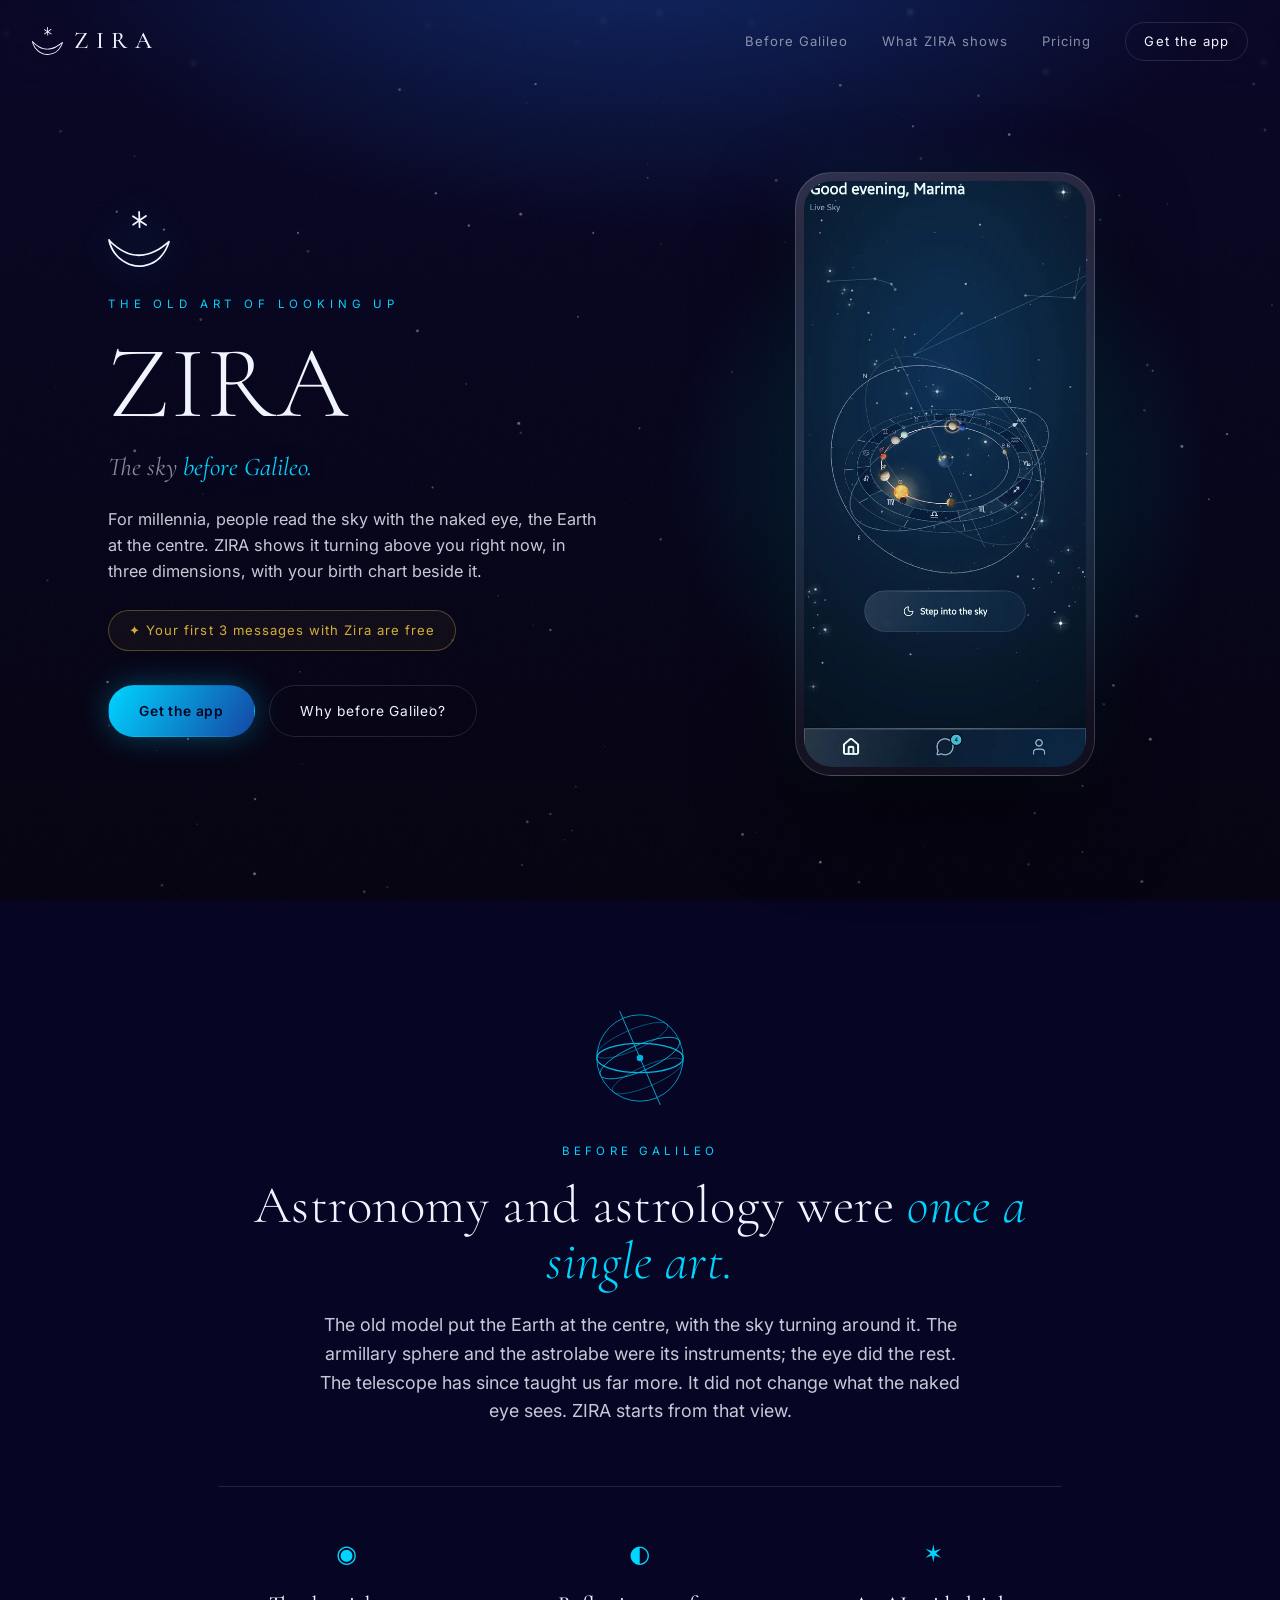
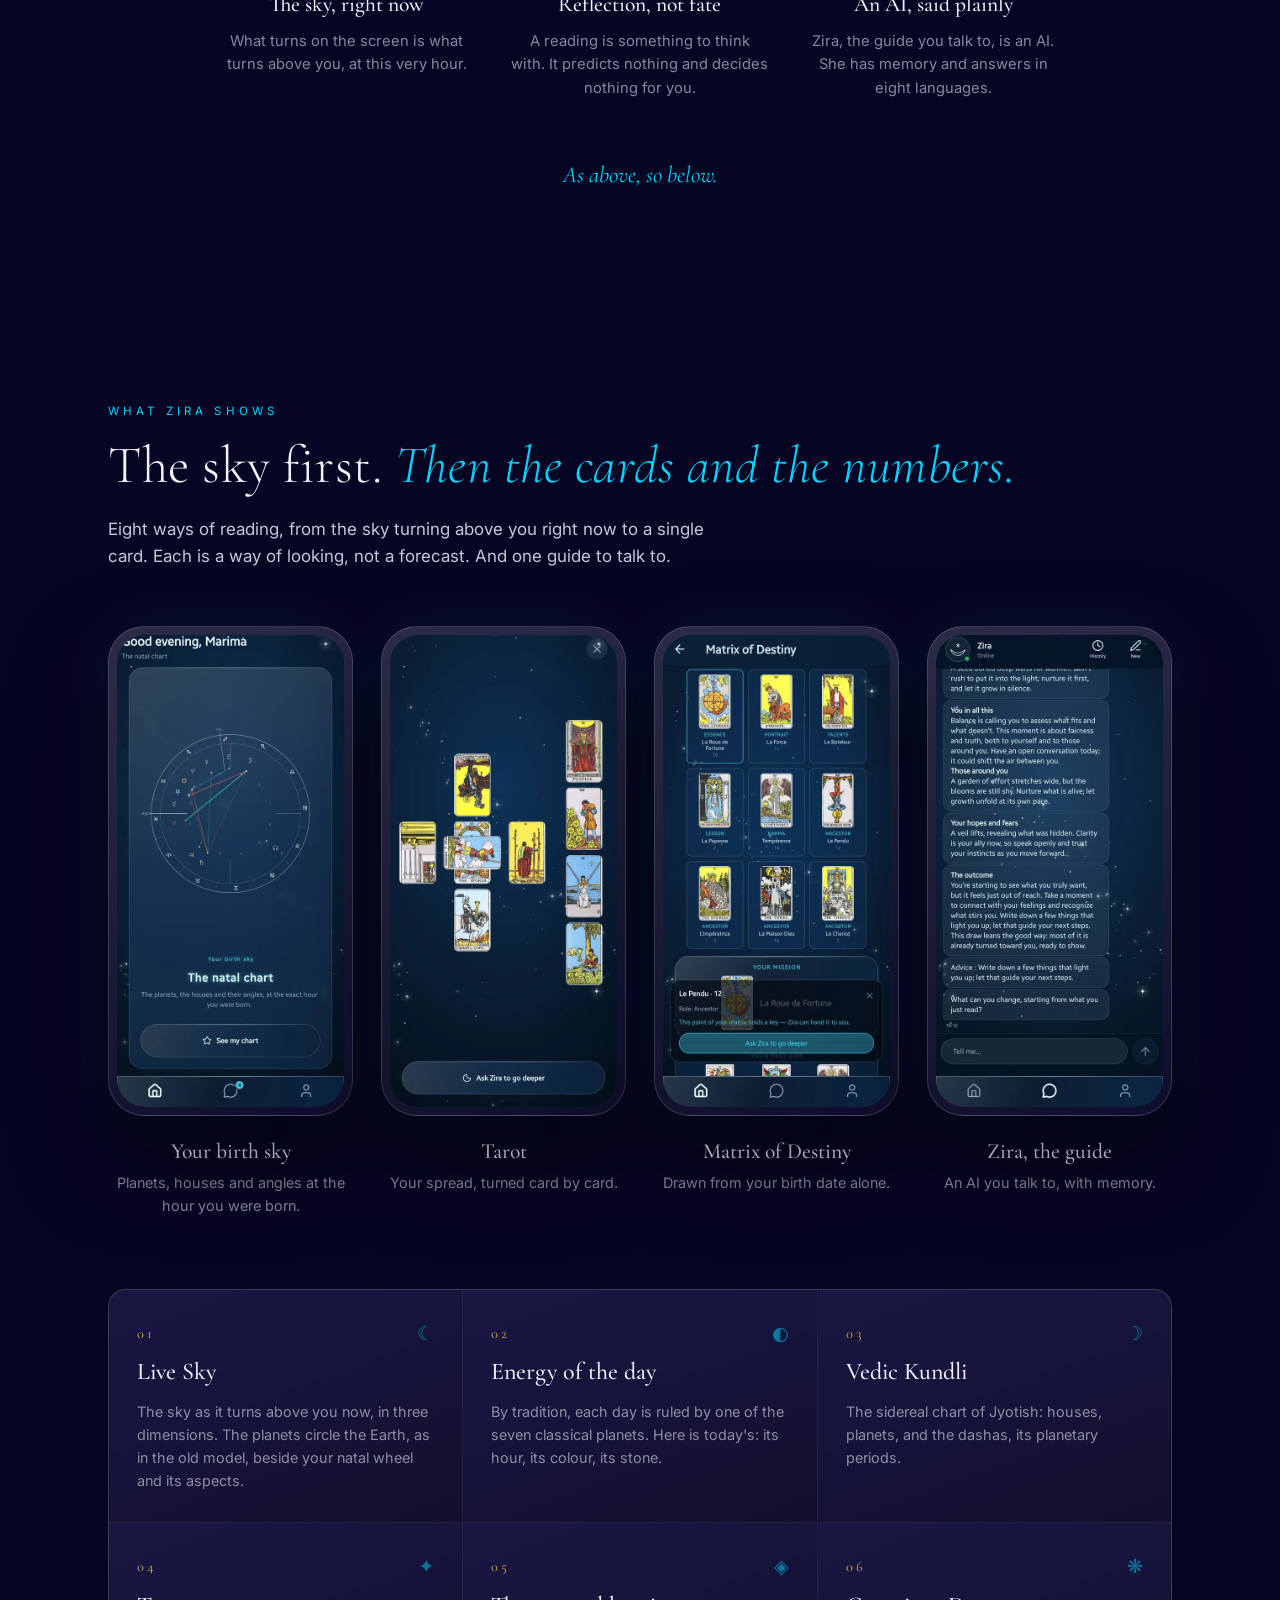
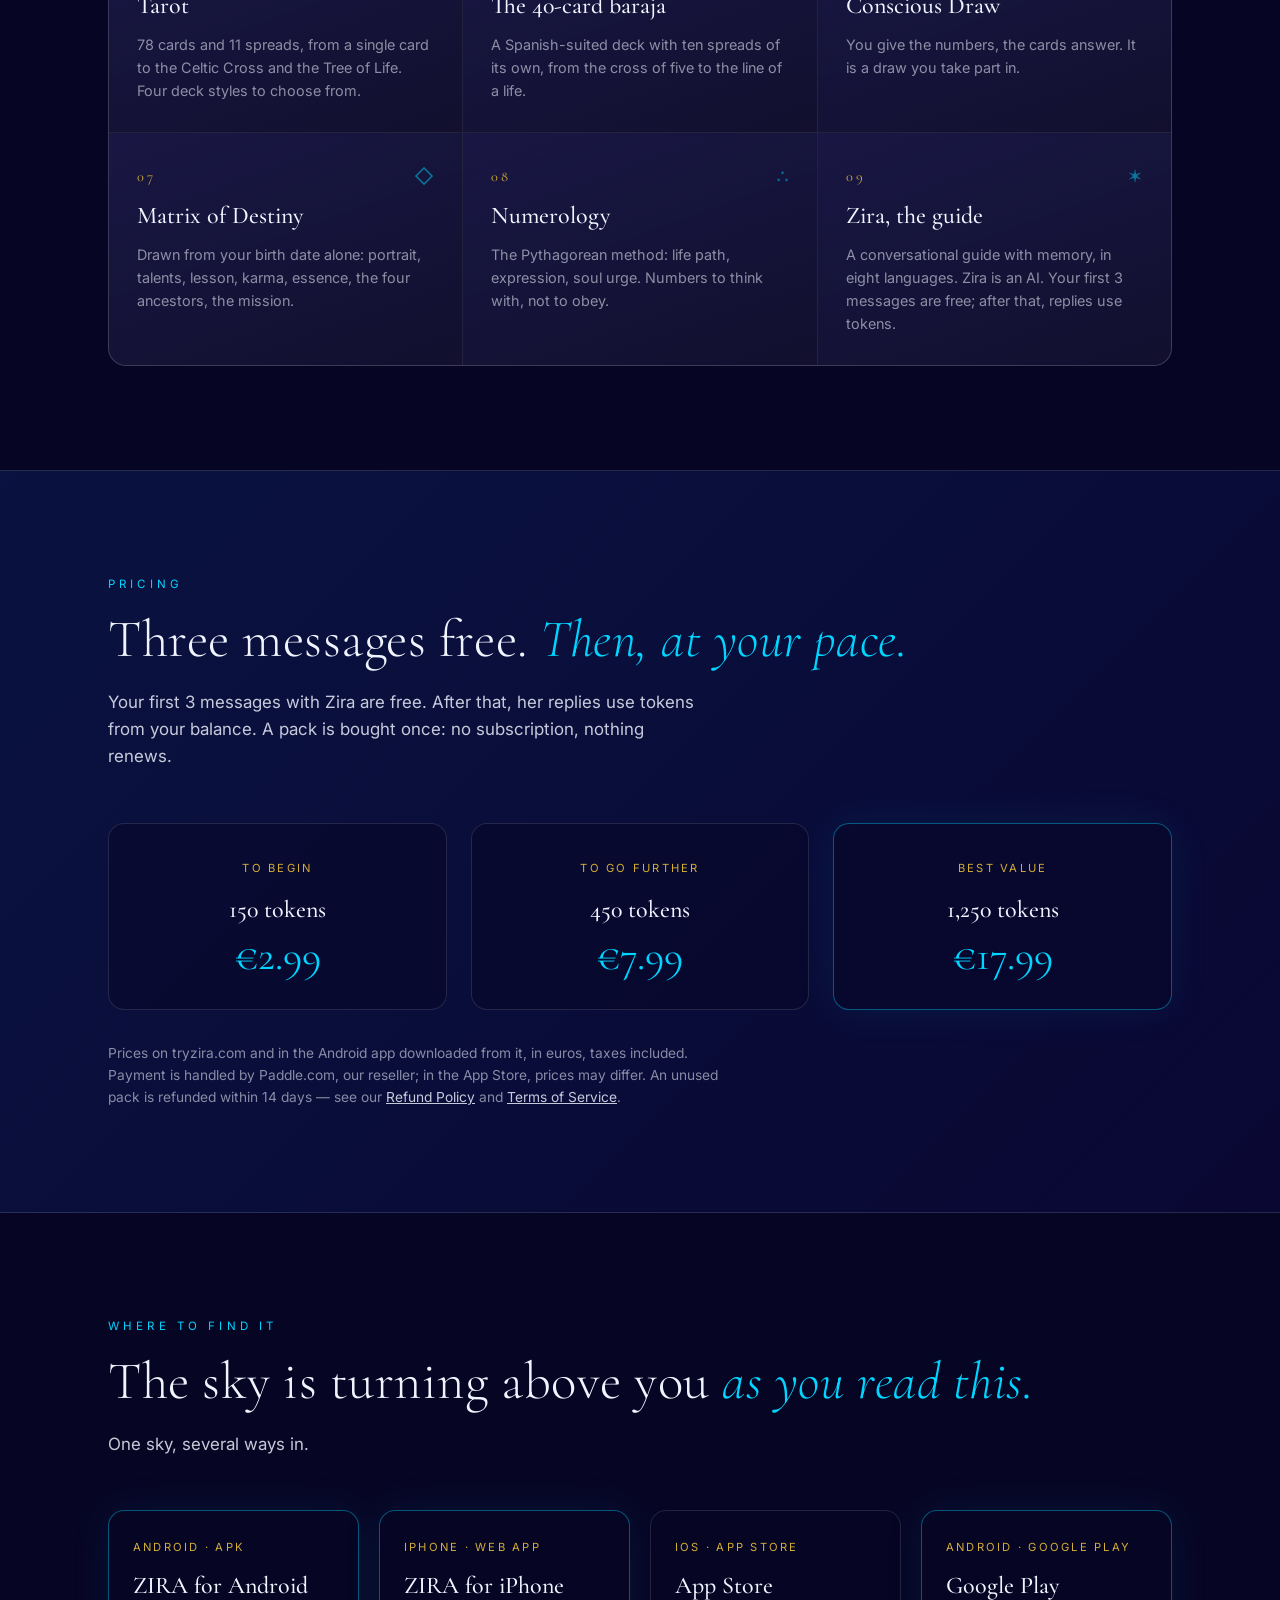
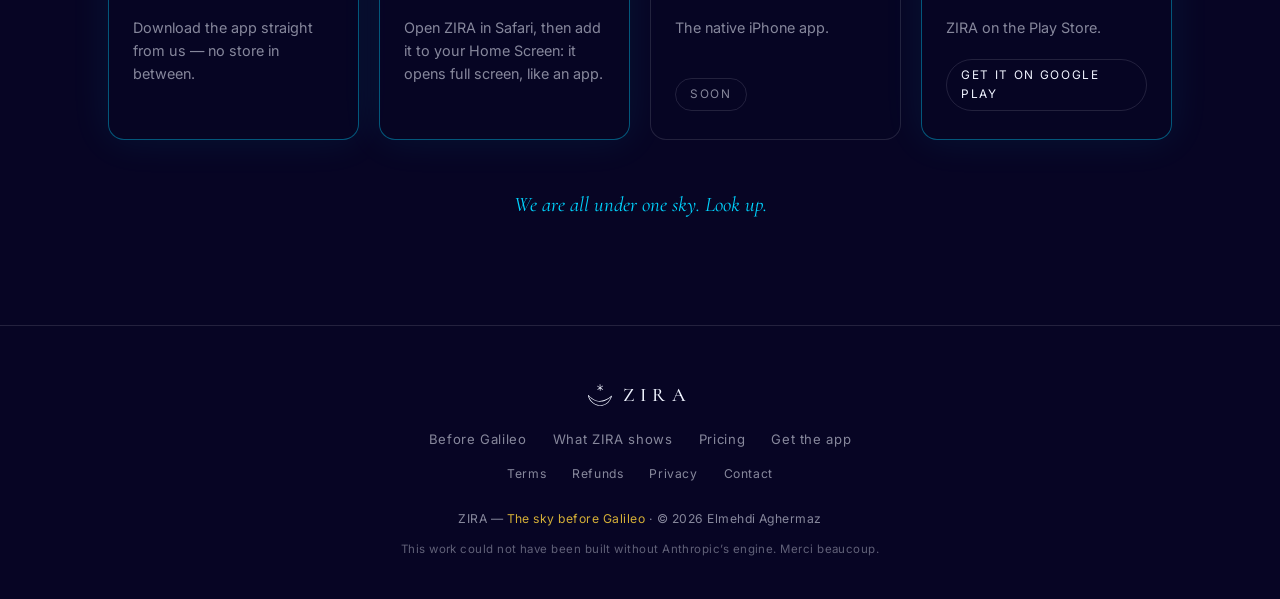
==== index.html @ b1e548d8 "site: « ZIRA — The sky before Galileo », la nouvelle identité L'owner (2026-10-11) : le ciel devient" ====
<!DOCTYPE html>
<html lang="en">
<head>
<meta charset="UTF-8">
<meta name="viewport" content="width=device-width, initial-scale=1.0">
<title>ZIRA — The sky before Galileo</title>
<meta name="description" content="ZIRA shows the sky as it turns above you right now, in three dimensions, with your birth chart beside it. Tarot, numerology and an AI guide to talk to.">
<meta property="og:title" content="ZIRA — The sky before Galileo">
<meta property="og:description" content="People read the sky with the naked eye for millennia. ZIRA shows it turning above you right now, with your birth chart beside it.">
<meta property="og:type" content="website">
<meta property="og:url" content="https://tryzira.com/">

<!-- L'image de partage doit etre une URL ABSOLUE et matricielle : aucun
     moissonneur social ne suit un data-URI ni un chemin relatif. 1200x630
     est le format que Facebook, LinkedIn et X recadrent le moins. -->
<meta property="og:image" content="https://tryzira.com/og-image.png">
<meta property="og:image:width" content="1200">
<meta property="og:image:height" content="630">
<meta property="og:image:alt" content="The ZIRA mark under a night sky — The sky before Galileo.">
<meta name="twitter:card" content="summary_large_image">

<!-- La favicone porte le CROISSANT SEUL, pas le sigle entier. C'est la regle
     mesuree dans zira-v4-app/src/components/seals/ZiraMark.js : sous ~26 dp
     l'etoile se reduit a une poussiere, la ou le croissant garde la
     silhouette. Un onglet fait 16 a 32 px. Le sigle entier reste sur l'icone
     Apple, qui fait 180. -->
<link rel="icon" href="/favicon.svg" type="image/svg+xml">
<link rel="icon" href="/favicon.png" sizes="48x48" type="image/png">
<link rel="apple-touch-icon" href="/apple-touch-icon.png">
<meta name="theme-color" content="#070524">
<link rel="preconnect" href="https://fonts.googleapis.com">
<link rel="preconnect" href="https://fonts.gstatic.com" crossorigin>
<link href="https://fonts.googleapis.com/css2?family=Cormorant+Garamond:ital,wght@0,300;0,400;0,500;0,600;1,300;1,400&family=Inter:wght@300;400;500;600&display=swap" rel="stylesheet">
<!--
  REFONTE DU 2026-09-23 — « l'actuel, en mieux » (choix de l'owner).
  On garde le noir profond, Cormorant, le sigle, le ciel anime et les textes
  de l'owner. Ce qui change :
  - le produit se VOIT enfin : de vraies captures de l'app (img/, tirees de
    zira-v4-app/scripts/captures-store/captures, barre d'etat rognee) ;
  - l'histoire et la promesse ne font plus qu'une section, et « Where to
    find her » absorbe la conclusion : sept blocs deviennent cinq ;
  - le menu tient sur une ligne a toutes les largeurs (il passait sur deux
    ou trois lignes a 768 px) ;
  - les prix et les pages legales exigees par Paddle (terms/, refunds/,
    privacy/) ;
  - « prefers-reduced-motion » est enfin respecte.
  Le site reste en anglais (choix de l'owner) ; android/ et payer/ gardent
  leurs langues, parce qu'ils suivent celle du telephone.

  NOUVELLE IDENTITE DU 2026-10-11 — « ZIRA : The sky before Galileo »
  (owner). Le ciel devient le sujet ; le guide Zira est une fonction parmi
  les autres, et il est dit que c'est une IA. Plus aucune identite de
  terroir sur cette page : ni origine du nom, ni ecriture, ni region, ni
  ville. Le fond, la typographie, le sigle et le ciel anime ne changent
  pas. Regles du texte : « avant Galilee » se lit comme un heritage, jamais
  contre la science ; aucune date, aucun « premier », aucun compte de
  planetes (l'app en montre dix) ; une lecture est une reflexion, pas une
  prediction. Les mentions LEGALES du pays (terms/, privacy/) restent.
-->
<style>
  :root{
    --midnight:#0F0B4A;
    --royal:#1447A5;
    --cyan:#00D4FF;
    --gold:#D4AF37;
    --offwhite:#F0F4FF;
    --deep:#070524;
    --ink:rgba(240,244,255,.82);
    --ink-soft:rgba(240,244,255,.55);
    --line:rgba(240,244,255,.12);
    --display:'Cormorant Garamond',Georgia,serif;
    --body:'Inter',system-ui,sans-serif;
  }
  *{margin:0;padding:0;box-sizing:border-box}
  html{scroll-behavior:smooth;scroll-padding-top:64px}
  body{font-family:var(--body);background:var(--deep);color:var(--ink);line-height:1.6;overflow-x:hidden;-webkit-font-smoothing:antialiased}

  /* fond : un seul voile bleu nuit en haut, plus de lavis cyan ni violet */
  .sky{position:fixed;inset:0;z-index:-2;
    background:
      radial-gradient(ellipse 80% 60% at 50% -10%, rgba(20,71,165,.55), transparent 60%),
      linear-gradient(180deg, var(--deep), #050318 60%, #04020f);}
  /* canvas starfield: sits between the .sky gradient and the content */
  #skyfield{position:fixed;inset:0;z-index:-1;pointer-events:none;width:100%;height:100%}
  .grain{position:fixed;inset:0;z-index:0;pointer-events:none;opacity:.04;
    background-image:url("data:image/svg+xml,%3Csvg xmlns='http://www.w3.org/2000/svg' width='120' height='120'%3E%3Cfilter id='n'%3E%3CfeTurbulence type='fractalNoise' baseFrequency='.9' numOctaves='3'/%3E%3C/filter%3E%3Crect width='100%25' height='100%25' filter='url(%23n)'/%3E%3C/svg%3E");}

  .wrap{max-width:1120px;margin:0 auto;padding:0 28px;position:relative;z-index:1}

  /* Le sigle definitif. Les traces vivent une seule fois dans le <symbol>
     en tete de page ; chaque emplacement y renvoie par <use>, et prend la
     couleur de son contexte via currentColor.

     Ils viennent de zira-v4-app/src/components/seals/ZiraMark.js, qui les
     tient de « zira logo.eps » converti contour par contour. Ce sont des
     contours REMPLIS, pas des traits : aucune epaisseur a mettre a
     l'echelle, la marque est identique a elle-meme a 22 px comme a 150.
     Les sous-pages le prennent dans sigle.svg, tire du meme <symbol>. */
  .mark{display:inline-block;vertical-align:middle;width:31px;height:28px;color:var(--offwhite)}
  footer .mark{width:24px;height:22px}

  /* ── Menu ── */
  nav{position:fixed;top:0;left:0;right:0;z-index:50;display:flex;justify-content:space-between;align-items:center;
    padding:22px 32px;backdrop-filter:blur(2px);transition:padding .4s ease, background .4s ease}
  nav.scrolled{padding:14px 32px;background:rgba(5,3,24,.7);backdrop-filter:blur(14px);border-bottom:1px solid var(--line)}
  .logo{font-family:var(--display);font-size:1.5rem;letter-spacing:.32em;font-weight:500;color:var(--offwhite);
    text-decoration:none;display:flex;align-items:center;gap:11px}
  .navlinks{display:flex;gap:34px;align-items:center}
  .navlinks a{color:var(--ink-soft);text-decoration:none;font-size:.82rem;letter-spacing:.08em;white-space:nowrap;transition:color .3s}
  .navlinks a:hover{color:var(--cyan)}
  .nav-cta{border:1px solid var(--line);padding:8px 18px;border-radius:40px;color:var(--offwhite)!important}
  .nav-cta:hover{border-color:var(--cyan);box-shadow:0 0 20px rgba(0,212,255,.2)}
  .burger{display:none;background:none;border:0;color:var(--offwhite);font-size:1.4rem;cursor:pointer}

  /* ── Ouverture : le texte a gauche, l'app a droite ── */
  /* overflow-x:clip : le halo deborde du cadre, et sur un telephone un
     debordement fait dezoomer toute la page (mesure : 422 px pour 375). */
  .hero{max-width:1120px;margin:0 auto;min-height:100vh;min-height:100svh;padding:120px 28px 72px;overflow-x:clip;
    position:relative;z-index:1;display:grid;grid-template-columns:minmax(0,1.1fr) minmax(0,.9fr);gap:56px;align-items:center}
  .hero-texte{display:flex;flex-direction:column;align-items:flex-start}
  .sigil{display:block;width:62px;height:56px;color:var(--offwhite);filter:drop-shadow(0 0 18px rgba(0,212,255,.45));margin-bottom:28px}
  .eyebrow{font-size:.72rem;letter-spacing:.42em;text-transform:uppercase;color:var(--cyan);margin-bottom:22px}
  h1{font-family:var(--display);font-weight:300;font-size:clamp(3.6rem,8vw,6.6rem);line-height:.95;letter-spacing:.02em;color:var(--offwhite)}
  .tagline{font-family:var(--display);font-style:italic;font-size:clamp(1.15rem,2.4vw,1.6rem);color:var(--ink-soft);margin:14px 0 18px}
  .tagline em{color:var(--cyan);text-shadow:0 0 40px rgba(0,212,255,.4)}
  .sub{max-width:500px;font-size:1.02rem;color:var(--ink);margin-bottom:26px}
  .gift{display:inline-flex;align-items:center;gap:10px;font-size:.82rem;letter-spacing:.08em;color:var(--gold);
    border:1px solid rgba(212,175,55,.35);border-radius:40px;padding:9px 20px;margin-bottom:34px;background:rgba(212,175,55,.05)}
  .cta-row{display:flex;gap:14px;flex-wrap:wrap}
  .btn{padding:14px 30px;border-radius:44px;font-size:.86rem;letter-spacing:.06em;text-decoration:none;
    transition:all .35s;cursor:pointer;border:1px solid transparent;display:inline-flex;align-items:center;gap:10px}
  .btn-primary{background:linear-gradient(120deg,var(--cyan),var(--royal));color:var(--deep);font-weight:600;box-shadow:0 0 30px rgba(0,212,255,.3)}
  .btn-primary:hover{transform:translateY(-2px);box-shadow:0 8px 40px rgba(0,212,255,.5)}
  .btn-ghost{border-color:var(--line);color:var(--offwhite)}
  .btn-ghost:hover{border-color:var(--cyan);background:rgba(0,212,255,.06)}
  .hero-visuel{position:relative;display:flex;justify-content:center}
  .halo{position:absolute;inset:-6% -18%;border-radius:50%;pointer-events:none;
    background:radial-gradient(circle,rgba(0,212,255,.2),transparent 62%);animation:breathe 6s ease-in-out infinite}
  @keyframes breathe{0%,100%{transform:scale(1);opacity:.6}50%{transform:scale(1.12);opacity:1}}

  /* L'entree en scene, element par element */
  .monte{opacity:0;transform:translateY(24px);animation:rise 1s forwards}
  .d1{animation-delay:.15s}.d2{animation-delay:.3s}.d3{animation-delay:.45s}.d4{animation-delay:.6s}.d5{animation-delay:.72s}.d6{animation-delay:.84s}
  @keyframes rise{to{opacity:1;transform:translateY(0)}}

  /* Un telephone : un cadre de verre autour d'une vraie capture */
  .phone{position:relative;width:min(280px,100%);padding:8px;border-radius:36px;
    background:linear-gradient(160deg,rgba(240,244,255,.16),rgba(240,244,255,.04));
    border:1px solid rgba(240,244,255,.16);box-shadow:0 40px 90px rgba(0,0,0,.6),0 0 60px rgba(0,212,255,.08)}
  .phone img{display:block;width:100%;height:auto;border-radius:28px;background:#0b1a3a}
  .hero .phone{width:min(300px,100%)}

  /* ── Sections ── */
  section{padding:104px 0;position:relative}
  .reveal{opacity:0;transform:translateY(40px);transition:all 1s cubic-bezier(.16,1,.3,1)}
  .reveal.in{opacity:1;transform:none}
  .kicker{font-size:.72rem;letter-spacing:.36em;text-transform:uppercase;color:var(--cyan);margin-bottom:18px;display:block}
  h2{font-family:var(--display);font-weight:300;font-size:clamp(2.1rem,4.6vw,3.3rem);line-height:1.05;color:var(--offwhite);margin-bottom:22px;letter-spacing:.01em}
  h2 em{font-style:italic;color:var(--cyan)}
  .lead{font-size:1.06rem;max-width:600px;color:var(--ink)}

  /* L'histoire et la promesse, desormais une seule section */
  .story .wrap{max-width:900px;text-align:center}
  .story .recit{font-size:1.12rem;max-width:640px;margin:0 auto;color:var(--ink)}
  .promise-grid{display:grid;grid-template-columns:repeat(3,minmax(0,1fr));gap:36px;margin-top:60px;
    padding-top:48px;border-top:1px solid var(--line)}
  .promise .ic{font-size:1.5rem;margin-bottom:14px;color:var(--cyan)}
  .promise h4{font-family:var(--display);font-size:1.35rem;color:var(--offwhite);margin-bottom:8px;font-weight:500}
  .promise p{font-size:.92rem;color:var(--ink-soft)}
  .signature{font-family:var(--display);font-style:italic;font-size:1.45rem;color:var(--cyan);margin-top:56px}
  /* La sphere armillaire, l'instrument du ciel d'avant la lunette : le
     seul signe dessine de la nouvelle identite. Des traits, donc une
     epaisseur fixe — elle n'existe qu'a cette taille. */
  .armille{display:block;width:108px;height:108px;margin:0 auto 30px;color:var(--cyan);opacity:.85;
    fill:none;stroke:currentColor;stroke-width:1.5;stroke-linecap:round}

  /* Ce que montre ZIRA : quatre ecrans, puis huit lectures et le guide */
  .screens{display:grid;grid-template-columns:repeat(4,minmax(0,1fr));gap:28px;margin-top:56px}
  .screen{text-align:center}
  .screen .phone{width:100%;max-width:250px;margin:0 auto}
  .screen figcaption{margin-top:18px;font-size:.9rem;color:var(--ink-soft)}
  .screen figcaption strong{display:block;font-family:var(--display);font-weight:500;font-size:1.35rem;color:var(--offwhite);margin-bottom:2px}
  .feat-grid{display:grid;grid-template-columns:repeat(3,minmax(0,1fr));gap:1px;background:var(--line);
    border:1px solid var(--line);border-radius:18px;overflow:hidden;margin-top:72px}
  .feat{background:linear-gradient(160deg,rgba(15,11,74,.5),rgba(7,5,36,.6));padding:30px 28px;transition:background .4s;position:relative}
  .feat:hover{background:linear-gradient(160deg,rgba(20,71,165,.4),rgba(15,11,74,.6))}
  .feat .num{font-family:var(--display);font-size:.9rem;color:var(--gold);letter-spacing:.2em}
  .feat h3{font-family:var(--display);font-size:1.5rem;font-weight:500;color:var(--offwhite);margin:8px 0 8px}
  .feat p{font-size:.9rem;color:var(--ink-soft)}
  .feat .glyph{position:absolute;top:28px;right:28px;font-size:1.2rem;opacity:.5;color:var(--cyan)}

  /* Les prix, exiges par la revue de domaine de Paddle avec terms/, refunds/
     et privacy/. Les chiffres viennent de zira-ai/models.py (TOKEN_PACKS). */
  .band{background:linear-gradient(135deg,rgba(20,71,165,.22),rgba(15,11,74,.4));border-top:1px solid var(--line);border-bottom:1px solid var(--line)}
  .packs{display:grid;grid-template-columns:repeat(3,minmax(0,1fr));gap:24px;margin-top:52px}
  .pack{border:1px solid var(--line);border-radius:16px;padding:30px 26px;background:rgba(7,5,36,.45);text-align:center}
  .pack.highlight{border-color:rgba(0,212,255,.4);box-shadow:0 0 40px rgba(0,212,255,.08)}
  .pack .tag{font-size:.7rem;letter-spacing:.2em;text-transform:uppercase;color:var(--gold)}
  .pack h4{font-family:var(--display);font-size:1.5rem;color:var(--offwhite);margin:12px 0 4px;font-weight:500}
  .pack .price{font-family:var(--display);font-size:2.6rem;line-height:1.1;color:var(--cyan)}
  .fine{font-size:.86rem;color:var(--ink-soft);max-width:640px;margin-top:32px}
  .fine a{color:var(--ink)}

  /* Ou la trouver — et la conclusion, qui avait sa propre section */
  .channels{display:grid;grid-template-columns:repeat(2,minmax(0,1fr));gap:20px;margin-top:52px}
  @media(min-width:1100px){.channels{grid-template-columns:repeat(4,minmax(0,1fr))}}
  .channel{border:1px solid var(--line);border-radius:16px;padding:28px 24px;background:rgba(7,5,36,.4);transition:transform .4s,border-color .4s;
    display:flex;flex-direction:column;align-items:flex-start}
  .channel:hover{transform:translateY(-6px);border-color:var(--cyan)}
  .channel.highlight{border-color:rgba(0,212,255,.4);box-shadow:0 0 40px rgba(0,212,255,.08)}
  .channel .tag{font-size:.7rem;letter-spacing:.2em;text-transform:uppercase;color:var(--gold)}
  .channel h4{font-family:var(--display);font-size:1.5rem;color:var(--offwhite);margin:10px 0;font-weight:500}
  .channel p{font-size:.9rem;color:var(--ink-soft);margin-bottom:20px;flex:1}
  .channel .soon,.channel .dl{font-size:.74rem;letter-spacing:.14em;text-transform:uppercase;color:var(--ink-soft);
    border:1px solid var(--line);padding:6px 14px;border-radius:30px;display:inline-block}
  .channel .dl{color:var(--offwhite);text-decoration:none;transition:border-color .3s,color .3s}
  .channel .dl:hover{border-color:var(--cyan);color:var(--cyan)}
  .sky-line{font-family:var(--display);font-style:italic;font-size:1.3rem;color:var(--cyan);margin-top:48px;text-align:center}

  footer{border-top:1px solid var(--line);padding:54px 0 40px;text-align:center}
  footer .logo{font-size:1.2rem;display:inline-flex;margin:0 auto 18px;justify-content:center}
  .foot-links{display:flex;gap:10px 26px;justify-content:center;flex-wrap:wrap;margin-bottom:14px}
  .foot-links a{color:var(--ink-soft);text-decoration:none;font-size:.82rem;letter-spacing:.05em;transition:color .3s}
  .foot-links a:hover{color:var(--cyan)}
  .foot-links.legal{margin-bottom:26px}
  .foot-links.legal a{font-size:.76rem}
  .copy{font-size:.76rem;color:var(--ink-soft);letter-spacing:.04em}
  .copy .devise{color:var(--gold)}
  /* Ligne de remerciement, demandee par l'auteur le 2026-08-28. Un cran
     plus discrete que la ligne de copyright : elle credite, elle ne
     reclame pas le regard. */
  .thanks{font-size:.72rem;color:var(--ink-soft);opacity:.7;letter-spacing:.04em;margin-top:12px}

  @media(max-width:1000px){
    .screens{grid-template-columns:repeat(2,minmax(0,1fr));gap:40px 28px}
  }
  @media(max-width:900px){
    .hero{grid-template-columns:1fr;min-height:0;padding:112px 24px 56px;gap:48px;text-align:center}
    .hero-texte{align-items:center}
    .sub{margin-left:auto;margin-right:auto}
    .cta-row{justify-content:center}
    .hero .phone{width:min(250px,72%)}
    .halo{inset:-8% 0}
    .feat-grid{grid-template-columns:repeat(2,minmax(0,1fr))}
  }
  @media(max-width:720px){
    .navlinks{position:fixed;top:0;right:0;left:auto;height:100vh;height:100dvh;width:74%;max-width:320px;z-index:55;
      background:rgba(5,3,24,.97);backdrop-filter:blur(20px);
      flex-direction:column;justify-content:center;gap:30px;transform:translateX(100%);transition:transform .4s;border-left:1px solid var(--line)}
    .navlinks.open{transform:none}
    .burger{display:block;z-index:60}
    section{padding:80px 0}
    .gift{letter-spacing:.02em;padding:9px 16px}
    .promise-grid,.packs,.feat-grid{grid-template-columns:1fr}
    .promise-grid{gap:28px}
    /* Sur un telephone, les ecrans defilent de cote au lieu de s'empiler */
    .screens{display:flex;gap:18px;overflow-x:auto;scroll-snap-type:x mandatory;margin:44px -28px 0;padding:0 28px 12px;scrollbar-width:none}
    .screens::-webkit-scrollbar{display:none}
    .screen{flex:0 0 66%;scroll-snap-align:center}
  }
  @media(max-width:520px){
    .channels{grid-template-columns:1fr}
  }
  @media (prefers-reduced-motion: reduce){
    html{scroll-behavior:auto}
    *,*::before,*::after{animation:none!important;transition:none!important}
    .monte,.reveal{opacity:1;transform:none}
  }
</style>
</head>
<body>
<!-- Le sigle, declare UNE fois ; les <use> de la page y renvoient.
     En tete de <body> et non en pied : la reference vers l'avant finit par
     se resoudre, mais jusque-la le sigle de la barre et celui du hero sont
     des boites vides — visible sur une connexion lente. -->
<svg width="0" height="0" style="position:absolute" aria-hidden="true" focusable="false">
  <symbol id="zira-mark" viewBox="-0.26 0.00 348.85 315.68">
    <path fill="currentColor" fill-rule="nonzero" d="M14.38 180.31C19.22 195.96 28.88 219.53 47.37 242.21C78.00 279.80 126.51 304.70 170.94 305.64C212.95 306.52 256.84 289.75 285.46 261.83C311.76 236.18 326.38 205.10 333.29 186.90C316.93 199.93 296.61 216.00 268.94 230.14C224.45 252.89 186.33 254.71 172.00 254.43C153.78 254.09 106.66 249.95 62.75 219.07C51.27 211.00 29.41 194.38 14.38 180.31ZM174.12 315.68C172.99 315.68 171.86 315.67 170.73 315.64C123.49 314.63 72.02 288.29 39.62 248.53C6.31 207.67 0.29 165.23 0.04 163.44C-0.26 161.14 1.05 158.93 3.22 158.10C5.39 157.28 7.84 158.05 9.14 159.97C17.22 171.92 49.34 197.42 68.50 210.89C110.16 240.18 154.89 244.11 172.19 244.44C185.76 244.69 221.91 242.95 264.39 221.24C291.58 207.34 311.66 191.35 327.79 178.50C332.18 175.01 336.33 171.70 340.21 168.78C341.90 167.50 344.22 167.43 345.98 168.60C347.75 169.77 348.59 171.92 348.07 173.98C347.52 176.18 334.13 228.32 292.45 268.99C262.75 297.96 217.69 315.68 174.12 315.68Z"/>
    <path fill="currentColor" fill-rule="nonzero" d="M217.17 74.13L184.86 53.27L215.91 32.02C218.19 30.46 218.77 27.35 217.21 25.07C215.66 22.79 212.54 22.21 210.26 23.77L180.59 44.07L179.53 4.86C179.45 2.15 177.23 0.00 174.53 0.00C174.49 0.00 174.44 0.00 174.39 0.00C171.63 0.08 169.46 2.38 169.53 5.14L170.59 44.05L142.17 25.70C139.85 24.20 136.76 24.87 135.26 27.19C133.76 29.51 134.43 32.60 136.75 34.10L166.80 53.51L137.93 73.26C135.65 74.82 135.07 77.93 136.63 80.21C137.60 81.63 139.16 82.39 140.76 82.39C141.73 82.39 142.71 82.11 143.58 81.52L171.10 62.69L171.90 92.02C171.97 94.73 174.19 96.88 176.89 96.88C176.94 96.88 176.98 96.88 177.03 96.88C179.79 96.80 181.97 94.50 181.89 91.74L181.10 62.74L211.75 82.53C212.59 83.07 213.53 83.33 214.46 83.33C216.10 83.33 217.70 82.52 218.66 81.04C220.16 78.72 219.49 75.63 217.17 74.13Z"/>
  </symbol>
</svg>

<div class="sky"></div>
<canvas id="skyfield" aria-hidden="true"></canvas>
<div class="grain"></div>

<nav id="nav">
  <a href="#top" class="logo">
    <svg class="mark" role="img" aria-label="ZIRA"><use href="#zira-mark"/></svg>
    ZIRA
  </a>
  <div class="navlinks" id="menu">
    <a href="#story">Before Galileo</a>
    <a href="#features">What ZIRA shows</a>
    <a href="#pricing">Pricing</a>
    <a href="#where" class="nav-cta">Get the app</a>
  </div>
  <button class="burger" id="burger" aria-label="Menu">☰</button>
</nav>

<header class="hero" id="top">
  <div class="hero-texte">
    <svg class="sigil monte" viewBox="-0.26 0.00 348.85 315.68" role="img" aria-label="ZIRA"><use href="#zira-mark"/></svg>
    <span class="eyebrow monte d1">The old art of looking up</span>
    <h1 class="monte d2">ZIRA</h1>
    <p class="tagline monte d3">The sky <em>before Galileo.</em></p>
    <p class="sub monte d4">For millennia, people read the sky with the naked eye, the Earth at the centre. ZIRA shows it turning above you right now, in three dimensions, with your birth chart beside it.</p>
    <span class="gift monte d5">✦ Your first 3 messages with Zira are free</span>
    <div class="cta-row monte d6">
      <a href="#where" class="btn btn-primary">Get the app</a>
      <a href="#story" class="btn btn-ghost">Why before Galileo?</a>
    </div>
  </div>
  <div class="hero-visuel monte d4">
    <div class="halo" aria-hidden="true"></div>
    <div class="phone"><img src="/img/ciel-live.webp" width="540" height="1124" fetchpriority="high" alt="The Live Sky in ZIRA: the planets turning around the Earth, in three dimensions."></div>
  </div>
</header>

<section class="story" id="story">
  <div class="wrap reveal">
    <svg class="armille" viewBox="0 0 200 200" aria-hidden="true" focusable="false">
      <circle cx="100" cy="100" r="80"/>
      <g transform="rotate(-23.4 100 100)">
        <line x1="100" y1="6" x2="100" y2="194"/>
        <ellipse cx="100" cy="100" rx="80" ry="24"/>
        <ellipse cx="100" cy="64" rx="71.4" ry="19" opacity=".5"/>
        <ellipse cx="100" cy="136" rx="71.4" ry="19" opacity=".5"/>
      </g>
      <ellipse cx="100" cy="100" rx="80" ry="27" stroke-width="2.4"/>
      <circle cx="100" cy="100" r="6" fill="currentColor" stroke="none"/>
    </svg>
    <span class="kicker">Before Galileo</span>
    <h2>Astronomy and astrology were <em>once a single art.</em></h2>
    <p class="recit">The old model put the Earth at the centre, with the sky turning around it. The armillary sphere and the astrolabe were its instruments; the eye did the rest. The telescope has since taught us far more. It did not change what the naked eye sees. ZIRA starts from that view.</p>
    <div class="promise-grid" id="promise">
      <div class="promise"><div class="ic">◉</div><h4>The sky, right now</h4><p>What turns on the screen is what turns above you, at this very hour.</p></div>
      <div class="promise"><div class="ic">◐</div><h4>Reflection, not fate</h4><p>A reading is something to think with. It predicts nothing and decides nothing for you.</p></div>
      <div class="promise"><div class="ic">✶</div><h4>An AI, said plainly</h4><p>Zira, the guide you talk to, is an AI. She has memory and answers in eight languages.</p></div>
    </div>
    <p class="signature">As above, so below.</p>
  </div>
</section>

<section id="features">
  <div class="wrap reveal">
    <span class="kicker">What ZIRA shows</span>
    <h2>The sky first. <em>Then the cards and the numbers.</em></h2>
    <p class="lead">Eight ways of reading, from the sky turning above you right now to a single card. Each is a way of looking, not a forecast. And one guide to talk to.</p>
    <div class="screens">
      <figure class="screen"><div class="phone"><img src="/img/theme-natal.webp" width="540" height="1124" loading="lazy" alt="A natal chart in ZIRA."></div><figcaption><strong>Your birth sky</strong>Planets, houses and angles at the hour you were born.</figcaption></figure>
      <figure class="screen"><div class="phone"><img src="/img/tirage.webp" width="540" height="1124" loading="lazy" alt="A tarot spread revealed in ZIRA."></div><figcaption><strong>Tarot</strong>Your spread, turned card by card.</figcaption></figure>
      <figure class="screen"><div class="phone"><img src="/img/matrice.webp" width="540" height="1124" loading="lazy" alt="The Matrix of Destiny: tarot cards drawn from a birth date."></div><figcaption><strong>Matrix of Destiny</strong>Drawn from your birth date alone.</figcaption></figure>
      <figure class="screen"><div class="phone"><img src="/img/conversation.webp" width="540" height="1124" loading="lazy" alt="A reading from Zira, the AI guide, in the chat."></div><figcaption><strong>Zira, the guide</strong>An AI you talk to, with memory.</figcaption></figure>
    </div>
    <div class="feat-grid">
      <div class="feat"><span class="glyph">☾</span><span class="num">01</span><h3>Live Sky</h3><p>The sky as it turns above you now, in three dimensions. The planets circle the Earth, as in the old model, beside your natal wheel and its aspects.</p></div>
      <div class="feat"><span class="glyph">◐</span><span class="num">02</span><h3>Energy of the day</h3><p>By tradition, each day is ruled by one of the seven classical planets. Here is today's: its hour, its colour, its stone.</p></div>
      <div class="feat"><span class="glyph">☽</span><span class="num">03</span><h3>Vedic Kundli</h3><p>The sidereal chart of Jyotish: houses, planets, and the dashas, its planetary periods.</p></div>
      <div class="feat"><span class="glyph">✦</span><span class="num">04</span><h3>Tarot</h3><p>78 cards and 11 spreads, from a single card to the Celtic Cross and the Tree of Life. Four deck styles to choose from.</p></div>
      <div class="feat"><span class="glyph">◈</span><span class="num">05</span><h3>The 40-card baraja</h3><p>A Spanish-suited deck with ten spreads of its own, from the cross of five to the line of a life.</p></div>
      <div class="feat"><span class="glyph">❋</span><span class="num">06</span><h3>Conscious Draw</h3><p>You give the numbers, the cards answer. It is a draw you take part in.</p></div>
      <div class="feat"><span class="glyph">◇</span><span class="num">07</span><h3>Matrix of Destiny</h3><p>Drawn from your birth date alone: portrait, talents, lesson, karma, essence, the four ancestors, the mission.</p></div>
      <div class="feat"><span class="glyph">∴</span><span class="num">08</span><h3>Numerology</h3><p>The Pythagorean method: life path, expression, soul urge. Numbers to think with, not to obey.</p></div>
      <div class="feat"><span class="glyph">✶</span><span class="num">09</span><h3>Zira, the guide</h3><p>A conversational guide with memory, in eight languages. Zira is an AI. Your first 3 messages are free; after that, replies use tokens.</p></div>
    </div>
  </div>
</section>

<section class="band" id="pricing">
  <div class="wrap reveal">
    <span class="kicker">Pricing</span>
    <h2>Three messages free. <em>Then, at your pace.</em></h2>
    <p class="lead">Your first 3 messages with Zira are free. After that, her replies use tokens from your balance. A pack is bought once: no subscription, nothing renews.</p>
    <div class="packs">
      <div class="pack"><span class="tag">To begin</span><h4>150 tokens</h4><p class="price">€2.99</p></div>
      <div class="pack"><span class="tag">To go further</span><h4>450 tokens</h4><p class="price">€7.99</p></div>
      <div class="pack highlight"><span class="tag">Best value</span><h4>1,250 tokens</h4><p class="price">€17.99</p></div>
    </div>
    <p class="fine">Prices on tryzira.com and in the Android app downloaded from it, in euros, taxes included. Payment is handled by Paddle.com, our reseller; in the App Store, prices may differ. An unused pack is refunded within 14 days — see our <a href="/refunds/">Refund Policy</a> and <a href="/terms/">Terms of Service</a>.</p>
  </div>
</section>

<section id="where">
  <div class="wrap reveal">
    <span class="kicker">Where to find it</span>
    <h2>The sky is turning above you <em>as you read this.</em></h2>
    <p class="lead">One sky, several ways in.</p>
    <div class="channels">
<!-- LES QUATRE PORTES (owner, 2026-09-23), les deux ouvertes d'abord.
           1. L'APK Android, telecharge ICI, sans Google Play : voir android/.
              La carte Play d'avant menait a com.alhassan.ziraapp, dont la
              fiche repond 404 — le bouton ne menait plus nulle part.
           2. ZIRA dans Safari pour l'iPhone, posee sur l'ecran d'accueil :
              voir app/ (exportee depuis zira-v4-app, npm run export:web).
           3. L'App Store, si Apple approuve la 1.1.0 en revue.
           4. Google Play : EN LIGNE (1.1.0 depuis le 2026-09-28), bouton
              rebranche sur com.alhassan.ziraapp le 2026-10-02.
         2026-09-24 : l'owner retire les boutons des portes 1 et 2 (« Download
         the APK », « Open ZIRA »), et seulement eux. Paddle a refusé ZIRA :
         plus d'encaissement hors store. android/ et app/ restent en ligne. -->
      <div class="channel highlight"><span class="tag">Android · APK</span><h4>ZIRA for Android</h4><p>Download the app straight from us — no store in between.</p></div>
      <div class="channel highlight"><span class="tag">iPhone · Web app</span><h4>ZIRA for iPhone</h4><p>Open ZIRA in Safari, then add it to your Home Screen: it opens full screen, like an app.</p></div>
      <div class="channel"><span class="tag">iOS · App Store</span><h4>App Store</h4><p>The native iPhone app.</p><span class="soon">Soon</span></div>
      <div class="channel highlight"><span class="tag">Android · Google Play</span><h4>Google Play</h4><p>ZIRA on the Play Store.</p><a class="dl" href="https://play.google.com/store/apps/details?id=com.alhassan.ziraapp" target="_blank" rel="noopener">Get it on Google Play</a></div>
    </div>
    <p class="sky-line">We are all under one sky. Look up.</p>
  </div>
</section>

<footer>
  <div class="wrap">
    <a href="#top" class="logo">
      <svg class="mark" role="img" aria-label="ZIRA"><use href="#zira-mark"/></svg>
      ZIRA
    </a>
    <div class="foot-links">
      <a href="#story">Before Galileo</a>
      <a href="#features">What ZIRA shows</a>
      <a href="#pricing">Pricing</a>
      <a href="#where">Get the app</a>
    </div>
    <div class="foot-links legal">
      <a href="/terms/">Terms</a>
      <a href="/refunds/">Refunds</a>
      <a href="/privacy/">Privacy</a>
      <a href="mailto:zira.app.contact@gmail.com">Contact</a>
    </div>
    <p class="copy">ZIRA — <span class="devise">The sky before Galileo</span> · © 2026 Elmehdi Aghermaz</p>
    <p class="thanks">This work could not have been built without Anthropic’s engine. Merci beaucoup.</p>
  </div>
</footer>

<script>
  /* === Skyfield: realistic stars + rare meteors (replaces old DOM dots) === */
  (function(){
    const calme=matchMedia('(prefers-reduced-motion: reduce)').matches; // ciel fixe, sans etoile filante
    const canvas=document.getElementById('skyfield');
    const ctx=canvas.getContext('2d');
    let W=0,H=0,dpr=1,stars=[],meteors=[],rafId=null,lastT=0,nextMeteorAt=0;

    function resize(){
      dpr=Math.min(window.devicePixelRatio||1,2);
      W=window.innerWidth;H=window.innerHeight;
      canvas.width=Math.round(W*dpr);canvas.height=Math.round(H*dpr);
      canvas.style.width=W+'px';canvas.style.height=H+'px';
      ctx.setTransform(dpr,0,0,dpr,0,0);
      buildStars();
    }

    /* magnitude distribution: few bright stars, many faint ones */
    function buildStars(){
      const n=Math.round(Math.min(260,Math.max(140,(W*H)/9000)));
      stars=[];
      for(let i=0;i<n;i++){
        const mag=Math.pow(Math.random(),2.4);       // skewed toward faint
        const r=0.35+(1-mag)*1.05;                   // bright stars slightly larger
        const maxA=0.13+(1-mag)*0.29;                // discreet: max ~0.42, faint ~0.13
        const temp=Math.random();
        const color=temp<0.72?'255,255,255':temp<0.87?'255,231,190':'183,226,255'; // white / warm / pale cyan
        stars.push({
          x:Math.random()*W,y:Math.random()*H,r,maxA,
          baseA:maxA*0.35,
          color,
          phase:Math.random()*Math.PI*2,
          speed:0.3+Math.random()*1.1                // twinkle rad/s, gentle
        });
      }
    }

    function spawnMeteor(t){
      if(meteors.length>=2)return;                   // at most 1-2 concurrent
      const angle=(28+Math.random()*16)*Math.PI/180; // diagonal, slightly varied
      const speed=520+Math.random()*280;             // px/s -> ~0.5-1 s flight
      const dir=Math.random()<0.5?1:-1;              // fall left-down or right-down
      const len=110+Math.random()*120;               // trail length variance
      meteors.push({
        x:W*0.15+Math.random()*W*0.7,                // start in top region
        y:-20+Math.random()*H*0.22,
        vx:Math.cos(angle)*speed*dir,
        vy:Math.sin(angle)*speed,
        len,
        brightness:0.55+Math.random()*0.4,
        born:t,life:0.5+Math.random()*0.5            // seconds
      });
      nextMeteorAt=t+7000+Math.random()*8000;        // every ~7-15 s
    }

    function frame(t){
      if(document.hidden){rafId=null;return;}        // pause when tab hidden
      if(!lastT){lastT=t;nextMeteorAt=t+2500+Math.random()*4000;} // first meteor after a few s
      const dt=Math.min((t-lastT)/1000,0.05);lastT=t;
      ctx.clearRect(0,0,W,H);

      /* stars: sinusoidal twinkle per star */
      for(const s of stars){
        const a=s.baseA+(s.maxA-s.baseA)*(0.5+0.5*Math.sin(s.phase+t/1000*s.speed));
        ctx.beginPath();
        ctx.arc(s.x,s.y,s.r,0,Math.PI*2);
        ctx.fillStyle='rgba('+s.color+','+a.toFixed(3)+')';
        ctx.fill();
        /* whisper of a halo, only on the brightest ~quarter */
        if(s.maxA>0.41){
          ctx.beginPath();
          ctx.arc(s.x,s.y,s.r*2,0,Math.PI*2);
          ctx.fillStyle='rgba('+s.color+','+(a*0.05).toFixed(3)+')';
          ctx.fill();
        }
      }

      /* meteors: bright head + fading gradient trail, ease-out */
      if(!calme&&t>=nextMeteorAt)spawnMeteor(t);
      meteors=meteors.filter(m=>{
        m.x+=m.vx*dt;m.y+=m.vy*dt;
        const p=(t-m.born)/1000/m.life;
        if(p>=1||m.y>H+80||m.x<-160||m.x>W+160)return false;
        const ease=1-Math.pow(p,1.6);                // ease-out fade
        const a=ease*m.brightness;
        const tx=m.x-m.vx*(m.len/Math.hypot(m.vx,m.vy));
        const ty=m.y-m.vy*(m.len/Math.hypot(m.vx,m.vy));
        const g=ctx.createLinearGradient(m.x,m.y,tx,ty);
        g.addColorStop(0,'rgba(255,255,255,'+a.toFixed(3)+')');
        g.addColorStop(0.35,'rgba(200,230,255,'+(a*0.5).toFixed(3)+')');
        g.addColorStop(1,'rgba(200,230,255,0)');
        ctx.strokeStyle=g;ctx.lineWidth=1.6;ctx.lineCap='round';
        ctx.beginPath();ctx.moveTo(m.x,m.y);ctx.lineTo(tx,ty);ctx.stroke();
        ctx.beginPath();ctx.arc(m.x,m.y,1.6,0,Math.PI*2);
        ctx.fillStyle='rgba(255,255,255,'+Math.min(1,a*1.3).toFixed(3)+')';
        ctx.fill();
        return true;
      });

      rafId=calme?null:requestAnimationFrame(frame); // calme : une seule image
    }

    function start(){if(rafId===null){lastT=0;rafId=requestAnimationFrame(frame);}}
    addEventListener('resize',()=>{resize();start();},{passive:true}); // redessine aussi le ciel fixe
    document.addEventListener('visibilitychange',()=>{if(!document.hidden)start();});
    resize();start();
  })();
  /* === /Skyfield === */
  const nav=document.getElementById('nav');
  addEventListener('scroll',()=>nav.classList.toggle('scrolled',scrollY>40));
  const burger=document.getElementById('burger'),menu=document.getElementById('menu');
  burger.addEventListener('click',()=>menu.classList.toggle('open'));
  menu.querySelectorAll('a').forEach(a=>a.addEventListener('click',()=>menu.classList.remove('open')));
  const io=new IntersectionObserver(es=>es.forEach(e=>{if(e.isIntersecting)e.target.classList.add('in')}),{threshold:.18});
  document.querySelectorAll('.reveal').forEach(el=>io.observe(el));
</script>
</body>
</html>
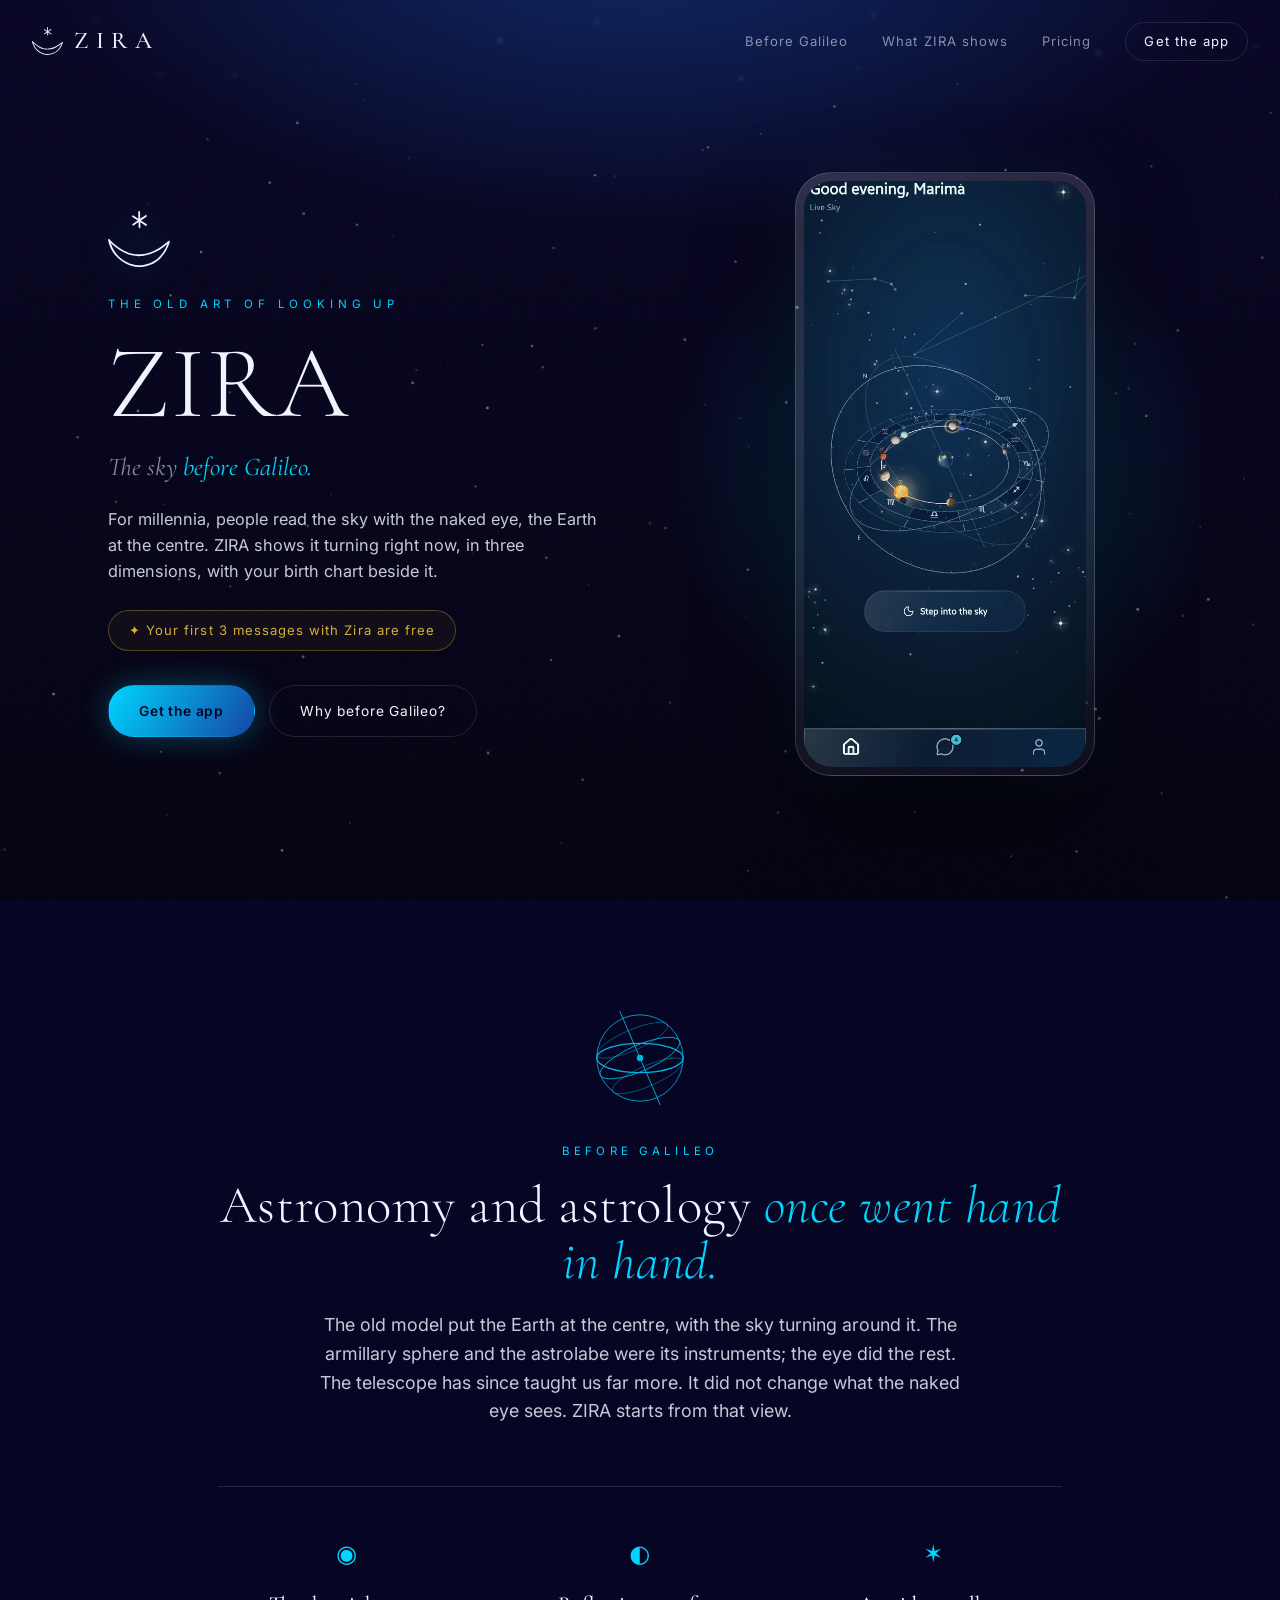
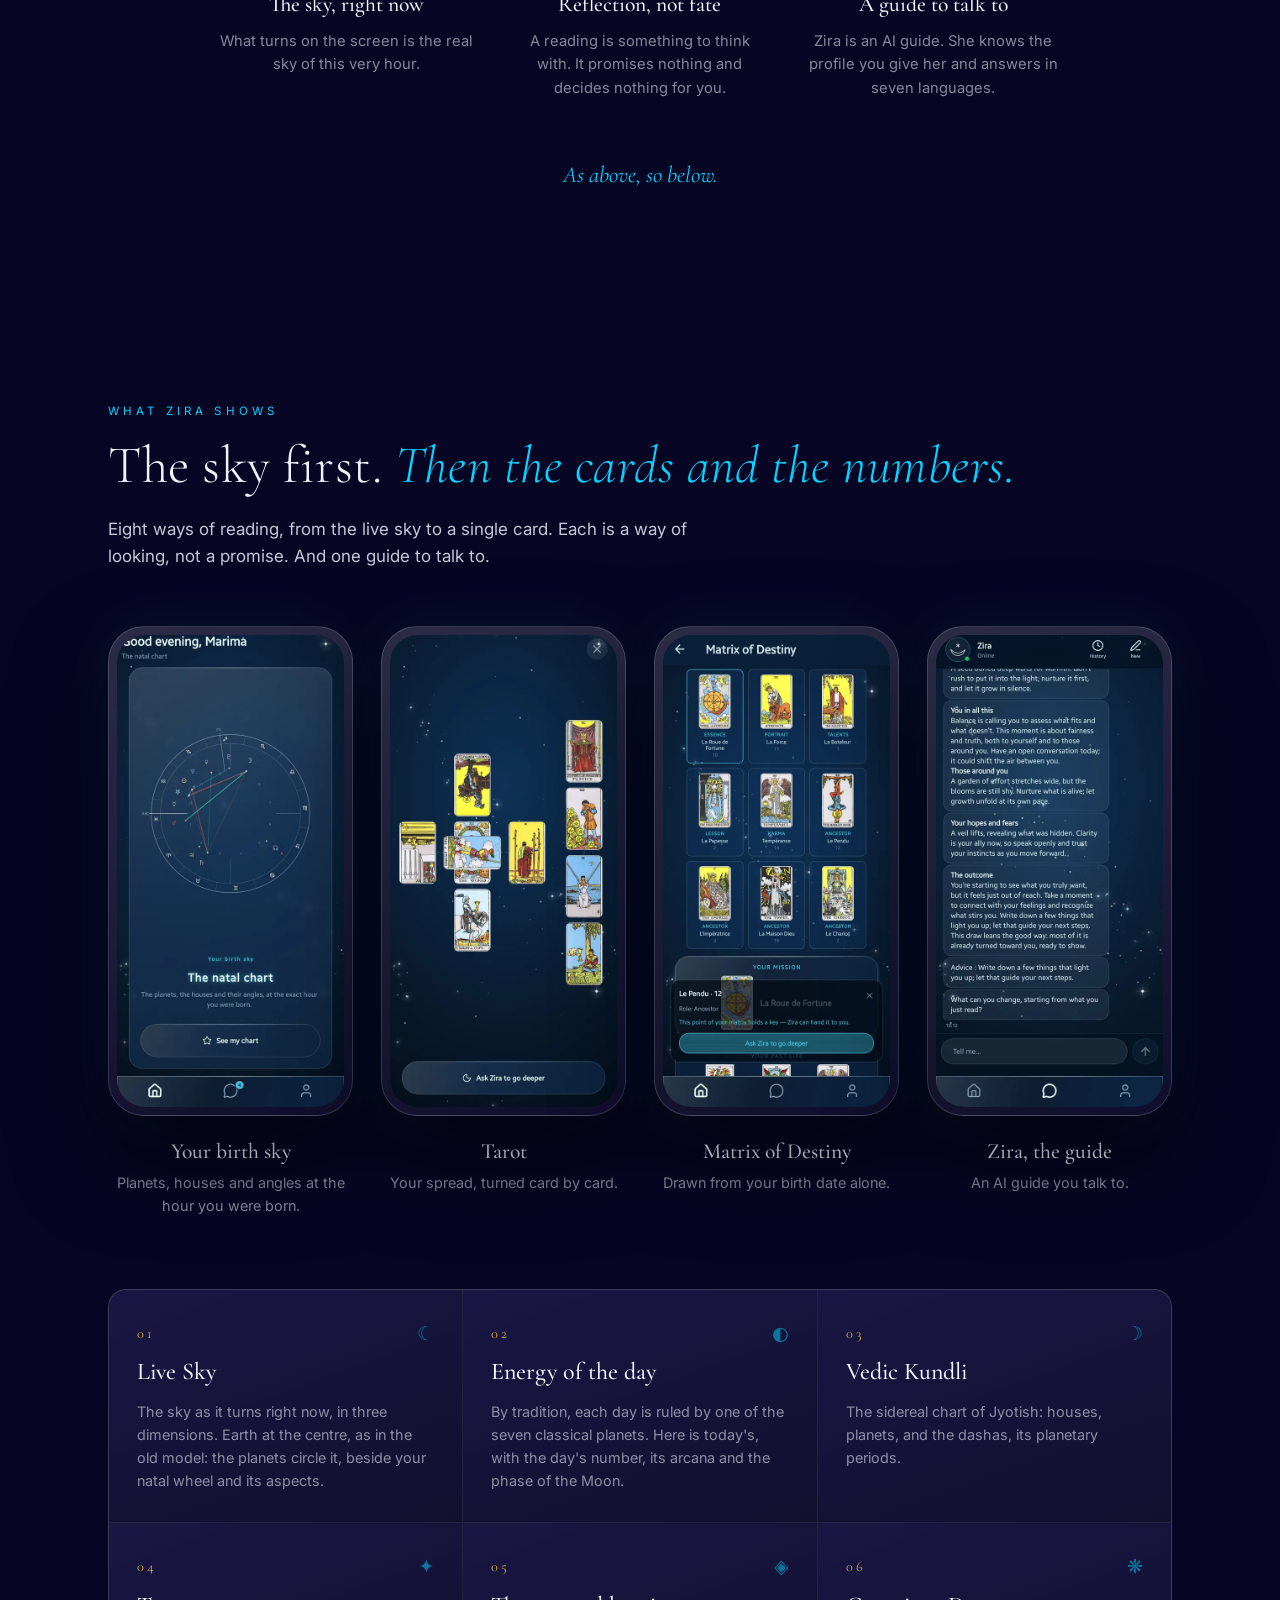
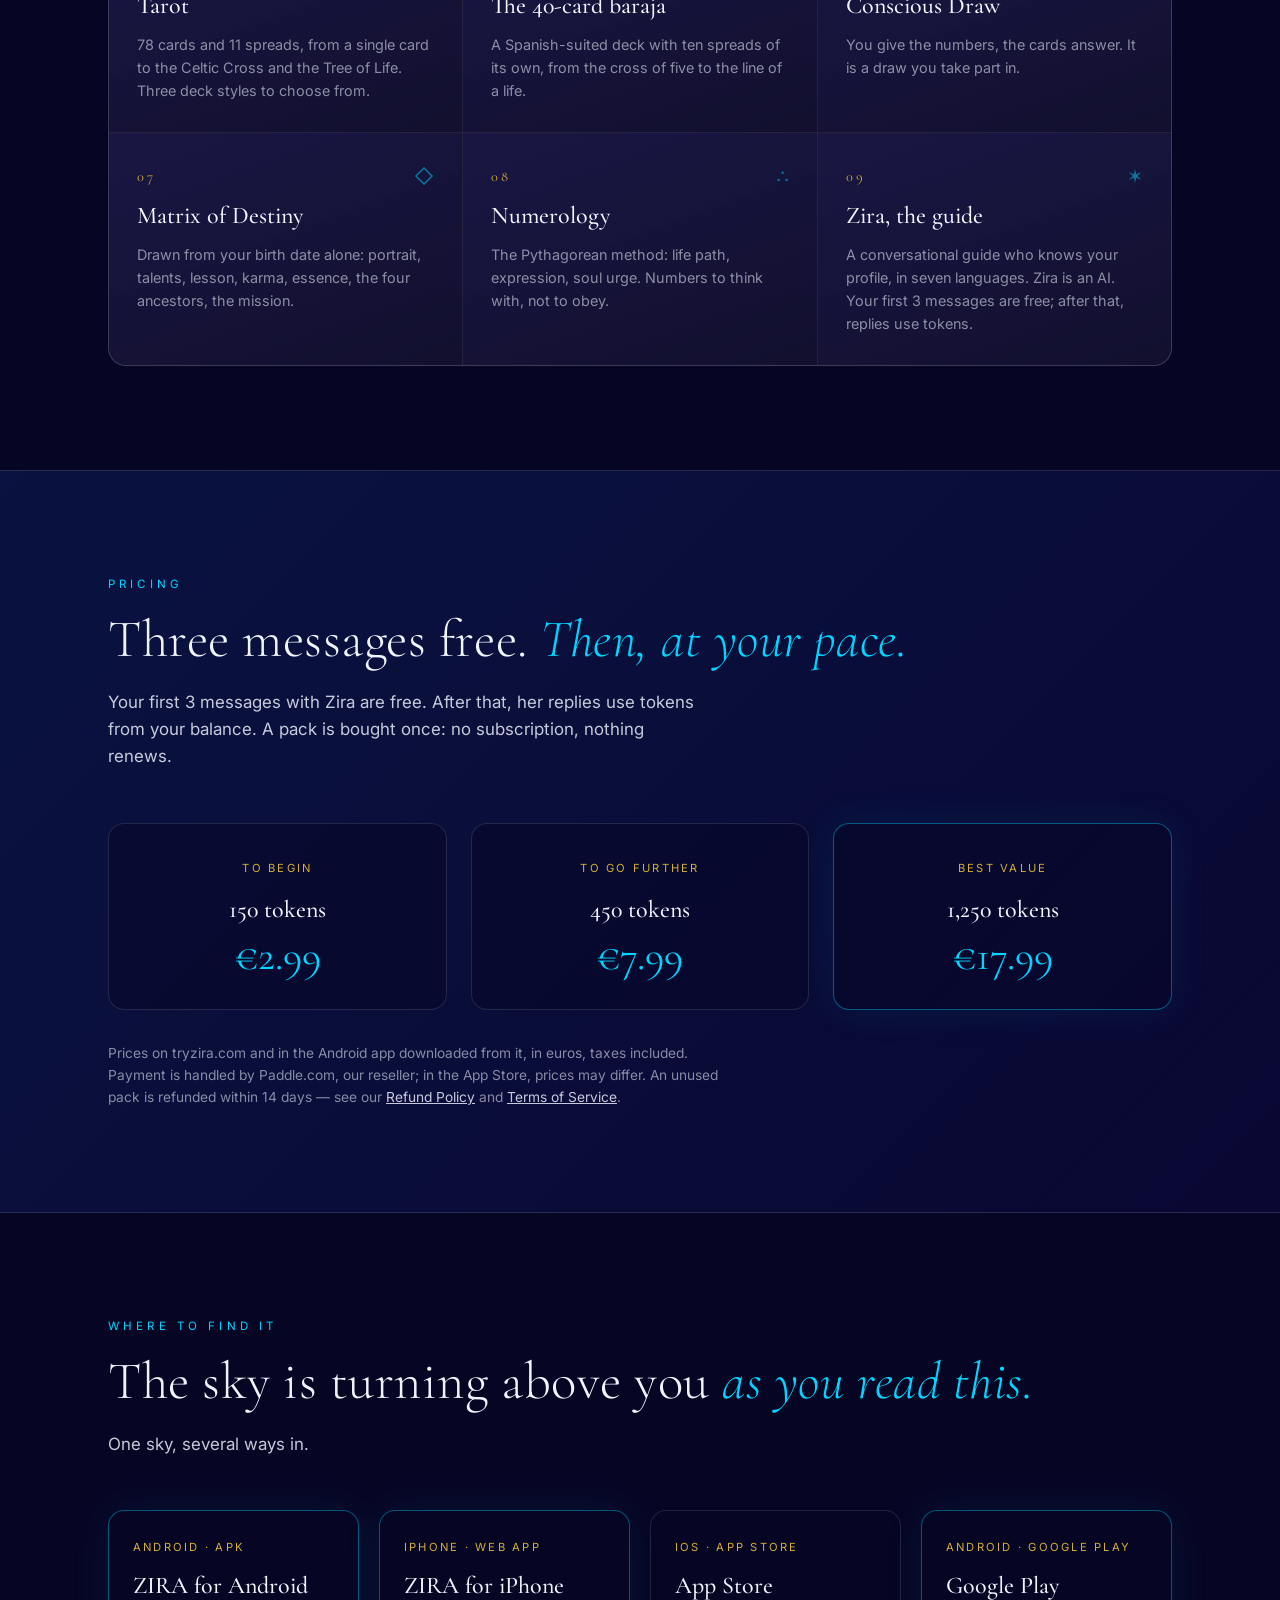
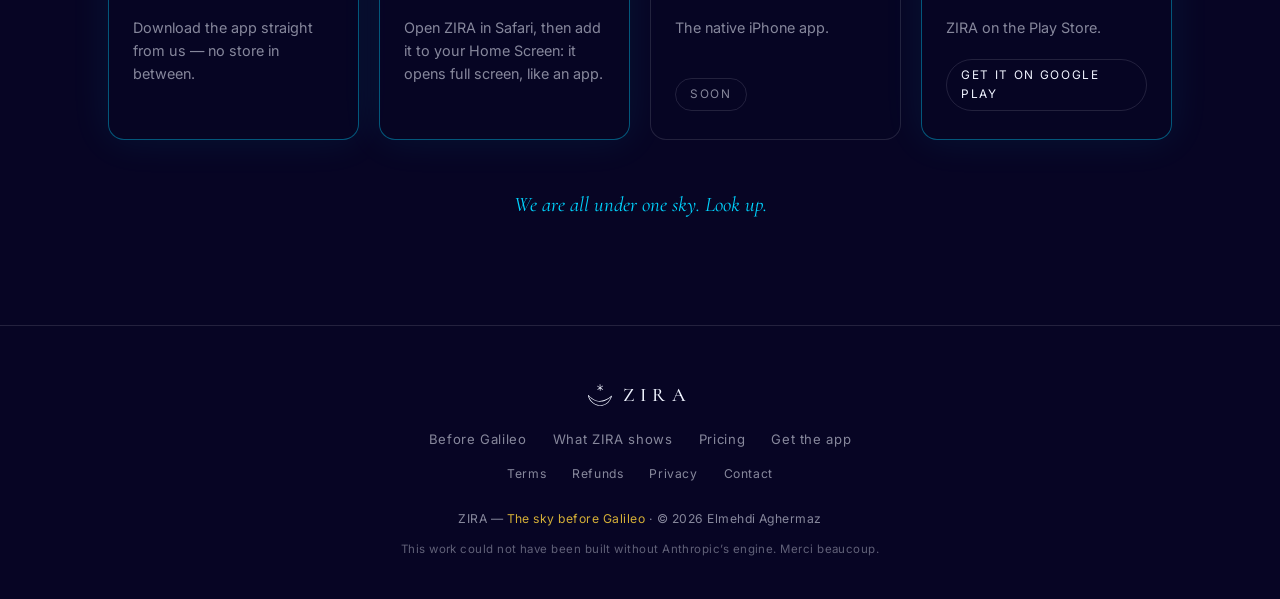
==== commit aec49f43: "site: la nouvelle accueil ne dit que ce que l'app fait aujourd'hui Relecture adverse (trois relecteu" ====
--- a/index.html
+++ b/index.html
@@ -4,16 +4,16 @@
 <meta charset="UTF-8">
 <meta name="viewport" content="width=device-width, initial-scale=1.0">
 <title>ZIRA — The sky before Galileo</title>
-<meta name="description" content="ZIRA shows the sky as it turns above you right now, in three dimensions, with your birth chart beside it. Tarot, numerology and an AI guide to talk to.">
+<meta name="description" content="ZIRA shows the sky as it turns right now, in three dimensions, with your birth chart beside it. Tarot, numerology and an AI guide to talk to.">
 <meta property="og:title" content="ZIRA — The sky before Galileo">
-<meta property="og:description" content="People read the sky with the naked eye for millennia. ZIRA shows it turning above you right now, with your birth chart beside it.">
+<meta property="og:description" content="People read the sky with the naked eye for millennia. ZIRA shows it turning right now, with your birth chart beside it.">
 <meta property="og:type" content="website">
 <meta property="og:url" content="https://tryzira.com/">
 
 <!-- L'image de partage doit etre une URL ABSOLUE et matricielle : aucun
      moissonneur social ne suit un data-URI ni un chemin relatif. 1200x630
      est le format que Facebook, LinkedIn et X recadrent le moins. -->
-<meta property="og:image" content="https://tryzira.com/og-image.png">
+<meta property="og:image" content="https://tryzira.com/og-image.png?v=2">
 <meta property="og:image:width" content="1200">
 <meta property="og:image:height" content="630">
 <meta property="og:image:alt" content="The ZIRA mark under a night sky — The sky before Galileo.">
@@ -33,12 +33,12 @@
 <link href="https://fonts.googleapis.com/css2?family=Cormorant+Garamond:ital,wght@0,300;0,400;0,500;0,600;1,300;1,400&family=Inter:wght@300;400;500;600&display=swap" rel="stylesheet">
 <!--
   REFONTE DU 2026-09-23 — « l'actuel, en mieux » (choix de l'owner).
-  On garde le noir profond, Cormorant, le sigle, le ciel anime et les textes
-  de l'owner. Ce qui change :
+  On garde le noir profond, Cormorant, le sigle et le ciel anime. Ce qui
+  change :
   - le produit se VOIT enfin : de vraies captures de l'app (img/, tirees de
     zira-v4-app/scripts/captures-store/captures, barre d'etat rognee) ;
   - l'histoire et la promesse ne font plus qu'une section, et « Where to
-    find her » absorbe la conclusion : sept blocs deviennent cinq ;
+    find it » absorbe la conclusion : sept blocs deviennent cinq ;
   - le menu tient sur une ligne a toutes les largeurs (il passait sur deux
     ou trois lignes a 768 px) ;
   - les prix et les pages legales exigees par Paddle (terms/, refunds/,
@@ -56,6 +56,10 @@
   contre la science ; aucune date, aucun « premier », aucun compte de
   planetes (l'app en montre dix) ; une lecture est une reflexion, pas une
   prediction. Les mentions LEGALES du pays (terms/, privacy/) restent.
+  Relecture adverse du meme jour : la page ne promet que ce que l'app fait
+  AUJOURD'HUI — le ciel de l'heure (pas « au-dessus de vous » : la scene se
+  calcule pour la ville du profil), trois habillages de tarot, sept
+  langues, un guide qui connait le profil (pas de « memoire »).
 -->
 <style>
   :root{
@@ -165,7 +169,7 @@
   .promise-grid{display:grid;grid-template-columns:repeat(3,minmax(0,1fr));gap:36px;margin-top:60px;
     padding-top:48px;border-top:1px solid var(--line)}
   .promise .ic{font-size:1.5rem;margin-bottom:14px;color:var(--cyan)}
-  .promise h4{font-family:var(--display);font-size:1.35rem;color:var(--offwhite);margin-bottom:8px;font-weight:500}
+  .promise h3{font-family:var(--display);font-size:1.35rem;color:var(--offwhite);margin-bottom:8px;font-weight:500}
   .promise p{font-size:.92rem;color:var(--ink-soft)}
   .signature{font-family:var(--display);font-style:italic;font-size:1.45rem;color:var(--cyan);margin-top:56px}
   /* La sphere armillaire, l'instrument du ciel d'avant la lunette : le
@@ -196,12 +200,12 @@
   .pack{border:1px solid var(--line);border-radius:16px;padding:30px 26px;background:rgba(7,5,36,.45);text-align:center}
   .pack.highlight{border-color:rgba(0,212,255,.4);box-shadow:0 0 40px rgba(0,212,255,.08)}
   .pack .tag{font-size:.7rem;letter-spacing:.2em;text-transform:uppercase;color:var(--gold)}
-  .pack h4{font-family:var(--display);font-size:1.5rem;color:var(--offwhite);margin:12px 0 4px;font-weight:500}
+  .pack h3{font-family:var(--display);font-size:1.5rem;color:var(--offwhite);margin:12px 0 4px;font-weight:500}
   .pack .price{font-family:var(--display);font-size:2.6rem;line-height:1.1;color:var(--cyan)}
   .fine{font-size:.86rem;color:var(--ink-soft);max-width:640px;margin-top:32px}
   .fine a{color:var(--ink)}
 
-  /* Ou la trouver — et la conclusion, qui avait sa propre section */
+  /* Ou le trouver — et la conclusion, qui avait sa propre section */
   .channels{display:grid;grid-template-columns:repeat(2,minmax(0,1fr));gap:20px;margin-top:52px}
   @media(min-width:1100px){.channels{grid-template-columns:repeat(4,minmax(0,1fr))}}
   .channel{border:1px solid var(--line);border-radius:16px;padding:28px 24px;background:rgba(7,5,36,.4);transition:transform .4s,border-color .4s;
@@ -209,7 +213,7 @@
   .channel:hover{transform:translateY(-6px);border-color:var(--cyan)}
   .channel.highlight{border-color:rgba(0,212,255,.4);box-shadow:0 0 40px rgba(0,212,255,.08)}
   .channel .tag{font-size:.7rem;letter-spacing:.2em;text-transform:uppercase;color:var(--gold)}
-  .channel h4{font-family:var(--display);font-size:1.5rem;color:var(--offwhite);margin:10px 0;font-weight:500}
+  .channel h3{font-family:var(--display);font-size:1.5rem;color:var(--offwhite);margin:10px 0;font-weight:500}
   .channel p{font-size:.9rem;color:var(--ink-soft);margin-bottom:20px;flex:1}
   .channel .soon,.channel .dl{font-size:.74rem;letter-spacing:.14em;text-transform:uppercase;color:var(--ink-soft);
     border:1px solid var(--line);padding:6px 14px;border-radius:30px;display:inline-block}
@@ -242,6 +246,7 @@
     .hero .phone{width:min(250px,72%)}
     .halo{inset:-8% 0}
     .feat-grid{grid-template-columns:repeat(2,minmax(0,1fr))}
+    .feat:last-child{grid-column:1/-1}
   }
   @media(max-width:720px){
     .navlinks{position:fixed;top:0;right:0;left:auto;height:100vh;height:100dvh;width:74%;max-width:320px;z-index:55;
@@ -304,7 +309,7 @@
     <span class="eyebrow monte d1">The old art of looking up</span>
     <h1 class="monte d2">ZIRA</h1>
     <p class="tagline monte d3">The sky <em>before Galileo.</em></p>
-    <p class="sub monte d4">For millennia, people read the sky with the naked eye, the Earth at the centre. ZIRA shows it turning above you right now, in three dimensions, with your birth chart beside it.</p>
+    <p class="sub monte d4">For millennia, people read the sky with the naked eye, the Earth at the centre. ZIRA shows it turning right now, in three dimensions, with your birth chart beside it.</p>
     <span class="gift monte d5">✦ Your first 3 messages with Zira are free</span>
     <div class="cta-row monte d6">
       <a href="#where" class="btn btn-primary">Get the app</a>
@@ -331,12 +336,12 @@
       <circle cx="100" cy="100" r="6" fill="currentColor" stroke="none"/>
     </svg>
     <span class="kicker">Before Galileo</span>
-    <h2>Astronomy and astrology were <em>once a single art.</em></h2>
+    <h2>Astronomy and astrology <em>once went hand in hand.</em></h2>
     <p class="recit">The old model put the Earth at the centre, with the sky turning around it. The armillary sphere and the astrolabe were its instruments; the eye did the rest. The telescope has since taught us far more. It did not change what the naked eye sees. ZIRA starts from that view.</p>
     <div class="promise-grid" id="promise">
-      <div class="promise"><div class="ic">◉</div><h4>The sky, right now</h4><p>What turns on the screen is what turns above you, at this very hour.</p></div>
-      <div class="promise"><div class="ic">◐</div><h4>Reflection, not fate</h4><p>A reading is something to think with. It predicts nothing and decides nothing for you.</p></div>
-      <div class="promise"><div class="ic">✶</div><h4>An AI, said plainly</h4><p>Zira, the guide you talk to, is an AI. She has memory and answers in eight languages.</p></div>
+      <div class="promise"><div class="ic" aria-hidden="true">◉</div><h3>The sky, right now</h3><p>What turns on the screen is the real sky of this very hour.</p></div>
+      <div class="promise"><div class="ic" aria-hidden="true">◐</div><h3>Reflection, not fate</h3><p>A reading is something to think with. It promises nothing and decides nothing for you.</p></div>
+      <div class="promise"><div class="ic" aria-hidden="true">✶</div><h3>A guide to talk to</h3><p>Zira is an AI guide. She knows the profile you give her and answers in seven languages.</p></div>
     </div>
     <p class="signature">As above, so below.</p>
   </div>
@@ -346,23 +351,23 @@
   <div class="wrap reveal">
     <span class="kicker">What ZIRA shows</span>
     <h2>The sky first. <em>Then the cards and the numbers.</em></h2>
-    <p class="lead">Eight ways of reading, from the sky turning above you right now to a single card. Each is a way of looking, not a forecast. And one guide to talk to.</p>
+    <p class="lead">Eight ways of reading, from the live sky to a single card. Each is a way of looking, not a promise. And one guide to talk to.</p>
     <div class="screens">
       <figure class="screen"><div class="phone"><img src="/img/theme-natal.webp" width="540" height="1124" loading="lazy" alt="A natal chart in ZIRA."></div><figcaption><strong>Your birth sky</strong>Planets, houses and angles at the hour you were born.</figcaption></figure>
       <figure class="screen"><div class="phone"><img src="/img/tirage.webp" width="540" height="1124" loading="lazy" alt="A tarot spread revealed in ZIRA."></div><figcaption><strong>Tarot</strong>Your spread, turned card by card.</figcaption></figure>
       <figure class="screen"><div class="phone"><img src="/img/matrice.webp" width="540" height="1124" loading="lazy" alt="The Matrix of Destiny: tarot cards drawn from a birth date."></div><figcaption><strong>Matrix of Destiny</strong>Drawn from your birth date alone.</figcaption></figure>
-      <figure class="screen"><div class="phone"><img src="/img/conversation.webp" width="540" height="1124" loading="lazy" alt="A reading from Zira, the AI guide, in the chat."></div><figcaption><strong>Zira, the guide</strong>An AI you talk to, with memory.</figcaption></figure>
+      <figure class="screen"><div class="phone"><img src="/img/conversation.webp" width="540" height="1124" loading="lazy" alt="A reading from Zira, the AI guide, in the chat."></div><figcaption><strong>Zira, the guide</strong>An AI guide you talk to.</figcaption></figure>
     </div>
     <div class="feat-grid">
-      <div class="feat"><span class="glyph">☾</span><span class="num">01</span><h3>Live Sky</h3><p>The sky as it turns above you now, in three dimensions. The planets circle the Earth, as in the old model, beside your natal wheel and its aspects.</p></div>
-      <div class="feat"><span class="glyph">◐</span><span class="num">02</span><h3>Energy of the day</h3><p>By tradition, each day is ruled by one of the seven classical planets. Here is today's: its hour, its colour, its stone.</p></div>
-      <div class="feat"><span class="glyph">☽</span><span class="num">03</span><h3>Vedic Kundli</h3><p>The sidereal chart of Jyotish: houses, planets, and the dashas, its planetary periods.</p></div>
-      <div class="feat"><span class="glyph">✦</span><span class="num">04</span><h3>Tarot</h3><p>78 cards and 11 spreads, from a single card to the Celtic Cross and the Tree of Life. Four deck styles to choose from.</p></div>
-      <div class="feat"><span class="glyph">◈</span><span class="num">05</span><h3>The 40-card baraja</h3><p>A Spanish-suited deck with ten spreads of its own, from the cross of five to the line of a life.</p></div>
-      <div class="feat"><span class="glyph">❋</span><span class="num">06</span><h3>Conscious Draw</h3><p>You give the numbers, the cards answer. It is a draw you take part in.</p></div>
-      <div class="feat"><span class="glyph">◇</span><span class="num">07</span><h3>Matrix of Destiny</h3><p>Drawn from your birth date alone: portrait, talents, lesson, karma, essence, the four ancestors, the mission.</p></div>
-      <div class="feat"><span class="glyph">∴</span><span class="num">08</span><h3>Numerology</h3><p>The Pythagorean method: life path, expression, soul urge. Numbers to think with, not to obey.</p></div>
-      <div class="feat"><span class="glyph">✶</span><span class="num">09</span><h3>Zira, the guide</h3><p>A conversational guide with memory, in eight languages. Zira is an AI. Your first 3 messages are free; after that, replies use tokens.</p></div>
+      <div class="feat"><span class="glyph" aria-hidden="true">☾</span><span class="num">01</span><h3>Live Sky</h3><p>The sky as it turns right now, in three dimensions. Earth at the centre, as in the old model: the planets circle it, beside your natal wheel and its aspects.</p></div>
+      <div class="feat"><span class="glyph" aria-hidden="true">◐</span><span class="num">02</span><h3>Energy of the day</h3><p>By tradition, each day is ruled by one of the seven classical planets. Here is today's, with the day's number, its arcana and the phase of the Moon.</p></div>
+      <div class="feat"><span class="glyph" aria-hidden="true">☽</span><span class="num">03</span><h3>Vedic Kundli</h3><p>The sidereal chart of Jyotish: houses, planets, and the dashas, its planetary periods.</p></div>
+      <div class="feat"><span class="glyph" aria-hidden="true">✦</span><span class="num">04</span><h3>Tarot</h3><p>78 cards and 11 spreads, from a single card to the Celtic Cross and the Tree of Life. Three deck styles to choose from.</p></div>
+      <div class="feat"><span class="glyph" aria-hidden="true">◈</span><span class="num">05</span><h3>The 40-card baraja</h3><p>A Spanish-suited deck with ten spreads of its own, from the cross of five to the line of a life.</p></div>
+      <div class="feat"><span class="glyph" aria-hidden="true">❋</span><span class="num">06</span><h3>Conscious Draw</h3><p>You give the numbers, the cards answer. It is a draw you take part in.</p></div>
+      <div class="feat"><span class="glyph" aria-hidden="true">◇</span><span class="num">07</span><h3>Matrix of Destiny</h3><p>Drawn from your birth date alone: portrait, talents, lesson, karma, essence, the four ancestors, the mission.</p></div>
+      <div class="feat"><span class="glyph" aria-hidden="true">∴</span><span class="num">08</span><h3>Numerology</h3><p>The Pythagorean method: life path, expression, soul urge. Numbers to think with, not to obey.</p></div>
+      <div class="feat"><span class="glyph" aria-hidden="true">✶</span><span class="num">09</span><h3>Zira, the guide</h3><p>A conversational guide who knows your profile, in seven languages. Zira is an AI. Your first 3 messages are free; after that, replies use tokens.</p></div>
     </div>
   </div>
 </section>
@@ -373,9 +378,9 @@
     <h2>Three messages free. <em>Then, at your pace.</em></h2>
     <p class="lead">Your first 3 messages with Zira are free. After that, her replies use tokens from your balance. A pack is bought once: no subscription, nothing renews.</p>
     <div class="packs">
-      <div class="pack"><span class="tag">To begin</span><h4>150 tokens</h4><p class="price">€2.99</p></div>
-      <div class="pack"><span class="tag">To go further</span><h4>450 tokens</h4><p class="price">€7.99</p></div>
-      <div class="pack highlight"><span class="tag">Best value</span><h4>1,250 tokens</h4><p class="price">€17.99</p></div>
+      <div class="pack"><span class="tag">To begin</span><h3>150 tokens</h3><p class="price">€2.99</p></div>
+      <div class="pack"><span class="tag">To go further</span><h3>450 tokens</h3><p class="price">€7.99</p></div>
+      <div class="pack highlight"><span class="tag">Best value</span><h3>1,250 tokens</h3><p class="price">€17.99</p></div>
     </div>
     <p class="fine">Prices on tryzira.com and in the Android app downloaded from it, in euros, taxes included. Payment is handled by Paddle.com, our reseller; in the App Store, prices may differ. An unused pack is refunded within 14 days — see our <a href="/refunds/">Refund Policy</a> and <a href="/terms/">Terms of Service</a>.</p>
   </div>
@@ -399,10 +404,10 @@
          2026-09-24 : l'owner retire les boutons des portes 1 et 2 (« Download
          the APK », « Open ZIRA »), et seulement eux. Paddle a refusé ZIRA :
          plus d'encaissement hors store. android/ et app/ restent en ligne. -->
-      <div class="channel highlight"><span class="tag">Android · APK</span><h4>ZIRA for Android</h4><p>Download the app straight from us — no store in between.</p></div>
-      <div class="channel highlight"><span class="tag">iPhone · Web app</span><h4>ZIRA for iPhone</h4><p>Open ZIRA in Safari, then add it to your Home Screen: it opens full screen, like an app.</p></div>
-      <div class="channel"><span class="tag">iOS · App Store</span><h4>App Store</h4><p>The native iPhone app.</p><span class="soon">Soon</span></div>
-      <div class="channel highlight"><span class="tag">Android · Google Play</span><h4>Google Play</h4><p>ZIRA on the Play Store.</p><a class="dl" href="https://play.google.com/store/apps/details?id=com.alhassan.ziraapp" target="_blank" rel="noopener">Get it on Google Play</a></div>
+      <div class="channel highlight"><span class="tag">Android · APK</span><h3>ZIRA for Android</h3><p>Download the app straight from us — no store in between.</p></div>
+      <div class="channel highlight"><span class="tag">iPhone · Web app</span><h3>ZIRA for iPhone</h3><p>Open ZIRA in Safari, then add it to your Home Screen: it opens full screen, like an app.</p></div>
+      <div class="channel"><span class="tag">iOS · App Store</span><h3>App Store</h3><p>The native iPhone app.</p><span class="soon">Soon</span></div>
+      <div class="channel highlight"><span class="tag">Android · Google Play</span><h3>Google Play</h3><p>ZIRA on the Play Store.</p><a class="dl" href="https://play.google.com/store/apps/details?id=com.alhassan.ziraapp" target="_blank" rel="noopener">Get it on Google Play</a></div>
     </div>
     <p class="sky-line">We are all under one sky. Look up.</p>
   </div>
@@ -544,7 +549,9 @@
   const burger=document.getElementById('burger'),menu=document.getElementById('menu');
   burger.addEventListener('click',()=>menu.classList.toggle('open'));
   menu.querySelectorAll('a').forEach(a=>a.addEventListener('click',()=>menu.classList.remove('open')));
-  const io=new IntersectionObserver(es=>es.forEach(e=>{if(e.isIntersecting)e.target.classList.add('in')}),{threshold:.18});
+  /* Seuil 0 et marge basse : un seuil en pourcentage ne s'atteint jamais pour
+     un bloc plus haut que l'ecran (la section des fonctions sur un telephone). */
+  const io=new IntersectionObserver(es=>es.forEach(e=>{if(e.isIntersecting)e.target.classList.add('in')}),{threshold:0,rootMargin:'0px 0px -12% 0px'});
   document.querySelectorAll('.reveal').forEach(el=>io.observe(el));
 </script>
 </body>
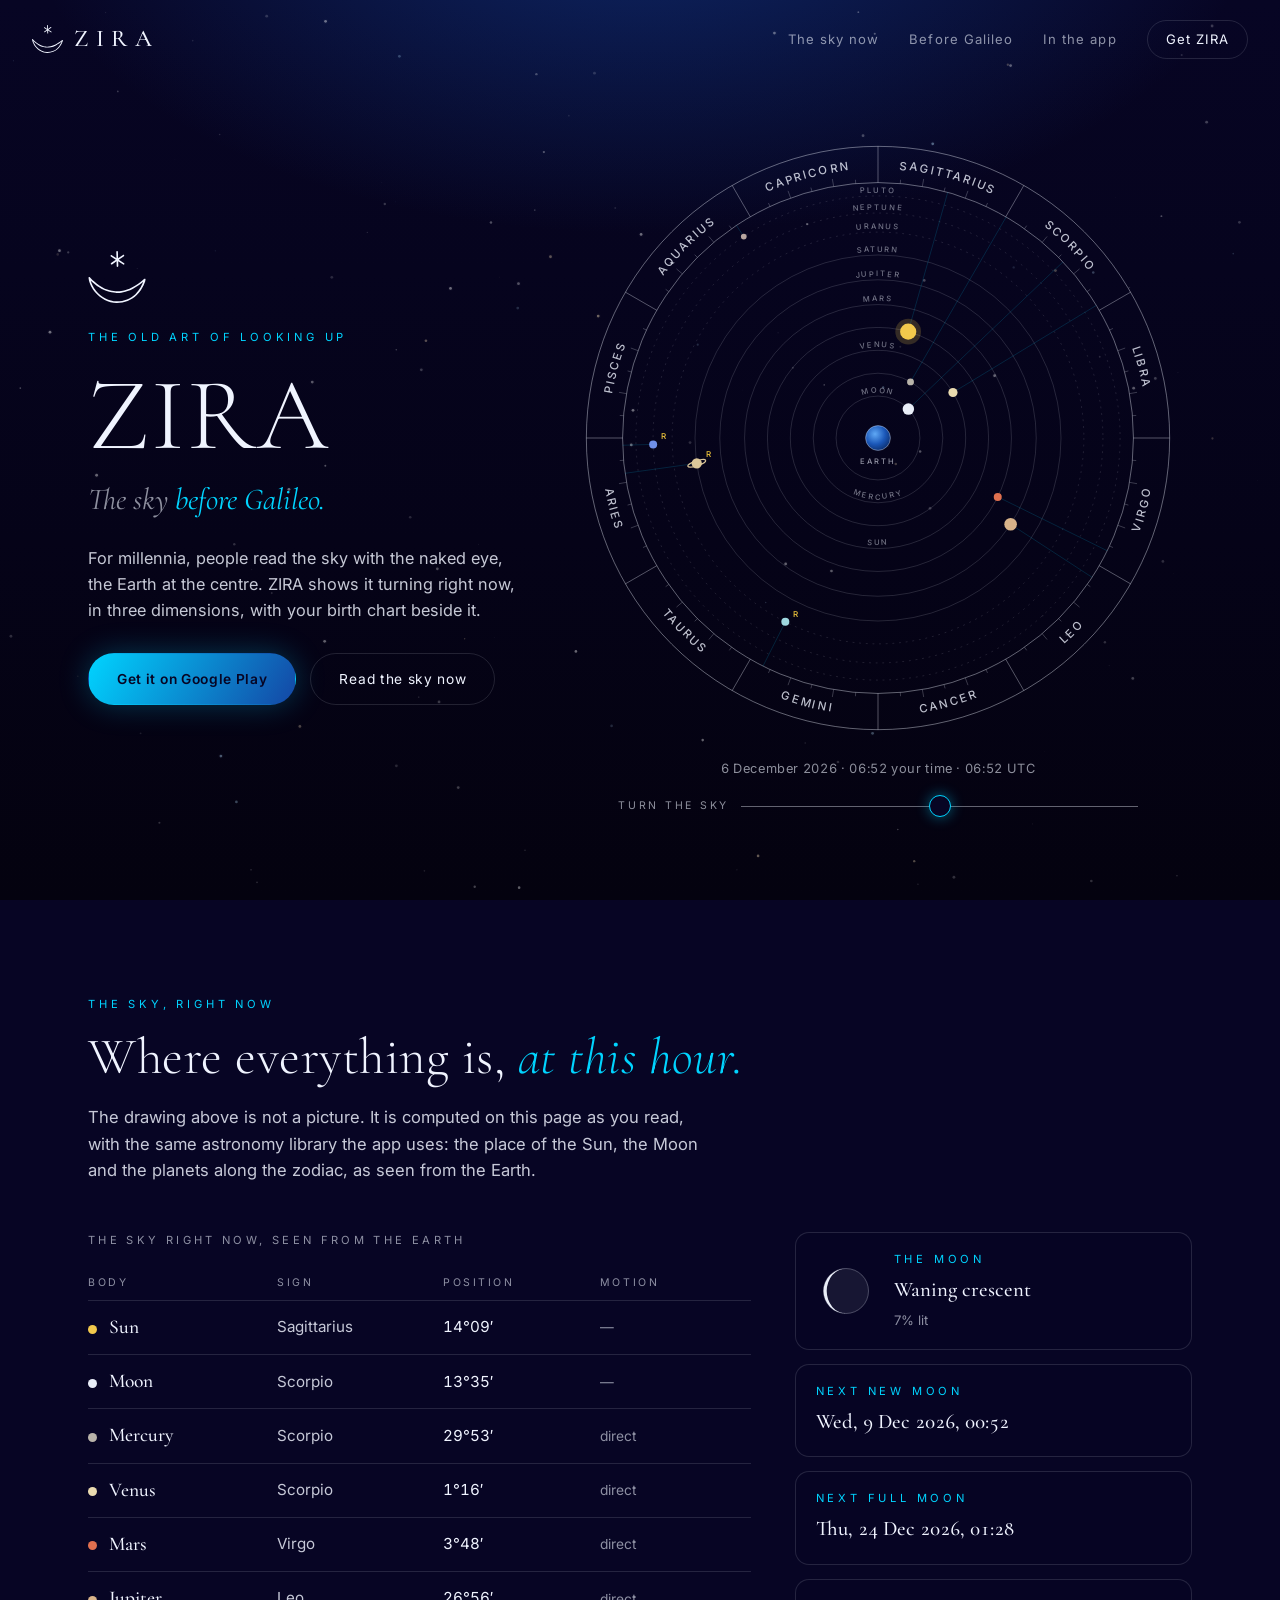
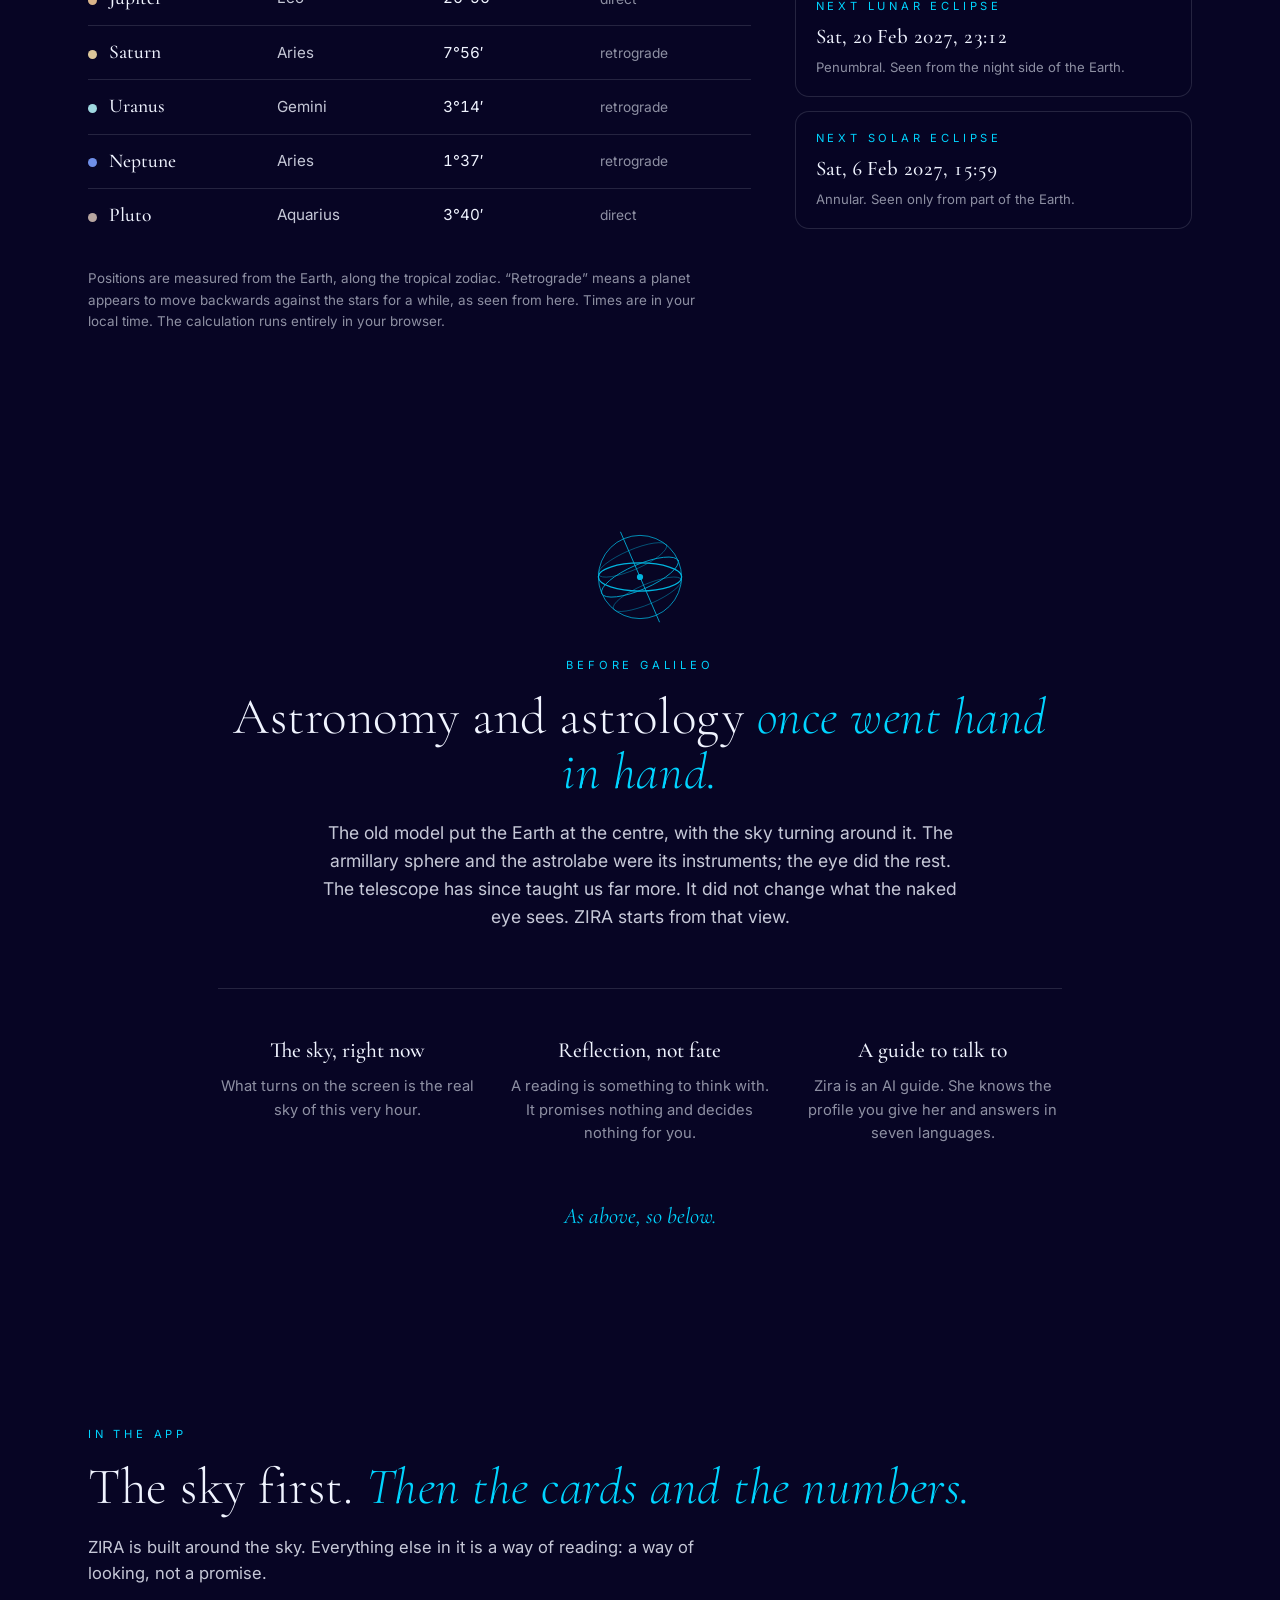
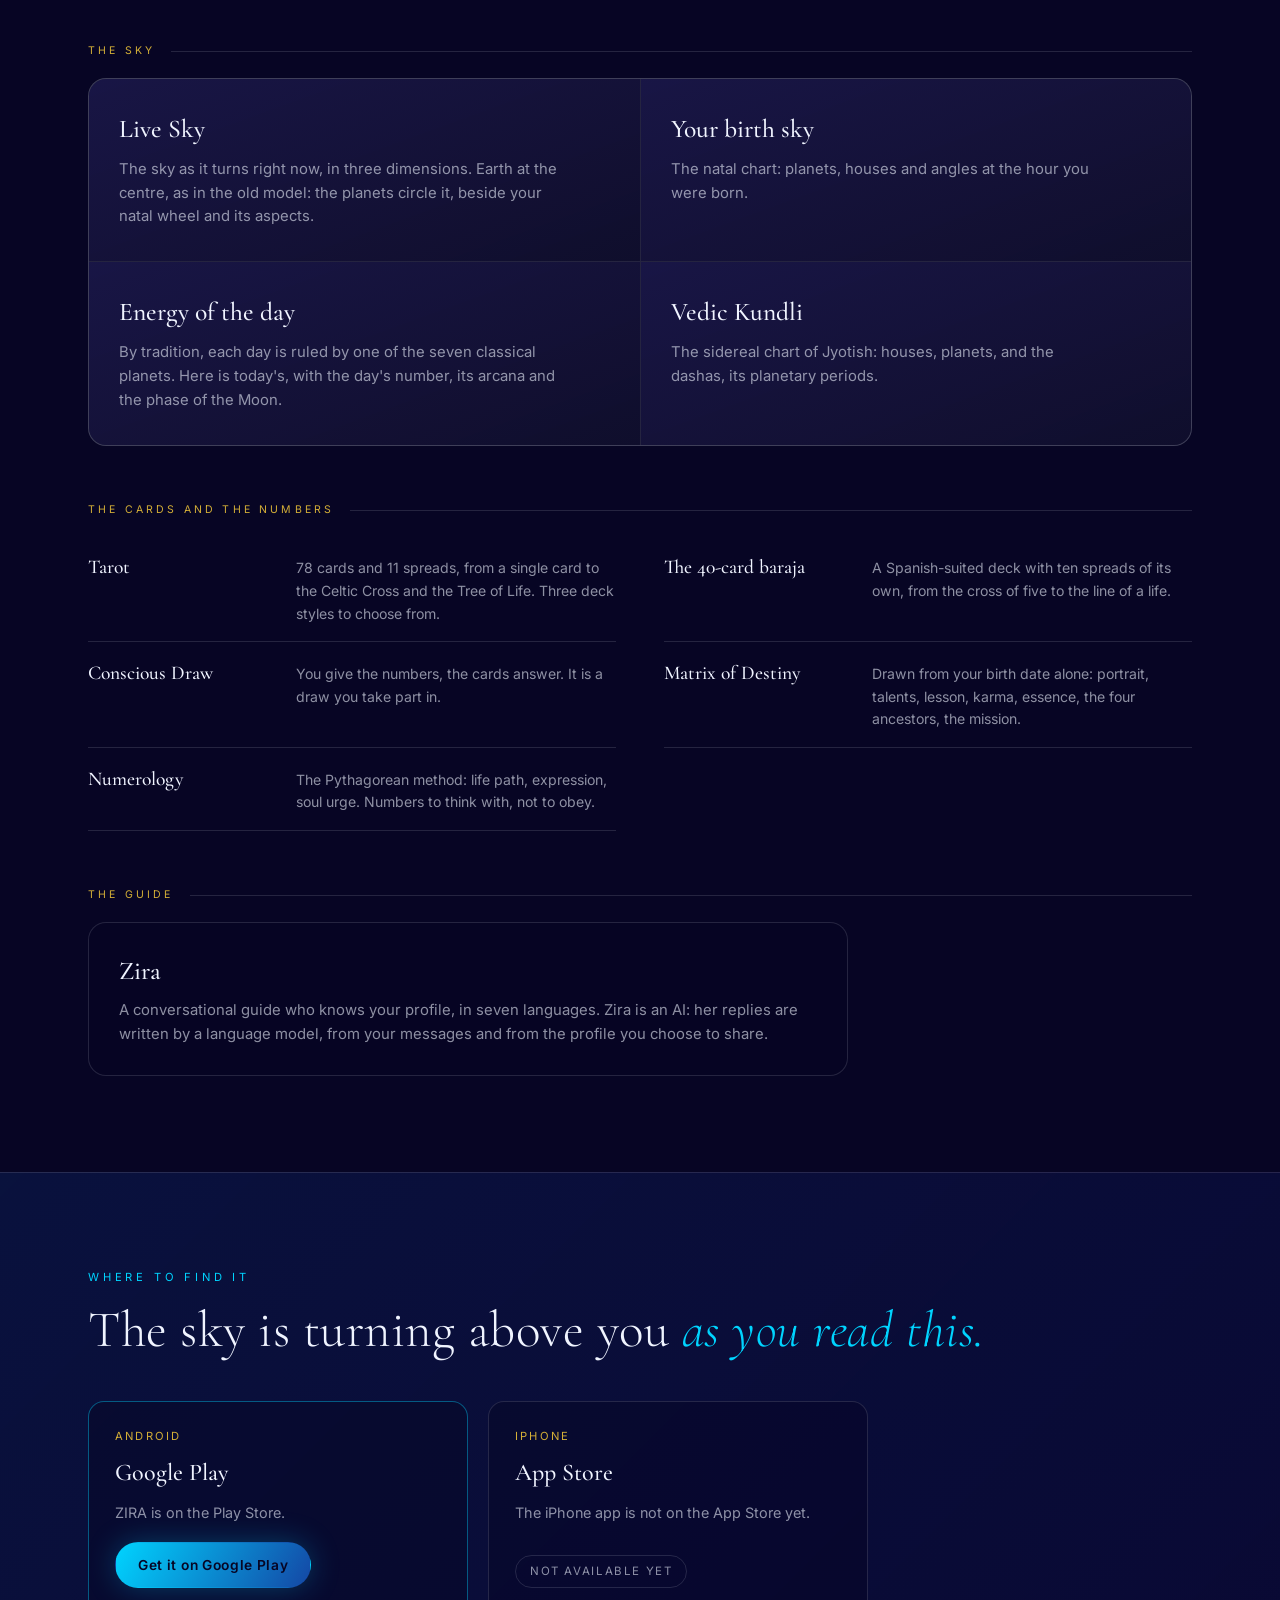
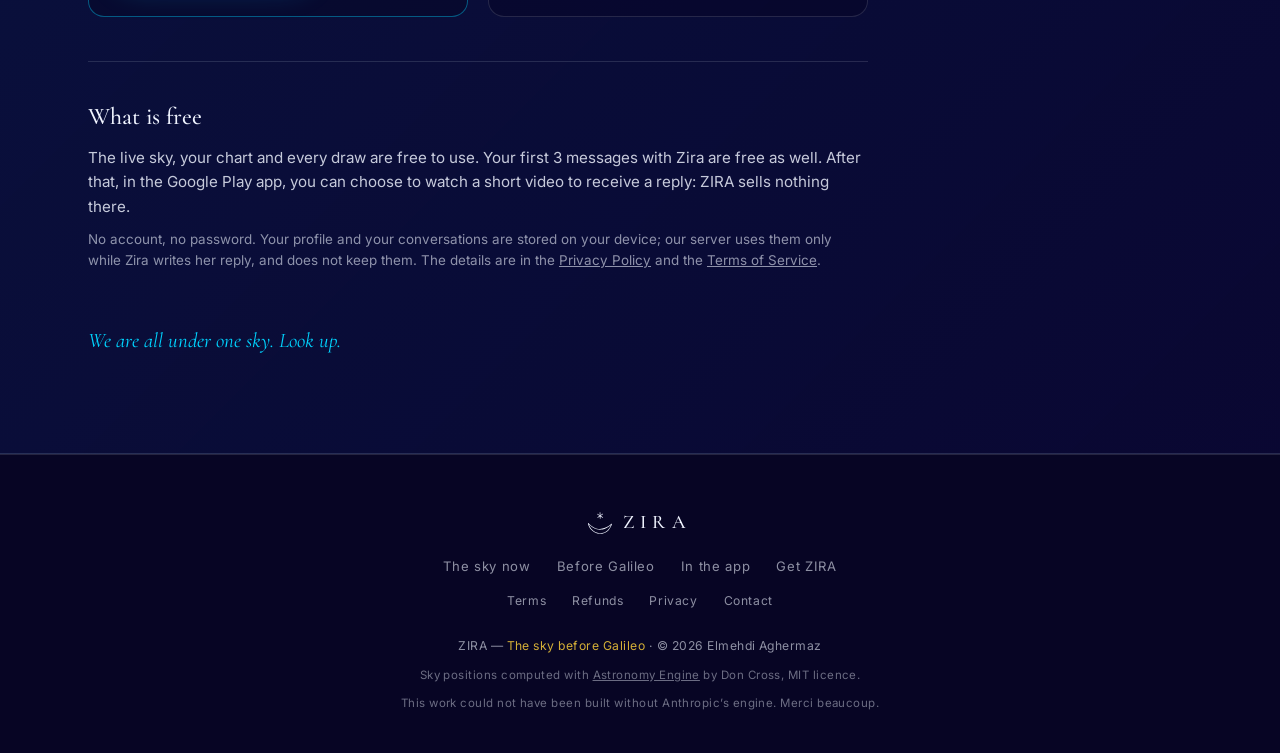
==== commit 49429ddd: "site: reconstruit sans capture — le ciel de l'heure, calculé dans la page Première pierre de la nouv" ====
--- a/index.html
+++ b/index.html
@@ -4,25 +4,24 @@
 <meta charset="UTF-8">
 <meta name="viewport" content="width=device-width, initial-scale=1.0">
 <title>ZIRA — The sky before Galileo</title>
-<meta name="description" content="ZIRA shows the sky as it turns right now, in three dimensions, with your birth chart beside it. Tarot, numerology and an AI guide to talk to.">
+<meta name="description" content="ZIRA shows the sky as it turns right now: the Sun, the Moon and the planets around the Earth, in three dimensions, with your birth chart beside it.">
 <meta property="og:title" content="ZIRA — The sky before Galileo">
 <meta property="og:description" content="People read the sky with the naked eye for millennia. ZIRA shows it turning right now, with your birth chart beside it.">
 <meta property="og:type" content="website">
 <meta property="og:url" content="https://tryzira.com/">
 
 <!-- L'image de partage doit etre une URL ABSOLUE et matricielle : aucun
-     moissonneur social ne suit un data-URI ni un chemin relatif. 1200x630
-     est le format que Facebook, LinkedIn et X recadrent le moins. -->
+     moissonneur social ne suit un data-URI ni un chemin relatif. Le ?v=2
+     date du changement de devise : les reseaux gardent l'image en cache par
+     adresse. -->
 <meta property="og:image" content="https://tryzira.com/og-image.png?v=2">
 <meta property="og:image:width" content="1200">
 <meta property="og:image:height" content="630">
 <meta property="og:image:alt" content="The ZIRA mark under a night sky — The sky before Galileo.">
 <meta name="twitter:card" content="summary_large_image">
 
-<!-- La favicone porte le CROISSANT SEUL, pas le sigle entier. C'est la regle
-     mesuree dans zira-v4-app/src/components/seals/ZiraMark.js : sous ~26 dp
-     l'etoile se reduit a une poussiere, la ou le croissant garde la
-     silhouette. Un onglet fait 16 a 32 px. Le sigle entier reste sur l'icone
+<!-- La favicone porte le CROISSANT SEUL, pas le sigle entier : sous ~26 px
+     l'etoile se reduit a une poussiere. Le sigle entier reste sur l'icone
      Apple, qui fait 180. -->
 <link rel="icon" href="/favicon.svg" type="image/svg+xml">
 <link rel="icon" href="/favicon.png" sizes="48x48" type="image/png">
@@ -32,34 +31,34 @@
 <link rel="preconnect" href="https://fonts.gstatic.com" crossorigin>
 <link href="https://fonts.googleapis.com/css2?family=Cormorant+Garamond:ital,wght@0,300;0,400;0,500;0,600;1,300;1,400&family=Inter:wght@300;400;500;600&display=swap" rel="stylesheet">
 <!--
-  REFONTE DU 2026-09-23 — « l'actuel, en mieux » (choix de l'owner).
-  On garde le noir profond, Cormorant, le sigle et le ciel anime. Ce qui
-  change :
-  - le produit se VOIT enfin : de vraies captures de l'app (img/, tirees de
-    zira-v4-app/scripts/captures-store/captures, barre d'etat rognee) ;
-  - l'histoire et la promesse ne font plus qu'une section, et « Where to
-    find it » absorbe la conclusion : sept blocs deviennent cinq ;
-  - le menu tient sur une ligne a toutes les largeurs (il passait sur deux
-    ou trois lignes a 768 px) ;
-  - les prix et les pages legales exigees par Paddle (terms/, refunds/,
-    privacy/) ;
-  - « prefers-reduced-motion » est enfin respecte.
-  Le site reste en anglais (choix de l'owner) ; android/ et payer/ gardent
-  leurs langues, parce qu'ils suivent celle du telephone.
-
-  NOUVELLE IDENTITE DU 2026-10-11 — « ZIRA : The sky before Galileo »
-  (owner). Le ciel devient le sujet ; le guide Zira est une fonction parmi
-  les autres, et il est dit que c'est une IA. Plus aucune identite de
-  terroir sur cette page : ni origine du nom, ni ecriture, ni region, ni
-  ville. Le fond, la typographie, le sigle et le ciel anime ne changent
-  pas. Regles du texte : « avant Galilee » se lit comme un heritage, jamais
-  contre la science ; aucune date, aucun « premier », aucun compte de
-  planetes (l'app en montre dix) ; une lecture est une reflexion, pas une
-  prediction. Les mentions LEGALES du pays (terms/, privacy/) restent.
-  Relecture adverse du meme jour : la page ne promet que ce que l'app fait
-  AUJOURD'HUI — le ciel de l'heure (pas « au-dessus de vous » : la scene se
-  calcule pour la ville du profil), trois habillages de tarot, sept
-  langues, un guide qui connait le profil (pas de « memoire »).
+  RECONSTRUITE LE 2026-10-11 — « ZIRA : The sky before Galileo » (owner).
+  Premiere pierre de la nouvelle identite, celle qu'on presente a Apple.
+
+  CE QUE LA PAGE EST. Elle ne MONTRE plus l'app par des captures : elle
+  montre le CIEL. L'ouverture est un instrument vivant — la Terre au centre,
+  le Soleil, la Lune et les planetes la ou ils sont a cette minute le long du
+  zodiaque — calcule dans le navigateur par astronomy-engine, la bibliotheque
+  de l'app (vendor/, licence MIT), et dessine par ciel.js. Dessous : le
+  releve chiffre, la Lune, les prochaines lunaisons et eclipses.
+
+  LES REGLES, a relire avant toute retouche :
+  1. Le ciel est le sujet. Les tirages et les nombres viennent apres, dits
+     tels qu'ils sont ; le guide Zira vient en dernier et il est dit IA.
+     Rien n'est cache : les regles d'Apple (2.3.1) interdisent autant de
+     taire une fonction que d'en promettre une.
+  2. La page ne dit que ce que l'app fait AUJOURD'HUI, et aucun prix : plus
+     rien ne se vend hors des stores (l'ancien bloc de prix en euros
+     annoncait un achat qui n'existait nulle part).
+  3. « Avant Galilee » est un heritage, jamais un refus de la science :
+     aucune date, aucun « premier », aucun compte de planetes.
+  4. Plus aucune identite de terroir : ni origine du nom, ni ecriture, ni
+     region. Les mentions LEGALES du pays restent dans terms/ et privacy/.
+  5. Ce que la page ne peut pas savoir, elle ne le dit pas : lever, coucher,
+     « au-dessus de vous » dependent du lieu du visiteur.
+  6. Aucune image : tout est dessine dans la page. Les signes et les astres
+     sont ecrits en lettres — leurs glyphes deviennent des emojis de couleur
+     sur les telephones.
+  Le fond, Cormorant, le sigle et le ciel etoile sont la marque : ils restent.
 -->
 <style>
   :root{
@@ -70,159 +69,167 @@
     --offwhite:#F0F4FF;
     --deep:#070524;
     --ink:rgba(240,244,255,.82);
-    --ink-soft:rgba(240,244,255,.55);
-    --line:rgba(240,244,255,.12);
+    --ink-soft:rgba(240,244,255,.58);
+    --line:rgba(240,244,255,.13);
     --display:'Cormorant Garamond',Georgia,serif;
     --body:'Inter',system-ui,sans-serif;
   }
   *{margin:0;padding:0;box-sizing:border-box}
-  html{scroll-behavior:smooth;scroll-padding-top:64px}
+  html{scroll-behavior:smooth;scroll-padding-top:72px}
   body{font-family:var(--body);background:var(--deep);color:var(--ink);line-height:1.6;overflow-x:hidden;-webkit-font-smoothing:antialiased}
-
-  /* fond : un seul voile bleu nuit en haut, plus de lavis cyan ni violet */
+  a{color:inherit}
+  :focus-visible{outline:2px solid var(--cyan);outline-offset:3px;border-radius:4px}
+
   .sky{position:fixed;inset:0;z-index:-2;
     background:
-      radial-gradient(ellipse 80% 60% at 50% -10%, rgba(20,71,165,.55), transparent 60%),
+      radial-gradient(ellipse 80% 60% at 50% -10%, rgba(20,71,165,.5), transparent 60%),
       linear-gradient(180deg, var(--deep), #050318 60%, #04020f);}
-  /* canvas starfield: sits between the .sky gradient and the content */
   #skyfield{position:fixed;inset:0;z-index:-1;pointer-events:none;width:100%;height:100%}
-  .grain{position:fixed;inset:0;z-index:0;pointer-events:none;opacity:.04;
-    background-image:url("data:image/svg+xml,%3Csvg xmlns='http://www.w3.org/2000/svg' width='120' height='120'%3E%3Cfilter id='n'%3E%3CfeTurbulence type='fractalNoise' baseFrequency='.9' numOctaves='3'/%3E%3C/filter%3E%3Crect width='100%25' height='100%25' filter='url(%23n)'/%3E%3C/svg%3E");}
-
-  .wrap{max-width:1120px;margin:0 auto;padding:0 28px;position:relative;z-index:1}
-
-  /* Le sigle definitif. Les traces vivent une seule fois dans le <symbol>
-     en tete de page ; chaque emplacement y renvoie par <use>, et prend la
-     couleur de son contexte via currentColor.
-
-     Ils viennent de zira-v4-app/src/components/seals/ZiraMark.js, qui les
-     tient de « zira logo.eps » converti contour par contour. Ce sont des
-     contours REMPLIS, pas des traits : aucune epaisseur a mettre a
-     l'echelle, la marque est identique a elle-meme a 22 px comme a 150.
-     Les sous-pages le prennent dans sigle.svg, tire du meme <symbol>. */
+
+  .wrap{max-width:1160px;margin:0 auto;padding:0 28px;position:relative}
   .mark{display:inline-block;vertical-align:middle;width:31px;height:28px;color:var(--offwhite)}
-  footer .mark{width:24px;height:22px}
 
   /* ── Menu ── */
   nav{position:fixed;top:0;left:0;right:0;z-index:50;display:flex;justify-content:space-between;align-items:center;
-    padding:22px 32px;backdrop-filter:blur(2px);transition:padding .4s ease, background .4s ease}
-  nav.scrolled{padding:14px 32px;background:rgba(5,3,24,.7);backdrop-filter:blur(14px);border-bottom:1px solid var(--line)}
+    padding:20px 32px;transition:padding .4s ease, background .4s ease}
+  nav.scrolled{padding:12px 32px;background:rgba(5,3,24,.78);backdrop-filter:blur(14px);border-bottom:1px solid var(--line)}
   .logo{font-family:var(--display);font-size:1.5rem;letter-spacing:.32em;font-weight:500;color:var(--offwhite);
     text-decoration:none;display:flex;align-items:center;gap:11px}
-  .navlinks{display:flex;gap:34px;align-items:center}
+  .navlinks{display:flex;gap:30px;align-items:center}
   .navlinks a{color:var(--ink-soft);text-decoration:none;font-size:.82rem;letter-spacing:.08em;white-space:nowrap;transition:color .3s}
   .navlinks a:hover{color:var(--cyan)}
   .nav-cta{border:1px solid var(--line);padding:8px 18px;border-radius:40px;color:var(--offwhite)!important}
-  .nav-cta:hover{border-color:var(--cyan);box-shadow:0 0 20px rgba(0,212,255,.2)}
-  .burger{display:none;background:none;border:0;color:var(--offwhite);font-size:1.4rem;cursor:pointer}
-
-  /* ── Ouverture : le texte a gauche, l'app a droite ── */
-  /* overflow-x:clip : le halo deborde du cadre, et sur un telephone un
-     debordement fait dezoomer toute la page (mesure : 422 px pour 375). */
-  .hero{max-width:1120px;margin:0 auto;min-height:100vh;min-height:100svh;padding:120px 28px 72px;overflow-x:clip;
-    position:relative;z-index:1;display:grid;grid-template-columns:minmax(0,1.1fr) minmax(0,.9fr);gap:56px;align-items:center}
+  .nav-cta:hover{border-color:var(--cyan)}
+  .burger{display:none;background:none;border:0;color:var(--offwhite);font-size:1.4rem;cursor:pointer;padding:4px 8px}
+
+  /* ── Ouverture : la devise a gauche, l'instrument a droite ── */
+  .hero{max-width:1160px;margin:0 auto;min-height:100vh;min-height:100svh;padding:104px 28px 48px;
+    display:grid;grid-template-columns:minmax(0,.82fr) minmax(0,1.18fr);gap:40px;align-items:center}
   .hero-texte{display:flex;flex-direction:column;align-items:flex-start}
-  .sigil{display:block;width:62px;height:56px;color:var(--offwhite);filter:drop-shadow(0 0 18px rgba(0,212,255,.45));margin-bottom:28px}
-  .eyebrow{font-size:.72rem;letter-spacing:.42em;text-transform:uppercase;color:var(--cyan);margin-bottom:22px}
-  h1{font-family:var(--display);font-weight:300;font-size:clamp(3.6rem,8vw,6.6rem);line-height:.95;letter-spacing:.02em;color:var(--offwhite)}
-  .tagline{font-family:var(--display);font-style:italic;font-size:clamp(1.15rem,2.4vw,1.6rem);color:var(--ink-soft);margin:14px 0 18px}
-  .tagline em{color:var(--cyan);text-shadow:0 0 40px rgba(0,212,255,.4)}
-  .sub{max-width:500px;font-size:1.02rem;color:var(--ink);margin-bottom:26px}
-  .gift{display:inline-flex;align-items:center;gap:10px;font-size:.82rem;letter-spacing:.08em;color:var(--gold);
-    border:1px solid rgba(212,175,55,.35);border-radius:40px;padding:9px 20px;margin-bottom:34px;background:rgba(212,175,55,.05)}
+  .sigil{display:block;width:58px;height:52px;color:var(--offwhite);margin-bottom:26px}
+  .eyebrow,.kicker,.etiquette{font-size:.7rem;letter-spacing:.34em;text-transform:uppercase;color:var(--cyan)}
+  .eyebrow{margin-bottom:20px}
+  h1{font-family:var(--display);font-weight:300;font-size:clamp(3.6rem,8vw,6.4rem);line-height:.95;letter-spacing:.02em;color:var(--offwhite)}
+  .tagline{font-family:var(--display);font-style:italic;font-size:clamp(1.3rem,2.6vw,1.9rem);color:var(--ink-soft);margin:12px 0 20px}
+  .tagline em{color:var(--cyan)}
+  .sub{max-width:460px;font-size:1.02rem;margin-bottom:30px}
   .cta-row{display:flex;gap:14px;flex-wrap:wrap}
-  .btn{padding:14px 30px;border-radius:44px;font-size:.86rem;letter-spacing:.06em;text-decoration:none;
-    transition:all .35s;cursor:pointer;border:1px solid transparent;display:inline-flex;align-items:center;gap:10px}
-  .btn-primary{background:linear-gradient(120deg,var(--cyan),var(--royal));color:var(--deep);font-weight:600;box-shadow:0 0 30px rgba(0,212,255,.3)}
-  .btn-primary:hover{transform:translateY(-2px);box-shadow:0 8px 40px rgba(0,212,255,.5)}
+  .btn{padding:14px 28px;border-radius:44px;font-size:.86rem;letter-spacing:.05em;text-decoration:none;
+    transition:transform .3s, box-shadow .3s, border-color .3s, background .3s;border:1px solid transparent;display:inline-flex;align-items:center;gap:10px}
+  .btn-primary{background:linear-gradient(120deg,var(--cyan),var(--royal));color:var(--deep);font-weight:600;box-shadow:0 0 30px rgba(0,212,255,.26)}
+  .btn-primary:hover{transform:translateY(-2px);box-shadow:0 8px 40px rgba(0,212,255,.45)}
   .btn-ghost{border-color:var(--line);color:var(--offwhite)}
   .btn-ghost:hover{border-color:var(--cyan);background:rgba(0,212,255,.06)}
-  .hero-visuel{position:relative;display:flex;justify-content:center}
-  .halo{position:absolute;inset:-6% -18%;border-radius:50%;pointer-events:none;
-    background:radial-gradient(circle,rgba(0,212,255,.2),transparent 62%);animation:breathe 6s ease-in-out infinite}
-  @keyframes breathe{0%,100%{transform:scale(1);opacity:.6}50%{transform:scale(1.12);opacity:1}}
-
-  /* L'entree en scene, element par element */
-  .monte{opacity:0;transform:translateY(24px);animation:rise 1s forwards}
-  .d1{animation-delay:.15s}.d2{animation-delay:.3s}.d3{animation-delay:.45s}.d4{animation-delay:.6s}.d5{animation-delay:.72s}.d6{animation-delay:.84s}
-  @keyframes rise{to{opacity:1;transform:translateY(0)}}
-
-  /* Un telephone : un cadre de verre autour d'une vraie capture */
-  .phone{position:relative;width:min(280px,100%);padding:8px;border-radius:36px;
-    background:linear-gradient(160deg,rgba(240,244,255,.16),rgba(240,244,255,.04));
-    border:1px solid rgba(240,244,255,.16);box-shadow:0 40px 90px rgba(0,0,0,.6),0 0 60px rgba(0,212,255,.08)}
-  .phone img{display:block;width:100%;height:auto;border-radius:28px;background:#0b1a3a}
-  .hero .phone{width:min(300px,100%)}
+
+  /* ── L'instrument ── */
+  .instrument{margin:0;min-width:0}
+  .instrument svg{display:block;width:100%;height:auto;max-width:610px;margin:0 auto;overflow:visible}
+  .i-orbe{fill:none;stroke:rgba(240,244,255,.15);stroke-width:1}
+  .i-orbe.tard{stroke:rgba(240,244,255,.13);stroke-dasharray:2 5}
+  .i-bande{fill:none;stroke:rgba(240,244,255,.42);stroke-width:1}
+  .i-div{stroke:rgba(240,244,255,.36);stroke-width:1}
+  .i-tic{stroke:rgba(240,244,255,.24);stroke-width:1}
+  .i-signe{font:500 12px var(--body);letter-spacing:.2em;fill:rgba(240,244,255,.78)}
+  .i-nom{font:500 8px var(--body);letter-spacing:.24em;fill:rgba(240,244,255,.46)}
+  .i-centre{fill:rgba(240,244,255,.6)}
+  .i-terre-bord{fill:none;stroke:rgba(240,244,255,.5);stroke-width:.8}
+  .i-rayon{stroke:rgba(0,212,255,.17);stroke-width:1}
+  .i-halo{fill:none;stroke:var(--cyan);stroke-width:1.2;opacity:0;transition:opacity .25s}
+  .i-retro{font:600 8.5px var(--body);fill:var(--gold)}
+  .astre.actif .i-halo{opacity:.95}
+  .astre.actif .i-rayon{stroke:rgba(0,212,255,.75)}
+  svg.etroit .i-signe{font-size:19px;letter-spacing:.1em}
+  svg.etroit .i-noms{display:none}
+  svg.etroit .i-retro{font-size:14px}
+  svg.etroit .i-centre{font-size:12px}
+  .quand{font-size:.8rem;letter-spacing:.05em;color:var(--ink-soft);text-align:center;margin-top:16px;min-height:1.4em;font-variant-numeric:tabular-nums}
+  .temps{display:none;align-items:center;gap:12px;max-width:520px;margin:10px auto 0}
+  .ciel-vivant .temps{display:flex}
+  .temps label{font-size:.66rem;letter-spacing:.26em;text-transform:uppercase;color:var(--ink-soft);white-space:nowrap}
+  .temps input{flex:1;min-width:0;-webkit-appearance:none;appearance:none;height:34px;background:transparent;cursor:ew-resize}
+  .temps input::-webkit-slider-runnable-track{height:1px;background:rgba(240,244,255,.4)}
+  .temps input::-moz-range-track{height:1px;background:rgba(240,244,255,.4)}
+  .temps input::-webkit-slider-thumb{-webkit-appearance:none;width:22px;height:22px;border-radius:50%;background:var(--deep);
+    border:1.5px solid var(--cyan);margin-top:-11px;box-shadow:0 0 14px rgba(0,212,255,.45)}
+  .temps input::-moz-range-thumb{width:20px;height:20px;border-radius:50%;background:var(--deep);border:1.5px solid var(--cyan)}
+  .temps button{font:500 .7rem var(--body);letter-spacing:.14em;text-transform:uppercase;color:var(--offwhite);background:none;
+    border:1px solid var(--line);border-radius:30px;padding:7px 14px;cursor:pointer}
+  .temps button:hover{border-color:var(--cyan)}
 
   /* ── Sections ── */
-  section{padding:104px 0;position:relative}
-  .reveal{opacity:0;transform:translateY(40px);transition:all 1s cubic-bezier(.16,1,.3,1)}
-  .reveal.in{opacity:1;transform:none}
-  .kicker{font-size:.72rem;letter-spacing:.36em;text-transform:uppercase;color:var(--cyan);margin-bottom:18px;display:block}
-  h2{font-family:var(--display);font-weight:300;font-size:clamp(2.1rem,4.6vw,3.3rem);line-height:1.05;color:var(--offwhite);margin-bottom:22px;letter-spacing:.01em}
+  section{padding:96px 0;position:relative}
+  .kicker{display:block;margin-bottom:16px}
+  h2{font-family:var(--display);font-weight:300;font-size:clamp(2rem,4.4vw,3.2rem);line-height:1.06;color:var(--offwhite);margin-bottom:20px;letter-spacing:.01em}
   h2 em{font-style:italic;color:var(--cyan)}
-  .lead{font-size:1.06rem;max-width:600px;color:var(--ink)}
-
-  /* L'histoire et la promesse, desormais une seule section */
+  .lead{font-size:1.04rem;max-width:620px}
+  .fine{font-size:.84rem;color:var(--ink-soft);max-width:640px;margin-top:26px}
+
+  /* Le releve et l'almanach */
+  .lecture{display:grid;grid-template-columns:minmax(0,1.25fr) minmax(0,.75fr);gap:44px;margin-top:48px;align-items:start}
+  .releve{width:100%;border-collapse:collapse;font-size:.95rem}
+  .releve caption{text-align:left;font-size:.7rem;letter-spacing:.3em;text-transform:uppercase;color:var(--ink-soft);padding-bottom:14px}
+  .releve th,.releve td{text-align:left;padding:11px 10px 11px 0;border-top:1px solid var(--line);font-weight:400}
+  .releve thead th{font-size:.66rem;letter-spacing:.24em;text-transform:uppercase;color:var(--ink-soft);border-top:0;padding-bottom:8px}
+  .releve tbody th{font-family:var(--display);font-size:1.22rem;font-weight:500;color:var(--offwhite);white-space:nowrap}
+  .releve tbody tr{transition:background .2s}
+  .releve tbody tr.actif{background:rgba(0,212,255,.07)}
+  .releve .chiffres{font-variant-numeric:tabular-nums;color:var(--offwhite)}
+  .releve .retro{color:var(--gold)}
+  .releve td:last-child{color:var(--ink-soft);font-size:.86rem}
+  .pastille{display:inline-block;width:9px;height:9px;border-radius:50%;margin-right:12px;vertical-align:middle}
+  .almanach{display:grid;gap:14px}
+  .carte{border:1px solid var(--line);border-radius:14px;padding:18px 20px;background:rgba(7,5,36,.45);display:flex;flex-direction:column;gap:4px}
+  .carte strong{font-family:var(--display);font-size:1.3rem;font-weight:500;color:var(--offwhite);font-variant-numeric:tabular-nums}
+  .carte .petit{font-size:.82rem;color:var(--ink-soft)}
+  .carte.lune{flex-direction:row;align-items:center;gap:18px}
+  .carte.lune > div{display:flex;flex-direction:column;gap:4px}
+  .lune-ombre{fill:rgba(240,244,255,.07);stroke:rgba(240,244,255,.3);stroke-width:.6}
+  .lune-claire{fill:#E9EEF8}
+
+  /* L'histoire */
   .story .wrap{max-width:900px;text-align:center}
-  .story .recit{font-size:1.12rem;max-width:640px;margin:0 auto;color:var(--ink)}
-  .promise-grid{display:grid;grid-template-columns:repeat(3,minmax(0,1fr));gap:36px;margin-top:60px;
-    padding-top:48px;border-top:1px solid var(--line)}
-  .promise .ic{font-size:1.5rem;margin-bottom:14px;color:var(--cyan)}
-  .promise h3{font-family:var(--display);font-size:1.35rem;color:var(--offwhite);margin-bottom:8px;font-weight:500}
-  .promise p{font-size:.92rem;color:var(--ink-soft)}
-  .signature{font-family:var(--display);font-style:italic;font-size:1.45rem;color:var(--cyan);margin-top:56px}
-  /* La sphere armillaire, l'instrument du ciel d'avant la lunette : le
-     seul signe dessine de la nouvelle identite. Des traits, donc une
-     epaisseur fixe — elle n'existe qu'a cette taille. */
-  .armille{display:block;width:108px;height:108px;margin:0 auto 30px;color:var(--cyan);opacity:.85;
+  .armille{display:block;width:104px;height:104px;margin:0 auto 28px;color:var(--cyan);opacity:.85;
     fill:none;stroke:currentColor;stroke-width:1.5;stroke-linecap:round}
-
-  /* Ce que montre ZIRA : quatre ecrans, puis huit lectures et le guide */
-  .screens{display:grid;grid-template-columns:repeat(4,minmax(0,1fr));gap:28px;margin-top:56px}
-  .screen{text-align:center}
-  .screen .phone{width:100%;max-width:250px;margin:0 auto}
-  .screen figcaption{margin-top:18px;font-size:.9rem;color:var(--ink-soft)}
-  .screen figcaption strong{display:block;font-family:var(--display);font-weight:500;font-size:1.35rem;color:var(--offwhite);margin-bottom:2px}
-  .feat-grid{display:grid;grid-template-columns:repeat(3,minmax(0,1fr));gap:1px;background:var(--line);
-    border:1px solid var(--line);border-radius:18px;overflow:hidden;margin-top:72px}
-  .feat{background:linear-gradient(160deg,rgba(15,11,74,.5),rgba(7,5,36,.6));padding:30px 28px;transition:background .4s;position:relative}
-  .feat:hover{background:linear-gradient(160deg,rgba(20,71,165,.4),rgba(15,11,74,.6))}
-  .feat .num{font-family:var(--display);font-size:.9rem;color:var(--gold);letter-spacing:.2em}
-  .feat h3{font-family:var(--display);font-size:1.5rem;font-weight:500;color:var(--offwhite);margin:8px 0 8px}
-  .feat p{font-size:.9rem;color:var(--ink-soft)}
-  .feat .glyph{position:absolute;top:28px;right:28px;font-size:1.2rem;opacity:.5;color:var(--cyan)}
-
-  /* Les prix, exiges par la revue de domaine de Paddle avec terms/, refunds/
-     et privacy/. Les chiffres viennent de zira-ai/models.py (TOKEN_PACKS). */
-  .band{background:linear-gradient(135deg,rgba(20,71,165,.22),rgba(15,11,74,.4));border-top:1px solid var(--line);border-bottom:1px solid var(--line)}
-  .packs{display:grid;grid-template-columns:repeat(3,minmax(0,1fr));gap:24px;margin-top:52px}
-  .pack{border:1px solid var(--line);border-radius:16px;padding:30px 26px;background:rgba(7,5,36,.45);text-align:center}
-  .pack.highlight{border-color:rgba(0,212,255,.4);box-shadow:0 0 40px rgba(0,212,255,.08)}
-  .pack .tag{font-size:.7rem;letter-spacing:.2em;text-transform:uppercase;color:var(--gold)}
-  .pack h3{font-family:var(--display);font-size:1.5rem;color:var(--offwhite);margin:12px 0 4px;font-weight:500}
-  .pack .price{font-family:var(--display);font-size:2.6rem;line-height:1.1;color:var(--cyan)}
-  .fine{font-size:.86rem;color:var(--ink-soft);max-width:640px;margin-top:32px}
-  .fine a{color:var(--ink)}
-
-  /* Ou le trouver — et la conclusion, qui avait sa propre section */
-  .channels{display:grid;grid-template-columns:repeat(2,minmax(0,1fr));gap:20px;margin-top:52px}
-  @media(min-width:1100px){.channels{grid-template-columns:repeat(4,minmax(0,1fr))}}
-  .channel{border:1px solid var(--line);border-radius:16px;padding:28px 24px;background:rgba(7,5,36,.4);transition:transform .4s,border-color .4s;
-    display:flex;flex-direction:column;align-items:flex-start}
-  .channel:hover{transform:translateY(-6px);border-color:var(--cyan)}
-  .channel.highlight{border-color:rgba(0,212,255,.4);box-shadow:0 0 40px rgba(0,212,255,.08)}
-  .channel .tag{font-size:.7rem;letter-spacing:.2em;text-transform:uppercase;color:var(--gold)}
-  .channel h3{font-family:var(--display);font-size:1.5rem;color:var(--offwhite);margin:10px 0;font-weight:500}
-  .channel p{font-size:.9rem;color:var(--ink-soft);margin-bottom:20px;flex:1}
-  .channel .soon,.channel .dl{font-size:.74rem;letter-spacing:.14em;text-transform:uppercase;color:var(--ink-soft);
-    border:1px solid var(--line);padding:6px 14px;border-radius:30px;display:inline-block}
-  .channel .dl{color:var(--offwhite);text-decoration:none;transition:border-color .3s,color .3s}
-  .channel .dl:hover{border-color:var(--cyan);color:var(--cyan)}
-  .sky-line{font-family:var(--display);font-style:italic;font-size:1.3rem;color:var(--cyan);margin-top:48px;text-align:center}
-
-  footer{border-top:1px solid var(--line);padding:54px 0 40px;text-align:center}
+  .story .recit{font-size:1.1rem;max-width:640px;margin:0 auto}
+  .principes{display:grid;grid-template-columns:repeat(3,minmax(0,1fr));gap:34px;margin-top:56px;padding-top:44px;border-top:1px solid var(--line)}
+  .principes h3{font-family:var(--display);font-size:1.35rem;color:var(--offwhite);margin-bottom:8px;font-weight:500}
+  .principes p{font-size:.92rem;color:var(--ink-soft)}
+  .signature{font-family:var(--display);font-style:italic;font-size:1.4rem;color:var(--cyan);margin-top:52px}
+
+  /* Dans l'app : le ciel d'abord, en grand ; le reste ensuite, en liste */
+  .rang{font-size:.66rem;letter-spacing:.3em;text-transform:uppercase;color:var(--gold);margin:56px 0 18px;display:flex;align-items:center;gap:16px}
+  .rang::after{content:"";flex:1;height:1px;background:var(--line)}
+  .du-ciel{display:grid;grid-template-columns:repeat(2,minmax(0,1fr));gap:1px;background:var(--line);border:1px solid var(--line);border-radius:18px;overflow:hidden}
+  .du-ciel > div{background:linear-gradient(160deg,rgba(15,11,74,.55),rgba(7,5,36,.7));padding:30px 30px 32px}
+  .du-ciel h3{font-family:var(--display);font-size:1.6rem;font-weight:500;color:var(--offwhite);margin-bottom:8px}
+  .du-ciel p{font-size:.93rem;color:var(--ink-soft);max-width:440px}
+  .des-arts{display:grid;grid-template-columns:repeat(2,minmax(0,1fr));gap:0 48px}
+  .des-arts > div{display:grid;grid-template-columns:minmax(0,190px) minmax(0,1fr);gap:18px;padding:16px 0;border-bottom:1px solid var(--line);align-items:baseline}
+  .des-arts dt{font-family:var(--display);font-size:1.22rem;font-weight:500;color:var(--offwhite)}
+  .des-arts dd{font-size:.88rem;color:var(--ink-soft)}
+  .le-guide{border:1px solid var(--line);border-radius:18px;padding:28px 30px;background:rgba(7,5,36,.45);max-width:760px}
+  .le-guide h3{font-family:var(--display);font-size:1.6rem;font-weight:500;color:var(--offwhite);margin-bottom:8px}
+  .le-guide p{font-size:.93rem;color:var(--ink-soft)}
+
+  /* Ou le trouver */
+  .band{background:linear-gradient(135deg,rgba(20,71,165,.2),rgba(15,11,74,.38));border-top:1px solid var(--line);border-bottom:1px solid var(--line)}
+  .portes{display:grid;grid-template-columns:repeat(2,minmax(0,1fr));gap:20px;margin-top:44px;max-width:780px}
+  .porte{border:1px solid var(--line);border-radius:16px;padding:26px 26px 28px;background:rgba(7,5,36,.45);display:flex;flex-direction:column;align-items:flex-start;gap:8px}
+  .porte.ouverte{border-color:rgba(0,212,255,.4)}
+  .porte .etiquette{color:var(--gold);letter-spacing:.2em}
+  .porte h3{font-family:var(--display);font-size:1.5rem;color:var(--offwhite);font-weight:500}
+  .porte p{font-size:.9rem;color:var(--ink-soft);flex:1}
+  .porte .btn{margin-top:10px;padding:11px 22px}
+  .etat{font-size:.72rem;letter-spacing:.14em;text-transform:uppercase;color:var(--ink-soft);border:1px solid var(--line);padding:6px 14px;border-radius:30px;margin-top:10px}
+  .gratuit{margin-top:44px;padding-top:36px;border-top:1px solid var(--line);max-width:780px}
+  .gratuit h3{font-family:var(--display);font-size:1.5rem;color:var(--offwhite);font-weight:500;margin-bottom:10px}
+  .gratuit p{font-size:.95rem}
+  .gratuit p + p{margin-top:10px;font-size:.84rem;color:var(--ink-soft)}
+  .sky-line{font-family:var(--display);font-style:italic;font-size:1.3rem;color:var(--cyan);margin-top:52px}
+
+  footer{border-top:1px solid var(--line);padding:52px 0 40px;text-align:center}
   footer .logo{font-size:1.2rem;display:inline-flex;margin:0 auto 18px;justify-content:center}
+  footer .mark{width:24px;height:22px}
   .foot-links{display:flex;gap:10px 26px;justify-content:center;flex-wrap:wrap;margin-bottom:14px}
   .foot-links a{color:var(--ink-soft);text-decoration:none;font-size:.82rem;letter-spacing:.05em;transition:color .3s}
   .foot-links a:hover{color:var(--cyan)}
@@ -230,23 +237,26 @@
   .foot-links.legal a{font-size:.76rem}
   .copy{font-size:.76rem;color:var(--ink-soft);letter-spacing:.04em}
   .copy .devise{color:var(--gold)}
-  /* Ligne de remerciement, demandee par l'auteur le 2026-08-28. Un cran
-     plus discrete que la ligne de copyright : elle credite, elle ne
-     reclame pas le regard. */
-  .thanks{font-size:.72rem;color:var(--ink-soft);opacity:.7;letter-spacing:.04em;margin-top:12px}
-
-  @media(max-width:1000px){
-    .screens{grid-template-columns:repeat(2,minmax(0,1fr));gap:40px 28px}
-  }
-  @media(max-width:900px){
-    .hero{grid-template-columns:1fr;min-height:0;padding:112px 24px 56px;gap:48px;text-align:center}
+  /* Lignes de credit : elles creditent, elles ne reclament pas le regard. */
+  .thanks{font-size:.72rem;color:var(--ink-soft);opacity:.75;letter-spacing:.04em;margin-top:10px}
+  .thanks a{color:inherit}
+
+  /* L'entree en scene de l'ouverture — rien d'autre ne depend d'une animation
+     pour etre visible (une section restee a opacite 0 a deja laisse un vide
+     sur les petits ecrans). */
+  .monte{opacity:0;transform:translateY(18px);animation:rise .9s forwards}
+  .d1{animation-delay:.1s}.d2{animation-delay:.2s}.d3{animation-delay:.3s}.d4{animation-delay:.4s}.d5{animation-delay:.5s}
+  @keyframes rise{to{opacity:1;transform:translateY(0)}}
+
+  @media(max-width:960px){
+    .hero{grid-template-columns:1fr;min-height:0;padding:104px 24px 40px;gap:36px;text-align:center}
     .hero-texte{align-items:center}
     .sub{margin-left:auto;margin-right:auto}
     .cta-row{justify-content:center}
-    .hero .phone{width:min(250px,72%)}
-    .halo{inset:-8% 0}
-    .feat-grid{grid-template-columns:repeat(2,minmax(0,1fr))}
-    .feat:last-child{grid-column:1/-1}
+    .lecture{grid-template-columns:1fr}
+    .almanach{grid-template-columns:repeat(2,minmax(0,1fr))}
+    .carte.lune{grid-column:1/-1}
+    .des-arts{grid-template-columns:1fr}
   }
   @media(max-width:720px){
     .navlinks{position:fixed;top:0;right:0;left:auto;height:100vh;height:100dvh;width:74%;max-width:320px;z-index:55;
@@ -254,30 +264,32 @@
       flex-direction:column;justify-content:center;gap:30px;transform:translateX(100%);transition:transform .4s;border-left:1px solid var(--line)}
     .navlinks.open{transform:none}
     .burger{display:block;z-index:60}
-    section{padding:80px 0}
-    .gift{letter-spacing:.02em;padding:9px 16px}
-    .promise-grid,.packs,.feat-grid{grid-template-columns:1fr}
-    .promise-grid{gap:28px}
-    /* Sur un telephone, les ecrans defilent de cote au lieu de s'empiler */
-    .screens{display:flex;gap:18px;overflow-x:auto;scroll-snap-type:x mandatory;margin:44px -28px 0;padding:0 28px 12px;scrollbar-width:none}
-    .screens::-webkit-scrollbar{display:none}
-    .screen{flex:0 0 66%;scroll-snap-align:center}
+    nav,nav.scrolled{padding-left:20px;padding-right:20px}
+    section{padding:72px 0}
+    .wrap{padding:0 22px}
+    .principes,.du-ciel,.portes{grid-template-columns:1fr}
+    .principes{gap:26px}
+    .des-arts > div{grid-template-columns:1fr;gap:4px}
+    .temps{flex-wrap:wrap;justify-content:center}
+    .temps input{flex:1 1 100%;order:3}
   }
-  @media(max-width:520px){
-    .channels{grid-template-columns:1fr}
+  @media(max-width:480px){
+    .almanach{grid-template-columns:1fr}
+    .releve{font-size:.9rem}
+    .releve th,.releve td{padding-right:6px}
+    .releve tbody th{font-size:1.1rem}
+    .releve thead th:last-child,.releve td:last-child{display:none}
+    .pastille{margin-right:8px}
   }
   @media (prefers-reduced-motion: reduce){
     html{scroll-behavior:auto}
     *,*::before,*::after{animation:none!important;transition:none!important}
-    .monte,.reveal{opacity:1;transform:none}
+    .monte{opacity:1;transform:none}
   }
 </style>
 </head>
 <body>
-<!-- Le sigle, declare UNE fois ; les <use> de la page y renvoient.
-     En tete de <body> et non en pied : la reference vers l'avant finit par
-     se resoudre, mais jusque-la le sigle de la barre et celui du hero sont
-     des boites vides — visible sur une connexion lente. -->
+<!-- Le sigle, declare UNE fois ; les <use> de la page y renvoient. -->
 <svg width="0" height="0" style="position:absolute" aria-hidden="true" focusable="false">
   <symbol id="zira-mark" viewBox="-0.26 0.00 348.85 315.68">
     <path fill="currentColor" fill-rule="nonzero" d="M14.38 180.31C19.22 195.96 28.88 219.53 47.37 242.21C78.00 279.80 126.51 304.70 170.94 305.64C212.95 306.52 256.84 289.75 285.46 261.83C311.76 236.18 326.38 205.10 333.29 186.90C316.93 199.93 296.61 216.00 268.94 230.14C224.45 252.89 186.33 254.71 172.00 254.43C153.78 254.09 106.66 249.95 62.75 219.07C51.27 211.00 29.41 194.38 14.38 180.31ZM174.12 315.68C172.99 315.68 171.86 315.67 170.73 315.64C123.49 314.63 72.02 288.29 39.62 248.53C6.31 207.67 0.29 165.23 0.04 163.44C-0.26 161.14 1.05 158.93 3.22 158.10C5.39 157.28 7.84 158.05 9.14 159.97C17.22 171.92 49.34 197.42 68.50 210.89C110.16 240.18 154.89 244.11 172.19 244.44C185.76 244.69 221.91 242.95 264.39 221.24C291.58 207.34 311.66 191.35 327.79 178.50C332.18 175.01 336.33 171.70 340.21 168.78C341.90 167.50 344.22 167.43 345.98 168.60C347.75 169.77 348.59 171.92 348.07 173.98C347.52 176.18 334.13 228.32 292.45 268.99C262.75 297.96 217.69 315.68 174.12 315.68Z"/>
@@ -287,7 +299,6 @@
 
 <div class="sky"></div>
 <canvas id="skyfield" aria-hidden="true"></canvas>
-<div class="grain"></div>
 
 <nav id="nav">
   <a href="#top" class="logo">
@@ -295,35 +306,78 @@
     ZIRA
   </a>
   <div class="navlinks" id="menu">
+    <a href="#sky">The sky now</a>
     <a href="#story">Before Galileo</a>
-    <a href="#features">What ZIRA shows</a>
-    <a href="#pricing">Pricing</a>
-    <a href="#where" class="nav-cta">Get the app</a>
+    <a href="#app">In the app</a>
+    <a href="#get" class="nav-cta">Get ZIRA</a>
   </div>
-  <button class="burger" id="burger" aria-label="Menu">☰</button>
+  <button class="burger" id="burger" aria-label="Menu" aria-expanded="false" aria-controls="menu">☰</button>
 </nav>
 
 <header class="hero" id="top">
   <div class="hero-texte">
-    <svg class="sigil monte" viewBox="-0.26 0.00 348.85 315.68" role="img" aria-label="ZIRA"><use href="#zira-mark"/></svg>
+    <svg class="sigil monte" viewBox="-0.26 0.00 348.85 315.68" aria-hidden="true"><use href="#zira-mark"/></svg>
     <span class="eyebrow monte d1">The old art of looking up</span>
     <h1 class="monte d2">ZIRA</h1>
     <p class="tagline monte d3">The sky <em>before Galileo.</em></p>
     <p class="sub monte d4">For millennia, people read the sky with the naked eye, the Earth at the centre. ZIRA shows it turning right now, in three dimensions, with your birth chart beside it.</p>
-    <span class="gift monte d5">✦ Your first 3 messages with Zira are free</span>
-    <div class="cta-row monte d6">
-      <a href="#where" class="btn btn-primary">Get the app</a>
-      <a href="#story" class="btn btn-ghost">Why before Galileo?</a>
+    <div class="cta-row monte d5">
+      <a href="https://play.google.com/store/apps/details?id=com.alhassan.ziraapp" class="btn btn-primary" target="_blank" rel="noopener">Get it on Google Play</a>
+      <a href="#sky" class="btn btn-ghost">Read the sky now</a>
     </div>
   </div>
-  <div class="hero-visuel monte d4">
-    <div class="halo" aria-hidden="true"></div>
-    <div class="phone"><img src="/img/ciel-live.webp" width="540" height="1124" fetchpriority="high" alt="The Live Sky in ZIRA: the planets turning around the Earth, in three dimensions."></div>
+
+  <!-- L'instrument. Sans JavaScript, il reste la plaque nue : les astres et
+       le releve demandent le calcul. ciel.js vide ce <svg> et le redessine. -->
+  <figure class="instrument monte d3">
+    <svg id="ciel-svg" viewBox="0 0 640 640" role="img" aria-labelledby="ciel-titre ciel-desc">
+      <title id="ciel-titre">The sky as seen from the Earth: where the Sun, the Moon and the planets are along the zodiac</title>
+      <desc id="ciel-desc">Earth at the centre, each body on its own sphere, the twelve signs of the zodiac around the rim. The table below gives the same positions in words.</desc>
+      <circle cx="320" cy="320" r="306" class="i-bande"/><circle cx="320" cy="320" r="268" class="i-bande"/>
+      <circle cx="320" cy="320" r="44" class="i-orbe"/><circle cx="320" cy="320" r="68" class="i-orbe"/><circle cx="320" cy="320" r="92" class="i-orbe"/>
+      <circle cx="320" cy="320" r="116" class="i-orbe"/><circle cx="320" cy="320" r="140" class="i-orbe"/><circle cx="320" cy="320" r="166" class="i-orbe"/>
+      <circle cx="320" cy="320" r="192" class="i-orbe"/><circle cx="320" cy="320" r="216" class="i-orbe tard"/><circle cx="320" cy="320" r="236" class="i-orbe tard"/>
+      <circle cx="320" cy="320" r="254" class="i-orbe tard"/><circle cx="320" cy="320" r="13" fill="#1B57B8"/>
+    </svg>
+    <figcaption>
+      <p class="quand" id="ciel-quand">The live positions need JavaScript.</p>
+      <div class="temps">
+        <label for="ciel-temps">Turn the sky</label>
+        <input type="range" id="ciel-temps" min="-360" max="360" step="1" value="0">
+        <button type="button" id="ciel-maintenant" hidden>Now</button>
+      </div>
+    </figcaption>
+  </figure>
+</header>
+
+<section id="sky">
+  <div class="wrap">
+    <span class="kicker">The sky, right now</span>
+    <h2>Where everything is, <em>at this hour.</em></h2>
+    <p class="lead">The drawing above is not a picture. It is computed on this page as you read, with the same astronomy library the app uses: the place of the Sun, the Moon and the planets along the zodiac, as seen from the Earth.</p>
+    <div class="lecture">
+      <table class="releve">
+        <caption>The sky <span id="ciel-releve-titre">right now</span>, seen from the Earth</caption>
+        <thead><tr><th scope="col">Body</th><th scope="col">Sign</th><th scope="col">Position</th><th scope="col">Motion</th></tr></thead>
+        <tbody id="ciel-releve"><tr><td colspan="4">The live positions need JavaScript.</td></tr></tbody>
+      </table>
+      <div class="almanach">
+        <div class="carte lune">
+          <svg viewBox="0 0 40 40" width="60" height="60" aria-hidden="true"><circle cx="20" cy="20" r="15" class="lune-ombre"/><path id="lune-dessin" class="lune-claire"/></svg>
+          <div><span class="etiquette">The Moon</span><strong id="lune-phase">—</strong><span class="petit" id="lune-eclairee"></span></div>
+        </div>
+        <div class="carte"><span class="etiquette">Next new Moon</span><strong id="ev-nouvelle">—</strong></div>
+        <div class="carte"><span class="etiquette">Next full Moon</span><strong id="ev-pleine">—</strong></div>
+        <div class="carte"><span class="etiquette">Next lunar eclipse</span><strong id="ev-lunaire">—</strong><span class="petit"><span id="ev-lunaire-genre"></span> Seen from the night side of the Earth.</span></div>
+        <div class="carte"><span class="etiquette">Next solar eclipse</span><strong id="ev-solaire">—</strong><span class="petit"><span id="ev-solaire-genre"></span> Seen only from part of the Earth.</span></div>
+      </div>
+    </div>
+    <p class="fine">Positions are measured from the Earth, along the tropical zodiac. “Retrograde” means a planet appears to move backwards against the stars for a while, as seen from here. Times are in your local time. The calculation runs entirely in your browser.</p>
   </div>
-</header>
+</section>
 
 <section class="story" id="story">
-  <div class="wrap reveal">
+  <div class="wrap">
     <svg class="armille" viewBox="0 0 200 200" aria-hidden="true" focusable="false">
       <circle cx="100" cy="100" r="80"/>
       <g transform="rotate(-23.4 100 100)">
@@ -338,76 +392,75 @@
     <span class="kicker">Before Galileo</span>
     <h2>Astronomy and astrology <em>once went hand in hand.</em></h2>
     <p class="recit">The old model put the Earth at the centre, with the sky turning around it. The armillary sphere and the astrolabe were its instruments; the eye did the rest. The telescope has since taught us far more. It did not change what the naked eye sees. ZIRA starts from that view.</p>
-    <div class="promise-grid" id="promise">
-      <div class="promise"><div class="ic" aria-hidden="true">◉</div><h3>The sky, right now</h3><p>What turns on the screen is the real sky of this very hour.</p></div>
-      <div class="promise"><div class="ic" aria-hidden="true">◐</div><h3>Reflection, not fate</h3><p>A reading is something to think with. It promises nothing and decides nothing for you.</p></div>
-      <div class="promise"><div class="ic" aria-hidden="true">✶</div><h3>A guide to talk to</h3><p>Zira is an AI guide. She knows the profile you give her and answers in seven languages.</p></div>
+    <div class="principes">
+      <div><h3>The sky, right now</h3><p>What turns on the screen is the real sky of this very hour.</p></div>
+      <div><h3>Reflection, not fate</h3><p>A reading is something to think with. It promises nothing and decides nothing for you.</p></div>
+      <div><h3>A guide to talk to</h3><p>Zira is an AI guide. She knows the profile you give her and answers in seven languages.</p></div>
     </div>
     <p class="signature">As above, so below.</p>
   </div>
 </section>
 
-<section id="features">
-  <div class="wrap reveal">
-    <span class="kicker">What ZIRA shows</span>
+<section id="app">
+  <span id="features"></span>
+  <div class="wrap">
+    <span class="kicker">In the app</span>
     <h2>The sky first. <em>Then the cards and the numbers.</em></h2>
-    <p class="lead">Eight ways of reading, from the live sky to a single card. Each is a way of looking, not a promise. And one guide to talk to.</p>
-    <div class="screens">
-      <figure class="screen"><div class="phone"><img src="/img/theme-natal.webp" width="540" height="1124" loading="lazy" alt="A natal chart in ZIRA."></div><figcaption><strong>Your birth sky</strong>Planets, houses and angles at the hour you were born.</figcaption></figure>
-      <figure class="screen"><div class="phone"><img src="/img/tirage.webp" width="540" height="1124" loading="lazy" alt="A tarot spread revealed in ZIRA."></div><figcaption><strong>Tarot</strong>Your spread, turned card by card.</figcaption></figure>
-      <figure class="screen"><div class="phone"><img src="/img/matrice.webp" width="540" height="1124" loading="lazy" alt="The Matrix of Destiny: tarot cards drawn from a birth date."></div><figcaption><strong>Matrix of Destiny</strong>Drawn from your birth date alone.</figcaption></figure>
-      <figure class="screen"><div class="phone"><img src="/img/conversation.webp" width="540" height="1124" loading="lazy" alt="A reading from Zira, the AI guide, in the chat."></div><figcaption><strong>Zira, the guide</strong>An AI guide you talk to.</figcaption></figure>
-    </div>
-    <div class="feat-grid">
-      <div class="feat"><span class="glyph" aria-hidden="true">☾</span><span class="num">01</span><h3>Live Sky</h3><p>The sky as it turns right now, in three dimensions. Earth at the centre, as in the old model: the planets circle it, beside your natal wheel and its aspects.</p></div>
-      <div class="feat"><span class="glyph" aria-hidden="true">◐</span><span class="num">02</span><h3>Energy of the day</h3><p>By tradition, each day is ruled by one of the seven classical planets. Here is today's, with the day's number, its arcana and the phase of the Moon.</p></div>
-      <div class="feat"><span class="glyph" aria-hidden="true">☽</span><span class="num">03</span><h3>Vedic Kundli</h3><p>The sidereal chart of Jyotish: houses, planets, and the dashas, its planetary periods.</p></div>
-      <div class="feat"><span class="glyph" aria-hidden="true">✦</span><span class="num">04</span><h3>Tarot</h3><p>78 cards and 11 spreads, from a single card to the Celtic Cross and the Tree of Life. Three deck styles to choose from.</p></div>
-      <div class="feat"><span class="glyph" aria-hidden="true">◈</span><span class="num">05</span><h3>The 40-card baraja</h3><p>A Spanish-suited deck with ten spreads of its own, from the cross of five to the line of a life.</p></div>
-      <div class="feat"><span class="glyph" aria-hidden="true">❋</span><span class="num">06</span><h3>Conscious Draw</h3><p>You give the numbers, the cards answer. It is a draw you take part in.</p></div>
-      <div class="feat"><span class="glyph" aria-hidden="true">◇</span><span class="num">07</span><h3>Matrix of Destiny</h3><p>Drawn from your birth date alone: portrait, talents, lesson, karma, essence, the four ancestors, the mission.</p></div>
-      <div class="feat"><span class="glyph" aria-hidden="true">∴</span><span class="num">08</span><h3>Numerology</h3><p>The Pythagorean method: life path, expression, soul urge. Numbers to think with, not to obey.</p></div>
-      <div class="feat"><span class="glyph" aria-hidden="true">✶</span><span class="num">09</span><h3>Zira, the guide</h3><p>A conversational guide who knows your profile, in seven languages. Zira is an AI. Your first 3 messages are free; after that, replies use tokens.</p></div>
+    <p class="lead">ZIRA is built around the sky. Everything else in it is a way of reading: a way of looking, not a promise.</p>
+
+    <p class="rang">The sky</p>
+    <div class="du-ciel">
+      <div><h3>Live Sky</h3><p>The sky as it turns right now, in three dimensions. Earth at the centre, as in the old model: the planets circle it, beside your natal wheel and its aspects.</p></div>
+      <div><h3>Your birth sky</h3><p>The natal chart: planets, houses and angles at the hour you were born.</p></div>
+      <div><h3>Energy of the day</h3><p>By tradition, each day is ruled by one of the seven classical planets. Here is today's, with the day's number, its arcana and the phase of the Moon.</p></div>
+      <div><h3>Vedic Kundli</h3><p>The sidereal chart of Jyotish: houses, planets, and the dashas, its planetary periods.</p></div>
+    </div>
+
+    <p class="rang">The cards and the numbers</p>
+    <dl class="des-arts">
+      <div><dt>Tarot</dt><dd>78 cards and 11 spreads, from a single card to the Celtic Cross and the Tree of Life. Three deck styles to choose from.</dd></div>
+      <div><dt>The 40-card baraja</dt><dd>A Spanish-suited deck with ten spreads of its own, from the cross of five to the line of a life.</dd></div>
+      <div><dt>Conscious Draw</dt><dd>You give the numbers, the cards answer. It is a draw you take part in.</dd></div>
+      <div><dt>Matrix of Destiny</dt><dd>Drawn from your birth date alone: portrait, talents, lesson, karma, essence, the four ancestors, the mission.</dd></div>
+      <div><dt>Numerology</dt><dd>The Pythagorean method: life path, expression, soul urge. Numbers to think with, not to obey.</dd></div>
+    </dl>
+
+    <p class="rang">The guide</p>
+    <div class="le-guide">
+      <h3>Zira</h3>
+      <p>A conversational guide who knows your profile, in seven languages. Zira is an AI: her replies are written by a language model, from your messages and from the profile you choose to share.</p>
     </div>
   </div>
 </section>
 
-<section class="band" id="pricing">
-  <div class="wrap reveal">
-    <span class="kicker">Pricing</span>
-    <h2>Three messages free. <em>Then, at your pace.</em></h2>
-    <p class="lead">Your first 3 messages with Zira are free. After that, her replies use tokens from your balance. A pack is bought once: no subscription, nothing renews.</p>
-    <div class="packs">
-      <div class="pack"><span class="tag">To begin</span><h3>150 tokens</h3><p class="price">€2.99</p></div>
-      <div class="pack"><span class="tag">To go further</span><h3>450 tokens</h3><p class="price">€7.99</p></div>
-      <div class="pack highlight"><span class="tag">Best value</span><h3>1,250 tokens</h3><p class="price">€17.99</p></div>
-    </div>
-    <p class="fine">Prices on tryzira.com and in the Android app downloaded from it, in euros, taxes included. Payment is handled by Paddle.com, our reseller; in the App Store, prices may differ. An unused pack is refunded within 14 days — see our <a href="/refunds/">Refund Policy</a> and <a href="/terms/">Terms of Service</a>.</p>
-  </div>
-</section>
-
-<section id="where">
-  <div class="wrap reveal">
+<section class="band" id="get">
+  <span id="where"></span>
+  <div class="wrap">
     <span class="kicker">Where to find it</span>
     <h2>The sky is turning above you <em>as you read this.</em></h2>
-    <p class="lead">One sky, several ways in.</p>
-    <div class="channels">
-<!-- LES QUATRE PORTES (owner, 2026-09-23), les deux ouvertes d'abord.
-           1. L'APK Android, telecharge ICI, sans Google Play : voir android/.
-              La carte Play d'avant menait a com.alhassan.ziraapp, dont la
-              fiche repond 404 — le bouton ne menait plus nulle part.
-           2. ZIRA dans Safari pour l'iPhone, posee sur l'ecran d'accueil :
-              voir app/ (exportee depuis zira-v4-app, npm run export:web).
-           3. L'App Store, si Apple approuve la 1.1.0 en revue.
-           4. Google Play : EN LIGNE (1.1.0 depuis le 2026-09-28), bouton
-              rebranche sur com.alhassan.ziraapp le 2026-10-02.
-         2026-09-24 : l'owner retire les boutons des portes 1 et 2 (« Download
-         the APK », « Open ZIRA »), et seulement eux. Paddle a refusé ZIRA :
-         plus d'encaissement hors store. android/ et app/ restent en ligne. -->
-      <div class="channel highlight"><span class="tag">Android · APK</span><h3>ZIRA for Android</h3><p>Download the app straight from us — no store in between.</p></div>
-      <div class="channel highlight"><span class="tag">iPhone · Web app</span><h3>ZIRA for iPhone</h3><p>Open ZIRA in Safari, then add it to your Home Screen: it opens full screen, like an app.</p></div>
-      <div class="channel"><span class="tag">iOS · App Store</span><h3>App Store</h3><p>The native iPhone app.</p><span class="soon">Soon</span></div>
-      <div class="channel highlight"><span class="tag">Android · Google Play</span><h3>Google Play</h3><p>ZIRA on the Play Store.</p><a class="dl" href="https://play.google.com/store/apps/details?id=com.alhassan.ziraapp" target="_blank" rel="noopener">Get it on Google Play</a></div>
+    <div class="portes">
+      <div class="porte ouverte">
+        <span class="etiquette">Android</span>
+        <h3>Google Play</h3>
+        <p>ZIRA is on the Play Store.</p>
+        <a class="btn btn-primary" href="https://play.google.com/store/apps/details?id=com.alhassan.ziraapp" target="_blank" rel="noopener">Get it on Google Play</a>
+      </div>
+      <div class="porte">
+        <span class="etiquette">iPhone</span>
+        <h3>App Store</h3>
+        <p>The iPhone app is not on the App Store yet.</p>
+        <span class="etat">Not available yet</span>
+      </div>
+    </div>
+
+    <!-- CE QUI EST GRATUIT — et aucun prix. Seules les reponses de Zira
+         comptent des jetons (zira-ai/chat_v3.py) ; sur Google Play rien ne se
+         vend : une courte video ouvre une reponse (privacy/). L'ancre
+         #pricing reste pour les liens des pages legales et de 404.html. -->
+    <div class="gratuit" id="pricing">
+      <h3>What is free</h3>
+      <p>The live sky, your chart and every draw are free to use. Your first 3 messages with Zira are free as well. After that, in the Google Play app, you can choose to watch a short video to receive a reply: ZIRA sells nothing there.</p>
+      <p>No account, no password. Your profile and your conversations are stored on your device; our server uses them only while Zira writes her reply, and does not keep them. The details are in the <a href="/privacy/">Privacy Policy</a> and the <a href="/terms/">Terms of Service</a>.</p>
     </div>
     <p class="sky-line">We are all under one sky. Look up.</p>
   </div>
@@ -420,10 +473,10 @@
       ZIRA
     </a>
     <div class="foot-links">
+      <a href="#sky">The sky now</a>
       <a href="#story">Before Galileo</a>
-      <a href="#features">What ZIRA shows</a>
-      <a href="#pricing">Pricing</a>
-      <a href="#where">Get the app</a>
+      <a href="#app">In the app</a>
+      <a href="#get">Get ZIRA</a>
     </div>
     <div class="foot-links legal">
       <a href="/terms/">Terms</a>
@@ -432,10 +485,14 @@
       <a href="mailto:zira.app.contact@gmail.com">Contact</a>
     </div>
     <p class="copy">ZIRA — <span class="devise">The sky before Galileo</span> · © 2026 Elmehdi Aghermaz</p>
+    <p class="thanks">Sky positions computed with <a href="https://github.com/cosinekitty/astronomy" target="_blank" rel="noopener">Astronomy Engine</a> by Don Cross, MIT licence.</p>
     <p class="thanks">This work could not have been built without Anthropic’s engine. Merci beaucoup.</p>
   </div>
 </footer>
 
+<!-- Le ciel : la bibliotheque d'abord, puis le calcul et le dessin de la page. -->
+<script src="/vendor/astronomy.browser.min.js" defer></script>
+<script src="/ciel.js" defer></script>
 <script>
   /* === Skyfield: realistic stars + rare meteors (replaces old DOM dots) === */
   (function(){
@@ -545,14 +602,10 @@
   })();
   /* === /Skyfield === */
   const nav=document.getElementById('nav');
-  addEventListener('scroll',()=>nav.classList.toggle('scrolled',scrollY>40));
+  addEventListener('scroll',()=>nav.classList.toggle('scrolled',scrollY>40),{passive:true});
   const burger=document.getElementById('burger'),menu=document.getElementById('menu');
-  burger.addEventListener('click',()=>menu.classList.toggle('open'));
-  menu.querySelectorAll('a').forEach(a=>a.addEventListener('click',()=>menu.classList.remove('open')));
-  /* Seuil 0 et marge basse : un seuil en pourcentage ne s'atteint jamais pour
-     un bloc plus haut que l'ecran (la section des fonctions sur un telephone). */
-  const io=new IntersectionObserver(es=>es.forEach(e=>{if(e.isIntersecting)e.target.classList.add('in')}),{threshold:0,rootMargin:'0px 0px -12% 0px'});
-  document.querySelectorAll('.reveal').forEach(el=>io.observe(el));
+  burger.addEventListener('click',()=>burger.setAttribute('aria-expanded',menu.classList.toggle('open')));
+  menu.querySelectorAll('a').forEach(a=>a.addEventListener('click',()=>{menu.classList.remove('open');burger.setAttribute('aria-expanded','false')}));
 </script>
 </body>
 </html>
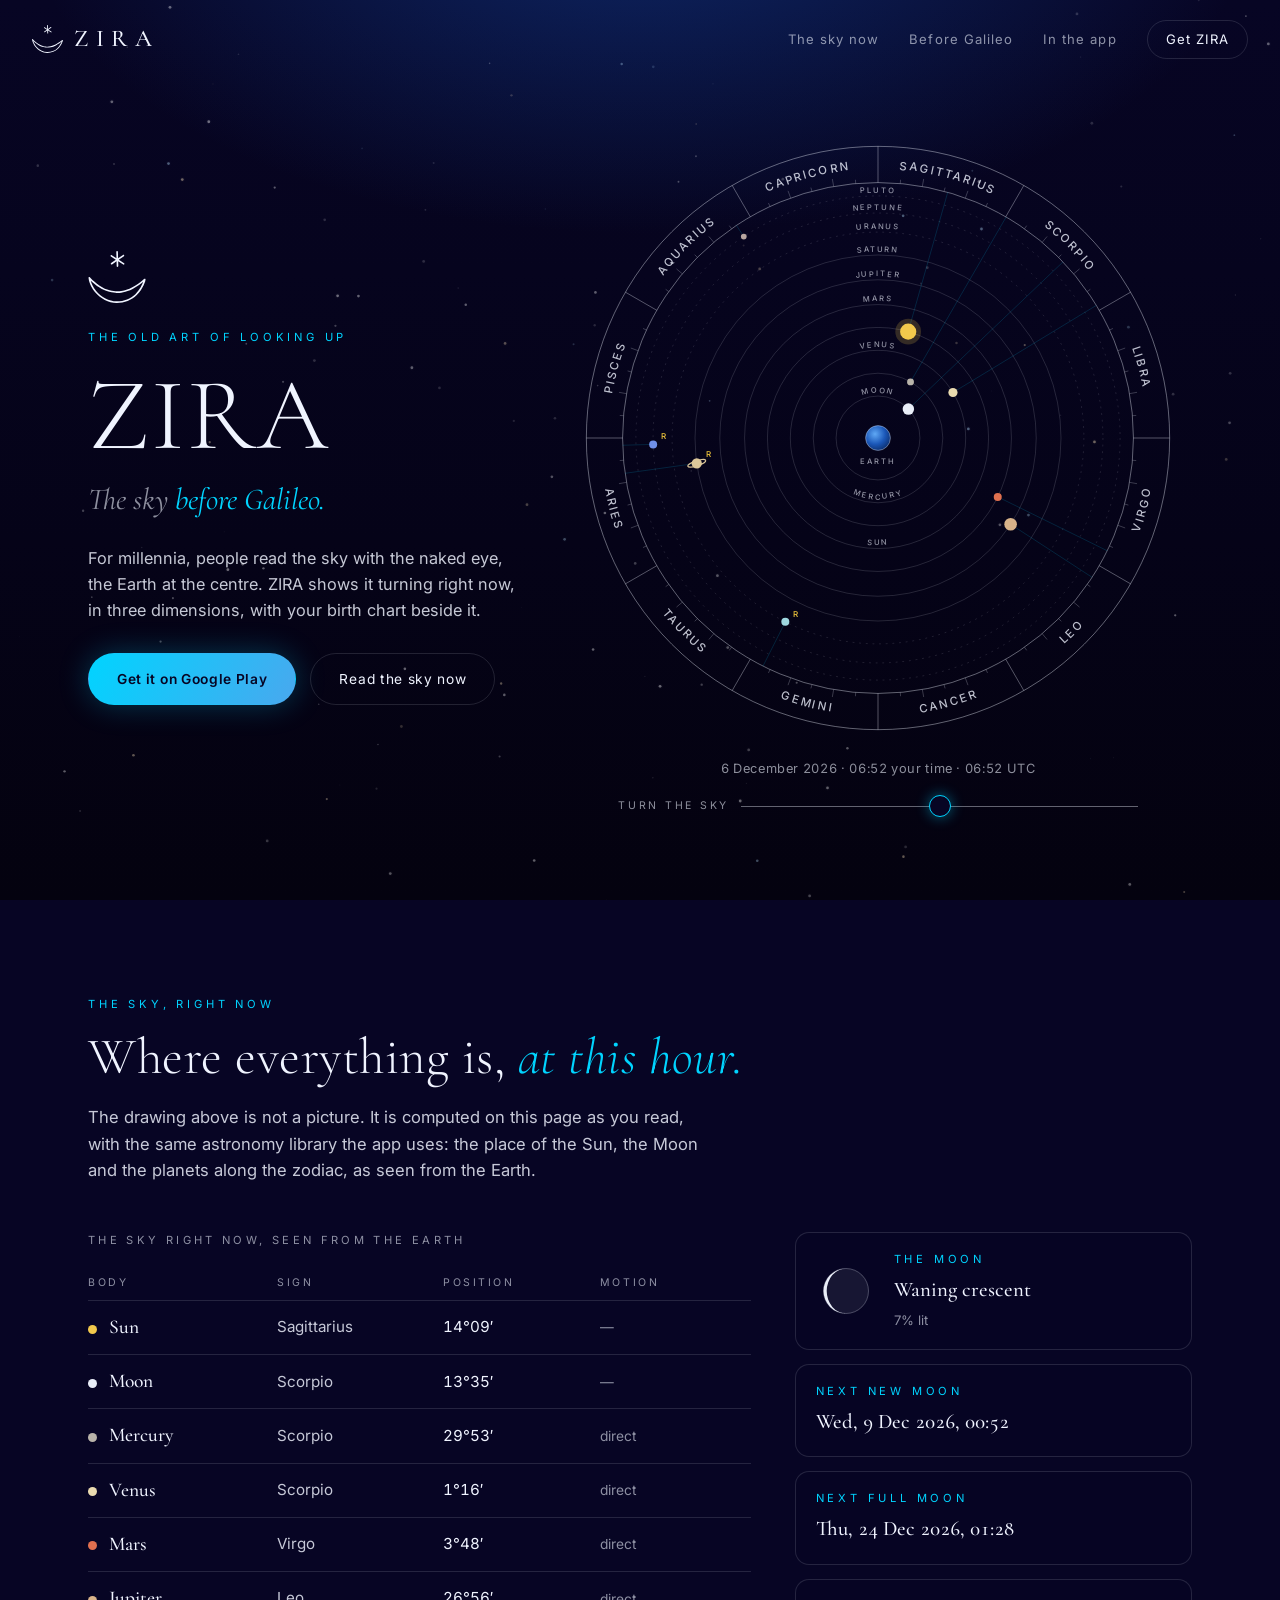
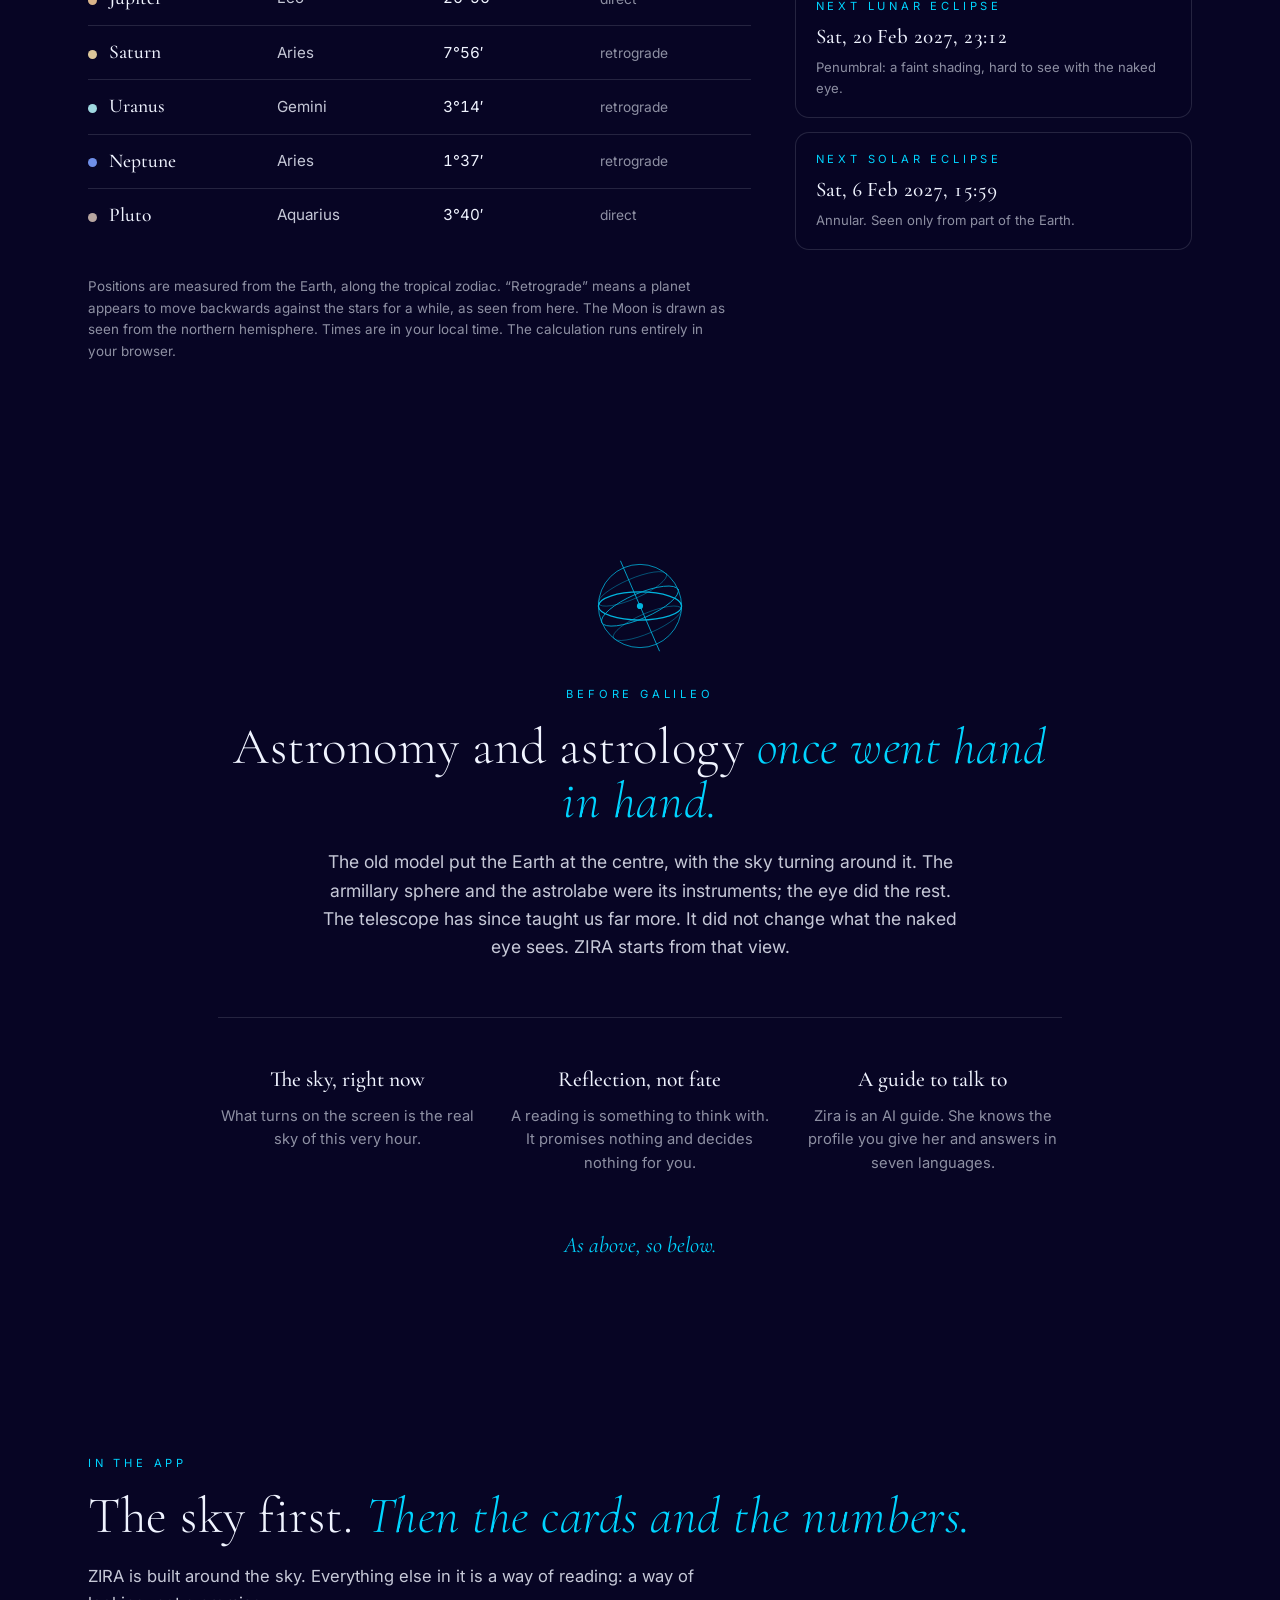
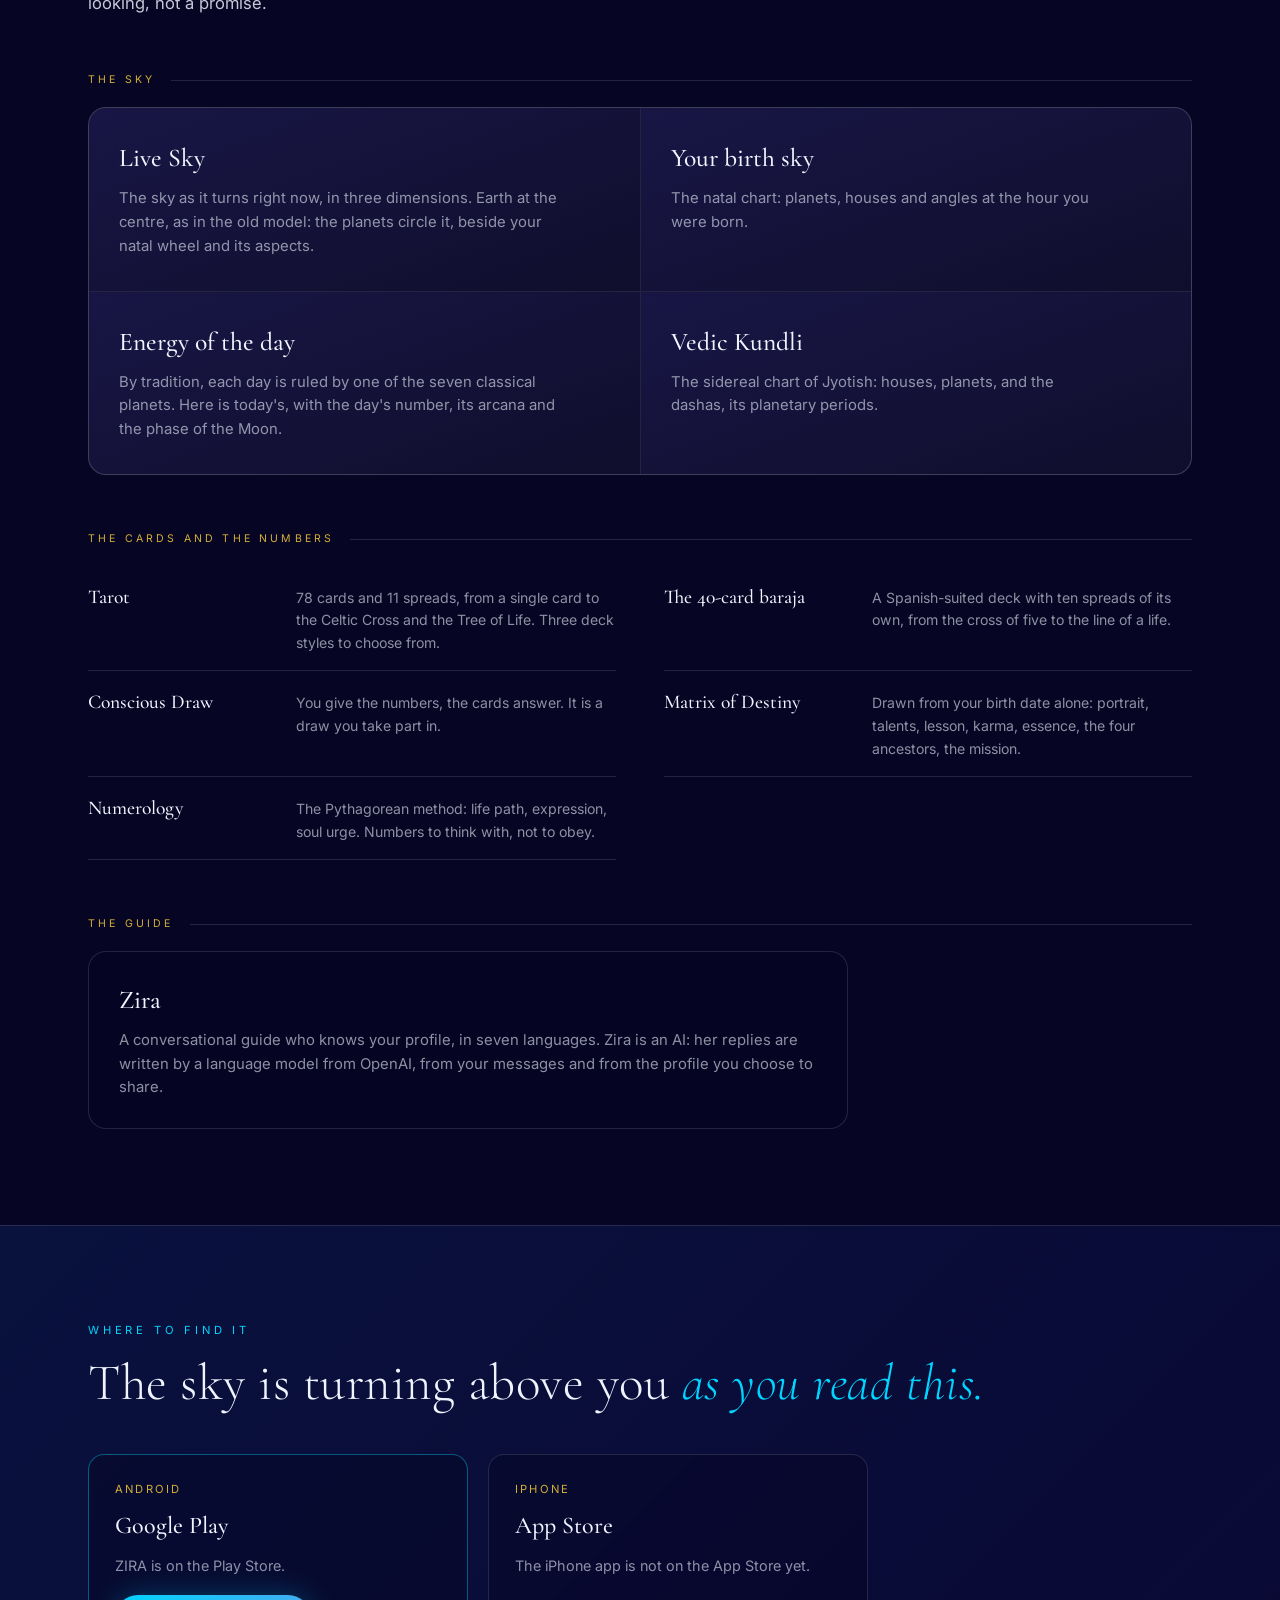
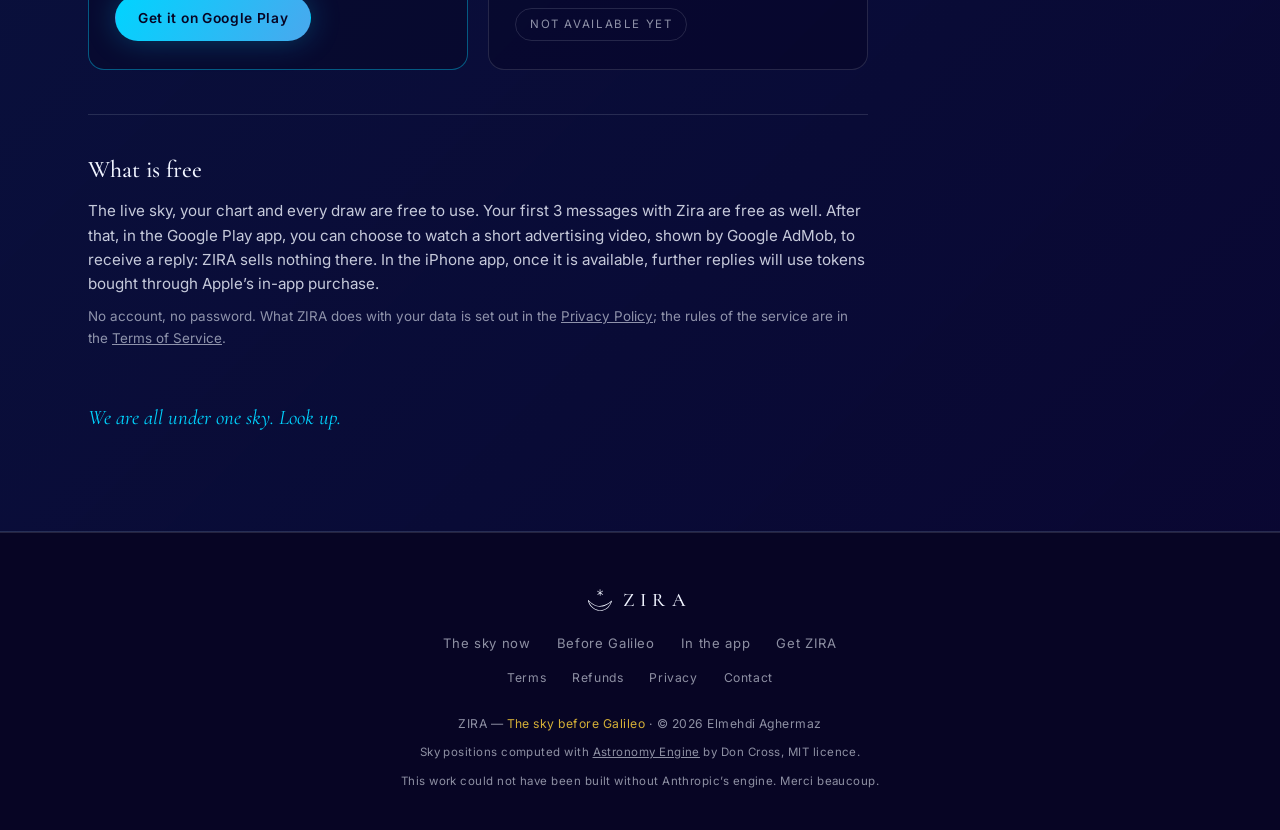
==== commit 8369a3de: "site: la relecture adverse de la page reconstruite Deux relecteurs (vérité et règles d'Apple ; techn" ====
--- a/index.html
+++ b/index.html
@@ -29,7 +29,7 @@
 <meta name="theme-color" content="#070524">
 <link rel="preconnect" href="https://fonts.googleapis.com">
 <link rel="preconnect" href="https://fonts.gstatic.com" crossorigin>
-<link href="https://fonts.googleapis.com/css2?family=Cormorant+Garamond:ital,wght@0,300;0,400;0,500;0,600;1,300;1,400&family=Inter:wght@300;400;500;600&display=swap" rel="stylesheet">
+<link href="https://fonts.googleapis.com/css2?family=Cormorant+Garamond:ital,wght@0,300;0,500;1,300;1,400&family=Inter:wght@400;500;600&display=swap" rel="stylesheet">
 <!--
   RECONSTRUITE LE 2026-10-11 — « ZIRA : The sky before Galileo » (owner).
   Premiere pierre de la nouvelle identite, celle qu'on presente a Apple.
@@ -79,6 +79,8 @@
   body{font-family:var(--body);background:var(--deep);color:var(--ink);line-height:1.6;overflow-x:hidden;-webkit-font-smoothing:antialiased}
   a{color:inherit}
   :focus-visible{outline:2px solid var(--cyan);outline-offset:3px;border-radius:4px}
+  .evitement{position:absolute;left:12px;top:-60px;z-index:100;background:var(--offwhite);color:var(--deep);padding:10px 16px;border-radius:8px;font-size:.86rem;text-decoration:none}
+  .evitement:focus{top:12px}
 
   .sky{position:fixed;inset:0;z-index:-2;
     background:
@@ -92,7 +94,7 @@
   /* ── Menu ── */
   nav{position:fixed;top:0;left:0;right:0;z-index:50;display:flex;justify-content:space-between;align-items:center;
     padding:20px 32px;transition:padding .4s ease, background .4s ease}
-  nav.scrolled{padding:12px 32px;background:rgba(5,3,24,.78);backdrop-filter:blur(14px);border-bottom:1px solid var(--line)}
+  nav.scrolled{padding:12px 32px;background:rgba(5,3,24,.78);-webkit-backdrop-filter:blur(14px);backdrop-filter:blur(14px);border-bottom:1px solid var(--line)}
   .logo{font-family:var(--display);font-size:1.5rem;letter-spacing:.32em;font-weight:500;color:var(--offwhite);
     text-decoration:none;display:flex;align-items:center;gap:11px}
   .navlinks{display:flex;gap:30px;align-items:center}
@@ -100,7 +102,7 @@
   .navlinks a:hover{color:var(--cyan)}
   .nav-cta{border:1px solid var(--line);padding:8px 18px;border-radius:40px;color:var(--offwhite)!important}
   .nav-cta:hover{border-color:var(--cyan)}
-  .burger{display:none;background:none;border:0;color:var(--offwhite);font-size:1.4rem;cursor:pointer;padding:4px 8px}
+  .burger{display:none;background:none;border:0;color:var(--offwhite);font-size:1.4rem;cursor:pointer;padding:10px 12px}
 
   /* ── Ouverture : la devise a gauche, l'instrument a droite ── */
   .hero{max-width:1160px;margin:0 auto;min-height:100vh;min-height:100svh;padding:104px 28px 48px;
@@ -116,7 +118,7 @@
   .cta-row{display:flex;gap:14px;flex-wrap:wrap}
   .btn{padding:14px 28px;border-radius:44px;font-size:.86rem;letter-spacing:.05em;text-decoration:none;
     transition:transform .3s, box-shadow .3s, border-color .3s, background .3s;border:1px solid transparent;display:inline-flex;align-items:center;gap:10px}
-  .btn-primary{background:linear-gradient(120deg,var(--cyan),var(--royal));color:var(--deep);font-weight:600;box-shadow:0 0 30px rgba(0,212,255,.26)}
+  .btn-primary{background:linear-gradient(120deg,var(--cyan),#49A8EE);color:var(--deep);font-weight:600;box-shadow:0 0 30px rgba(0,212,255,.26)}
   .btn-primary:hover{transform:translateY(-2px);box-shadow:0 8px 40px rgba(0,212,255,.45)}
   .btn-ghost{border-color:var(--line);color:var(--offwhite)}
   .btn-ghost:hover{border-color:var(--cyan);background:rgba(0,212,255,.06)}
@@ -130,7 +132,7 @@
   .i-div{stroke:rgba(240,244,255,.36);stroke-width:1}
   .i-tic{stroke:rgba(240,244,255,.24);stroke-width:1}
   .i-signe{font:500 12px var(--body);letter-spacing:.2em;fill:rgba(240,244,255,.78)}
-  .i-nom{font:500 8px var(--body);letter-spacing:.24em;fill:rgba(240,244,255,.46)}
+  .i-nom{font:500 8px var(--body);letter-spacing:.24em;fill:rgba(240,244,255,.6)}
   .i-centre{fill:rgba(240,244,255,.6)}
   .i-terre-bord{fill:none;stroke:rgba(240,244,255,.5);stroke-width:.8}
   .i-rayon{stroke:rgba(0,212,255,.17);stroke-width:1}
@@ -175,9 +177,13 @@
   .releve tbody tr.actif{background:rgba(0,212,255,.07)}
   .releve .chiffres{font-variant-numeric:tabular-nums;color:var(--offwhite)}
   .releve .retro{color:var(--gold)}
+  /* La colonne « Motion » disparait sur un petit ecran : la marque R prend le relais. */
+  .marque-retro{display:none;color:var(--gold);font-weight:600;text-decoration:none;margin-left:6px}
   .releve td:last-child{color:var(--ink-soft);font-size:.86rem}
   .pastille{display:inline-block;width:9px;height:9px;border-radius:50%;margin-right:12px;vertical-align:middle}
-  .almanach{display:grid;gap:14px}
+  /* Sans le calcul, les cartes n'auraient qu'un tiret a montrer. */
+  .almanach{display:none;gap:14px}
+  .ciel-vivant .almanach{display:grid}
   .carte{border:1px solid var(--line);border-radius:14px;padding:18px 20px;background:rgba(7,5,36,.45);display:flex;flex-direction:column;gap:4px}
   .carte strong{font-family:var(--display);font-size:1.3rem;font-weight:500;color:var(--offwhite);font-variant-numeric:tabular-nums}
   .carte .petit{font-size:.82rem;color:var(--ink-soft)}
@@ -238,7 +244,7 @@
   .copy{font-size:.76rem;color:var(--ink-soft);letter-spacing:.04em}
   .copy .devise{color:var(--gold)}
   /* Lignes de credit : elles creditent, elles ne reclament pas le regard. */
-  .thanks{font-size:.72rem;color:var(--ink-soft);opacity:.75;letter-spacing:.04em;margin-top:10px}
+  .thanks{font-size:.72rem;color:var(--ink-soft);letter-spacing:.04em;margin-top:10px}
   .thanks a{color:inherit}
 
   /* L'entree en scene de l'ouverture — rien d'autre ne depend d'une animation
@@ -260,9 +266,10 @@
   }
   @media(max-width:720px){
     .navlinks{position:fixed;top:0;right:0;left:auto;height:100vh;height:100dvh;width:74%;max-width:320px;z-index:55;
-      background:rgba(5,3,24,.97);backdrop-filter:blur(20px);
-      flex-direction:column;justify-content:center;gap:30px;transform:translateX(100%);transition:transform .4s;border-left:1px solid var(--line)}
-    .navlinks.open{transform:none}
+      background:rgba(5,3,24,.97);-webkit-backdrop-filter:blur(20px);backdrop-filter:blur(20px);
+      flex-direction:column;justify-content:center;gap:30px;transform:translateX(100%);visibility:hidden;
+      transition:transform .4s,visibility 0s .4s;border-left:1px solid var(--line)}
+    .navlinks.open{transform:none;visibility:visible;transition:transform .4s}
     .burger{display:block;z-index:60}
     nav,nav.scrolled{padding-left:20px;padding-right:20px}
     section{padding:72px 0}
@@ -278,7 +285,8 @@
     .releve{font-size:.9rem}
     .releve th,.releve td{padding-right:6px}
     .releve tbody th{font-size:1.1rem}
-    .releve thead th:last-child,.releve td:last-child{display:none}
+    .releve thead th:nth-child(4),.releve tbody td:nth-child(4){display:none}
+    .marque-retro{display:inline}
     .pastille{margin-right:8px}
   }
   @media (prefers-reduced-motion: reduce){
@@ -297,6 +305,7 @@
   </symbol>
 </svg>
 
+<a class="evitement" href="#contenu">Skip to content</a>
 <div class="sky"></div>
 <canvas id="skyfield" aria-hidden="true"></canvas>
 
@@ -314,6 +323,7 @@
   <button class="burger" id="burger" aria-label="Menu" aria-expanded="false" aria-controls="menu">☰</button>
 </nav>
 
+<main id="contenu">
 <header class="hero" id="top">
   <div class="hero-texte">
     <svg class="sigil monte" viewBox="-0.26 0.00 348.85 315.68" aria-hidden="true"><use href="#zira-mark"/></svg>
@@ -340,7 +350,7 @@
       <circle cx="320" cy="320" r="254" class="i-orbe tard"/><circle cx="320" cy="320" r="13" fill="#1B57B8"/>
     </svg>
     <figcaption>
-      <p class="quand" id="ciel-quand">The live positions need JavaScript.</p>
+      <p class="quand" id="ciel-quand">The live positions are computed in your browser; they could not be computed here.</p>
       <div class="temps">
         <label for="ciel-temps">Turn the sky</label>
         <input type="range" id="ciel-temps" min="-360" max="360" step="1" value="0">
@@ -359,7 +369,7 @@
       <table class="releve">
         <caption>The sky <span id="ciel-releve-titre">right now</span>, seen from the Earth</caption>
         <thead><tr><th scope="col">Body</th><th scope="col">Sign</th><th scope="col">Position</th><th scope="col">Motion</th></tr></thead>
-        <tbody id="ciel-releve"><tr><td colspan="4">The live positions need JavaScript.</td></tr></tbody>
+        <tbody id="ciel-releve"><tr><td colspan="4">The live positions are computed in your browser; they could not be computed here.</td></tr></tbody>
       </table>
       <div class="almanach">
         <div class="carte lune">
@@ -368,11 +378,11 @@
         </div>
         <div class="carte"><span class="etiquette">Next new Moon</span><strong id="ev-nouvelle">—</strong></div>
         <div class="carte"><span class="etiquette">Next full Moon</span><strong id="ev-pleine">—</strong></div>
-        <div class="carte"><span class="etiquette">Next lunar eclipse</span><strong id="ev-lunaire">—</strong><span class="petit"><span id="ev-lunaire-genre"></span> Seen from the night side of the Earth.</span></div>
-        <div class="carte"><span class="etiquette">Next solar eclipse</span><strong id="ev-solaire">—</strong><span class="petit"><span id="ev-solaire-genre"></span> Seen only from part of the Earth.</span></div>
+        <div class="carte"><span class="etiquette">Next lunar eclipse</span><strong id="ev-lunaire">—</strong><span class="petit" id="ev-lunaire-note"></span></div>
+        <div class="carte"><span class="etiquette">Next solar eclipse</span><strong id="ev-solaire">—</strong><span class="petit" id="ev-solaire-note"></span></div>
       </div>
     </div>
-    <p class="fine">Positions are measured from the Earth, along the tropical zodiac. “Retrograde” means a planet appears to move backwards against the stars for a while, as seen from here. Times are in your local time. The calculation runs entirely in your browser.</p>
+    <p class="fine">Positions are measured from the Earth, along the tropical zodiac. “Retrograde” means a planet appears to move backwards against the stars for a while, as seen from here. The Moon is drawn as seen from the northern hemisphere. Times are in your local time. The calculation runs entirely in your browser.</p>
   </div>
 </section>
 
@@ -428,7 +438,7 @@
     <p class="rang">The guide</p>
     <div class="le-guide">
       <h3>Zira</h3>
-      <p>A conversational guide who knows your profile, in seven languages. Zira is an AI: her replies are written by a language model, from your messages and from the profile you choose to share.</p>
+      <p>A conversational guide who knows your profile, in seven languages. Zira is an AI: her replies are written by a language model from OpenAI, from your messages and from the profile you choose to share.</p>
     </div>
   </div>
 </section>
@@ -455,16 +465,18 @@
 
     <!-- CE QUI EST GRATUIT — et aucun prix. Seules les reponses de Zira
          comptent des jetons (zira-ai/chat_v3.py) ; sur Google Play rien ne se
-         vend : une courte video ouvre une reponse (privacy/). L'ancre
+         vend : une courte video publicitaire ouvre une reponse (privacy/) ;
+         le build iOS vendra par l'achat integre d'Apple. L'ancre
          #pricing reste pour les liens des pages legales et de 404.html. -->
     <div class="gratuit" id="pricing">
       <h3>What is free</h3>
-      <p>The live sky, your chart and every draw are free to use. Your first 3 messages with Zira are free as well. After that, in the Google Play app, you can choose to watch a short video to receive a reply: ZIRA sells nothing there.</p>
-      <p>No account, no password. Your profile and your conversations are stored on your device; our server uses them only while Zira writes her reply, and does not keep them. The details are in the <a href="/privacy/">Privacy Policy</a> and the <a href="/terms/">Terms of Service</a>.</p>
+      <p>The live sky, your chart and every draw are free to use. Your first 3 messages with Zira are free as well. After that, in the Google Play app, you can choose to watch a short advertising video, shown by Google AdMob, to receive a reply: ZIRA sells nothing there. In the iPhone app, once it is available, further replies will use tokens bought through Apple’s in-app purchase.</p>
+      <p>No account, no password. What ZIRA does with your data is set out in the <a href="/privacy/">Privacy Policy</a>; the rules of the service are in the <a href="/terms/">Terms of Service</a>.</p>
     </div>
     <p class="sky-line">We are all under one sky. Look up.</p>
   </div>
 </section>
+</main>
 
 <footer>
   <div class="wrap">
@@ -491,15 +503,15 @@
 </footer>
 
 <!-- Le ciel : la bibliotheque d'abord, puis le calcul et le dessin de la page. -->
-<script src="/vendor/astronomy.browser.min.js" defer></script>
-<script src="/ciel.js" defer></script>
+<script src="/vendor/astronomy.browser.min.js?v=2.1.19" defer></script>
+<script src="/ciel.js?v=20261011" defer></script>
 <script>
   /* === Skyfield: realistic stars + rare meteors (replaces old DOM dots) === */
   (function(){
     const calme=matchMedia('(prefers-reduced-motion: reduce)').matches; // ciel fixe, sans etoile filante
     const canvas=document.getElementById('skyfield');
     const ctx=canvas.getContext('2d');
-    let W=0,H=0,dpr=1,stars=[],meteors=[],rafId=null,lastT=0,nextMeteorAt=0;
+    let W=0,H=0,dpr=1,stars=[],meteors=[],rafId=null,lastT=0,nextMeteorAt=0,largeurDesEtoiles=-1;
 
     function resize(){
       dpr=Math.min(window.devicePixelRatio||1,2);
@@ -507,7 +519,7 @@
       canvas.width=Math.round(W*dpr);canvas.height=Math.round(H*dpr);
       canvas.style.width=W+'px';canvas.style.height=H+'px';
       ctx.setTransform(dpr,0,0,dpr,0,0);
-      buildStars();
+      if(W!==largeurDesEtoiles){largeurDesEtoiles=W;buildStars();} // pas a chaque repli de la barre d'adresse
     }
 
     /* magnitude distribution: few bright stars, many faint ones */
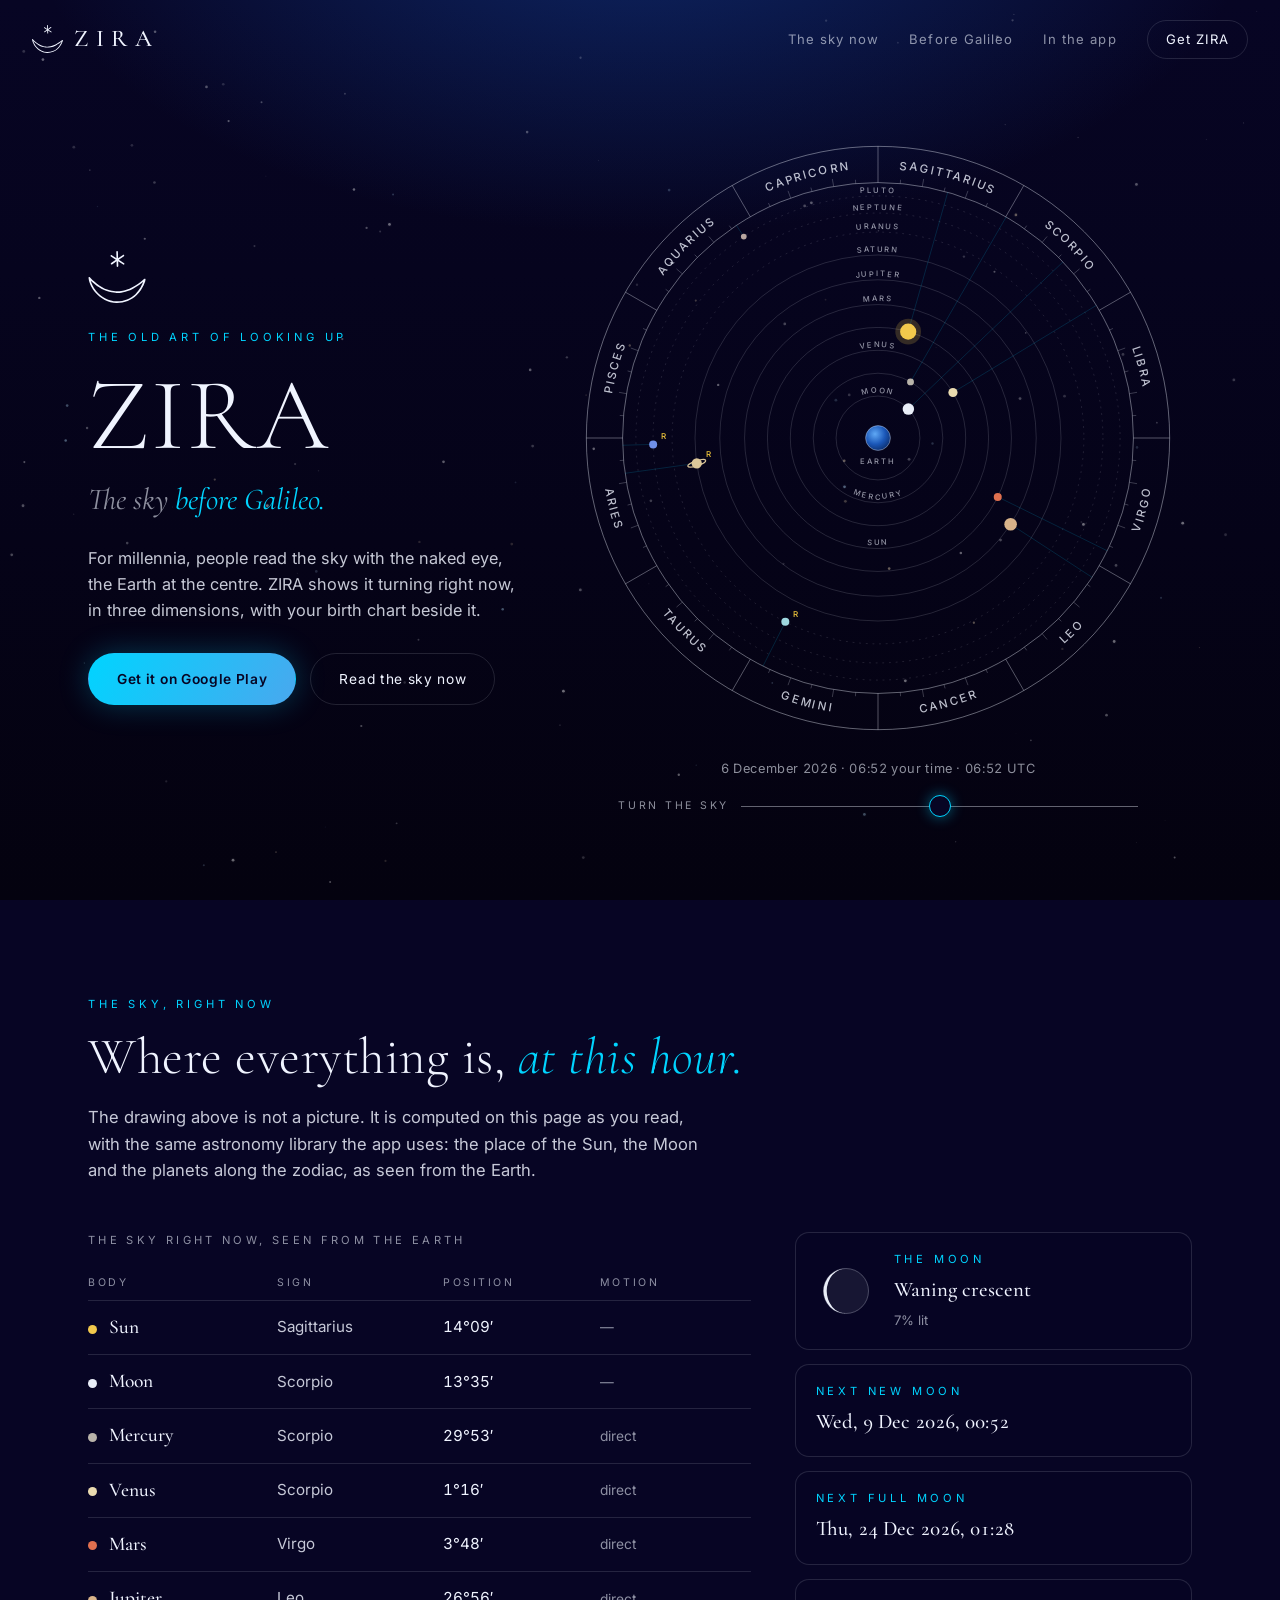
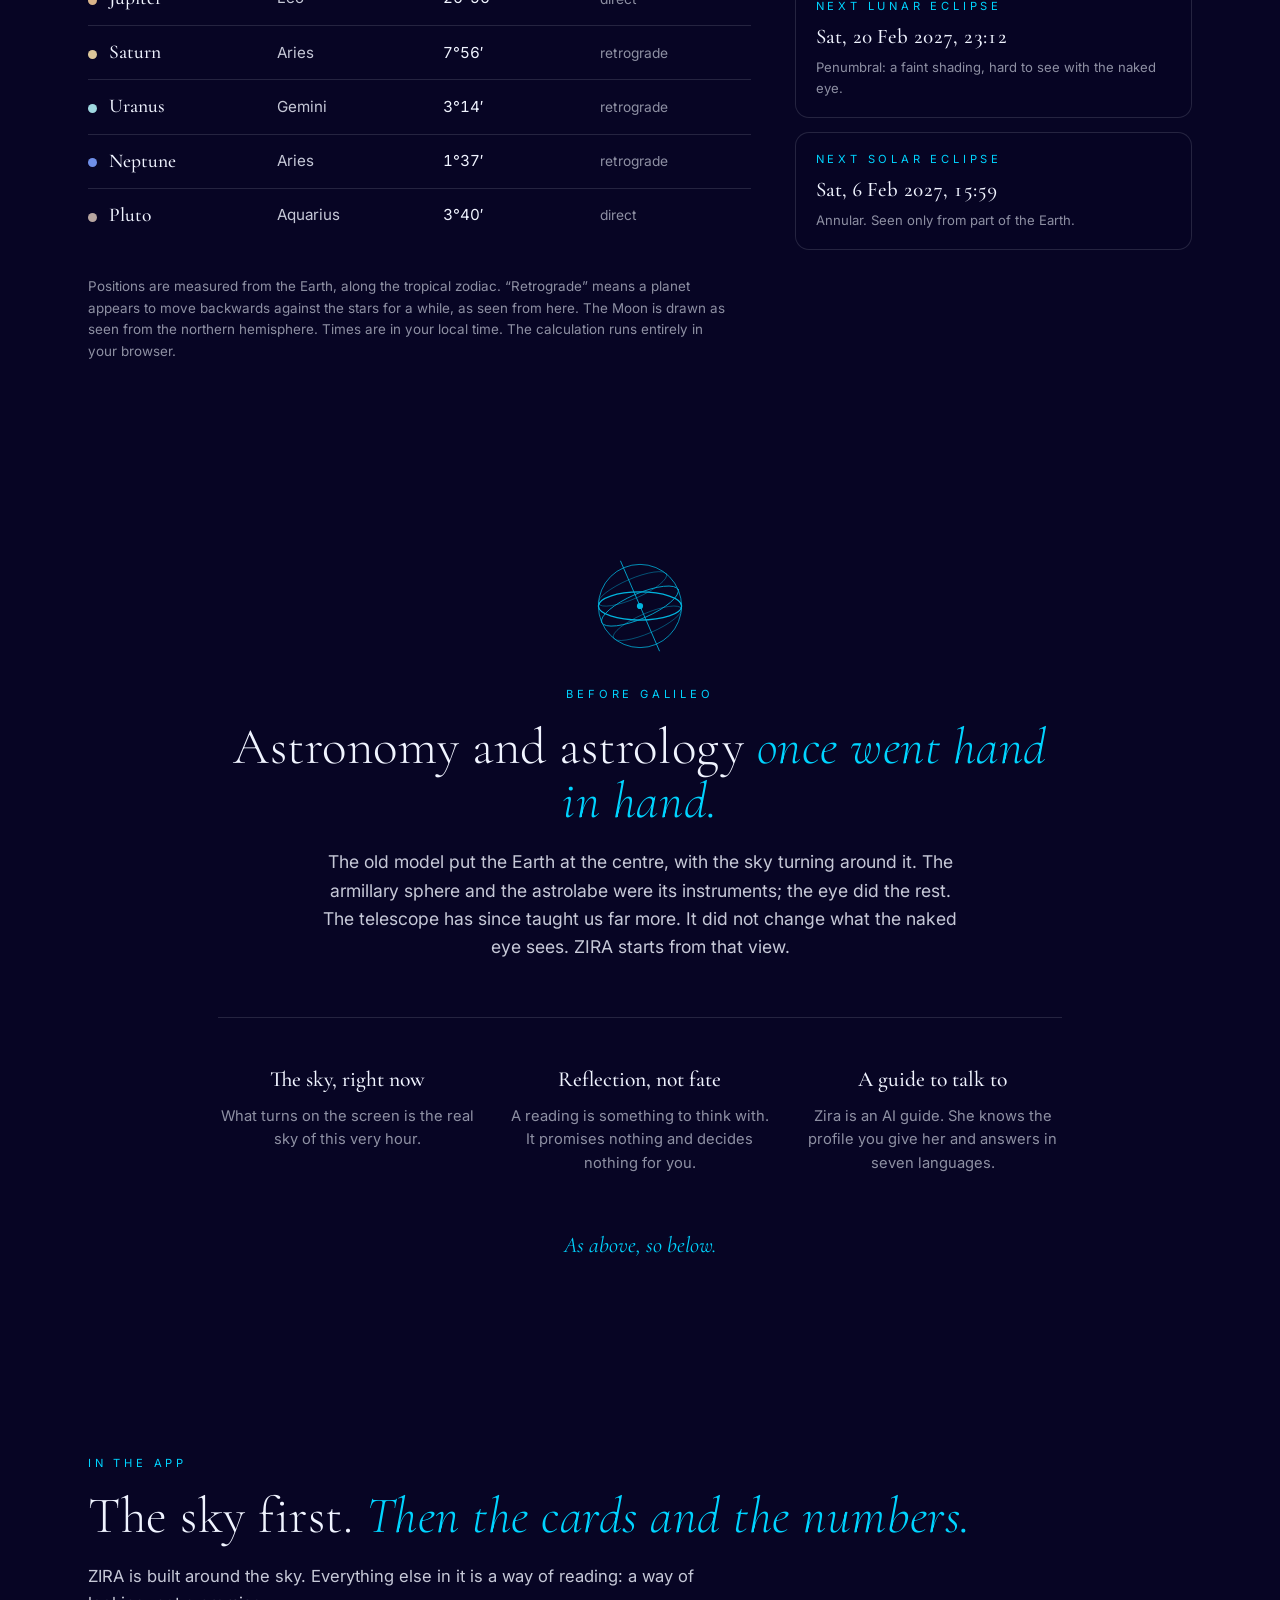
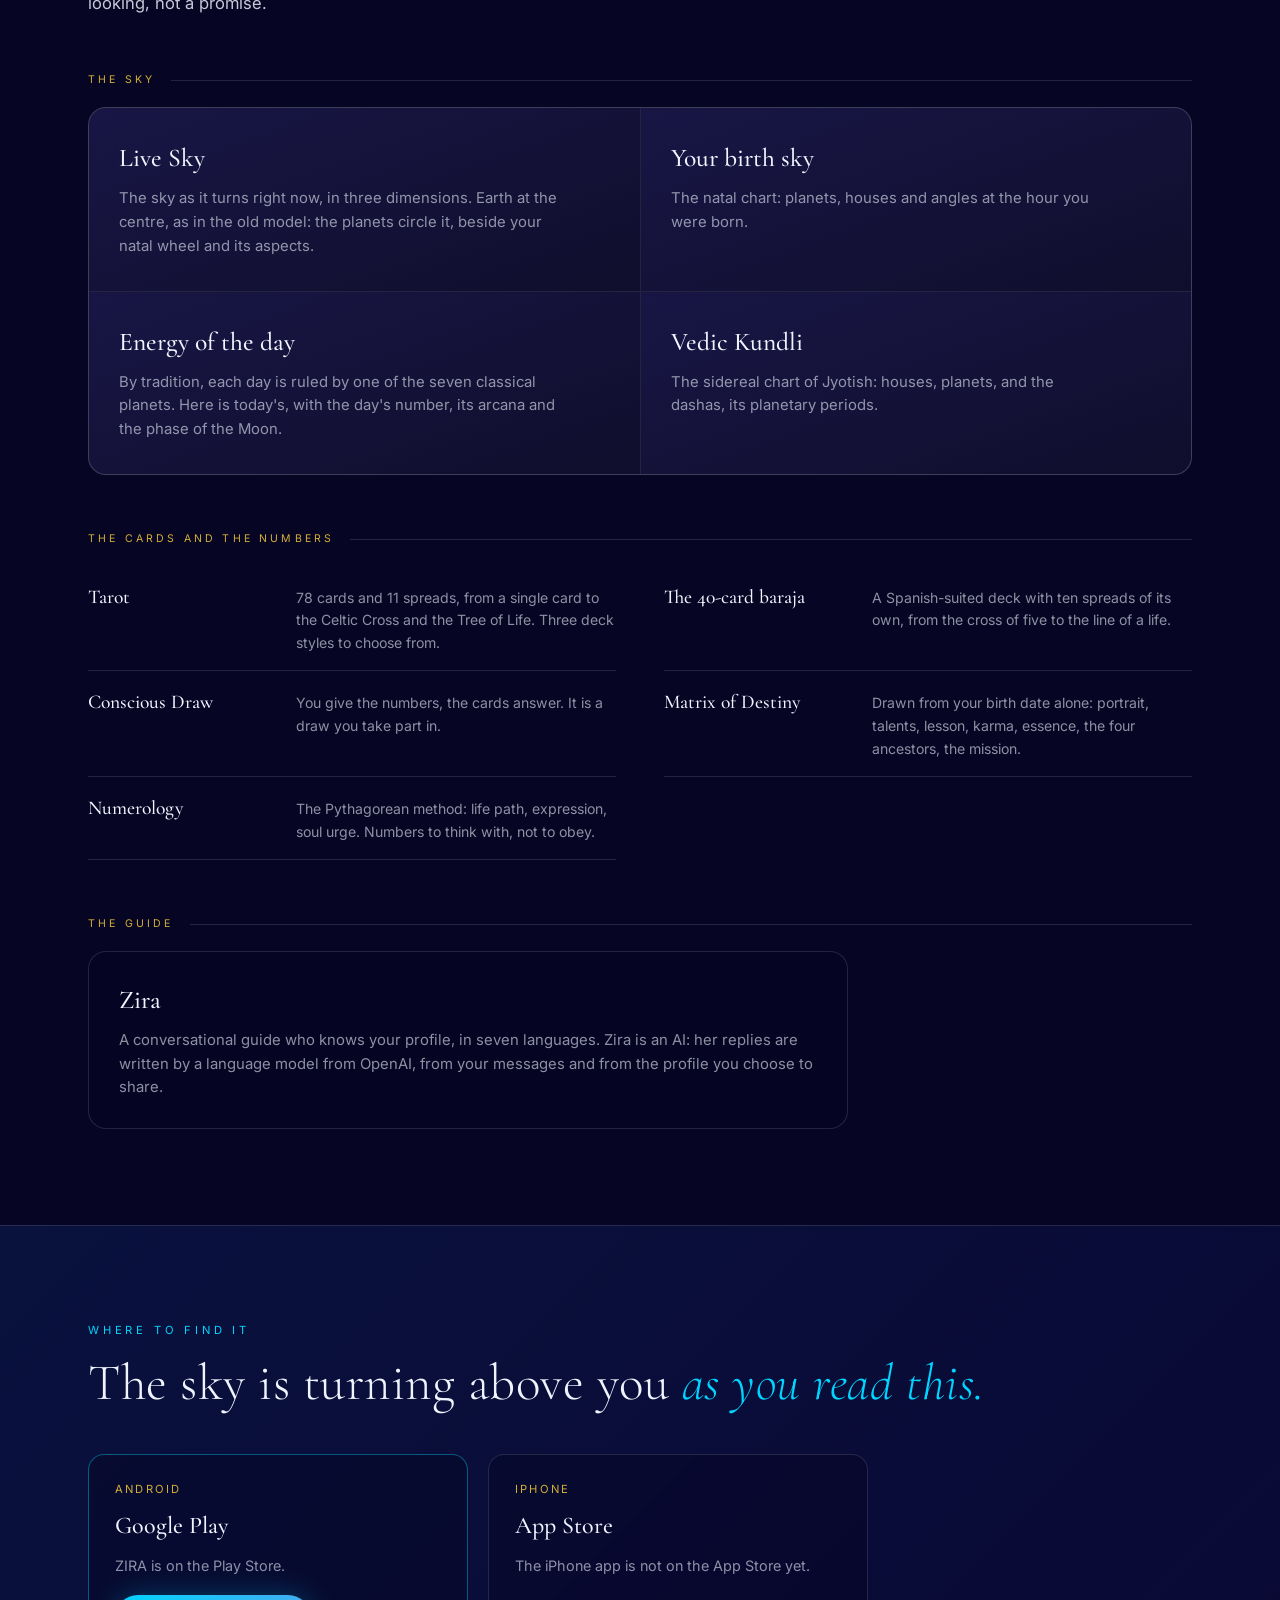
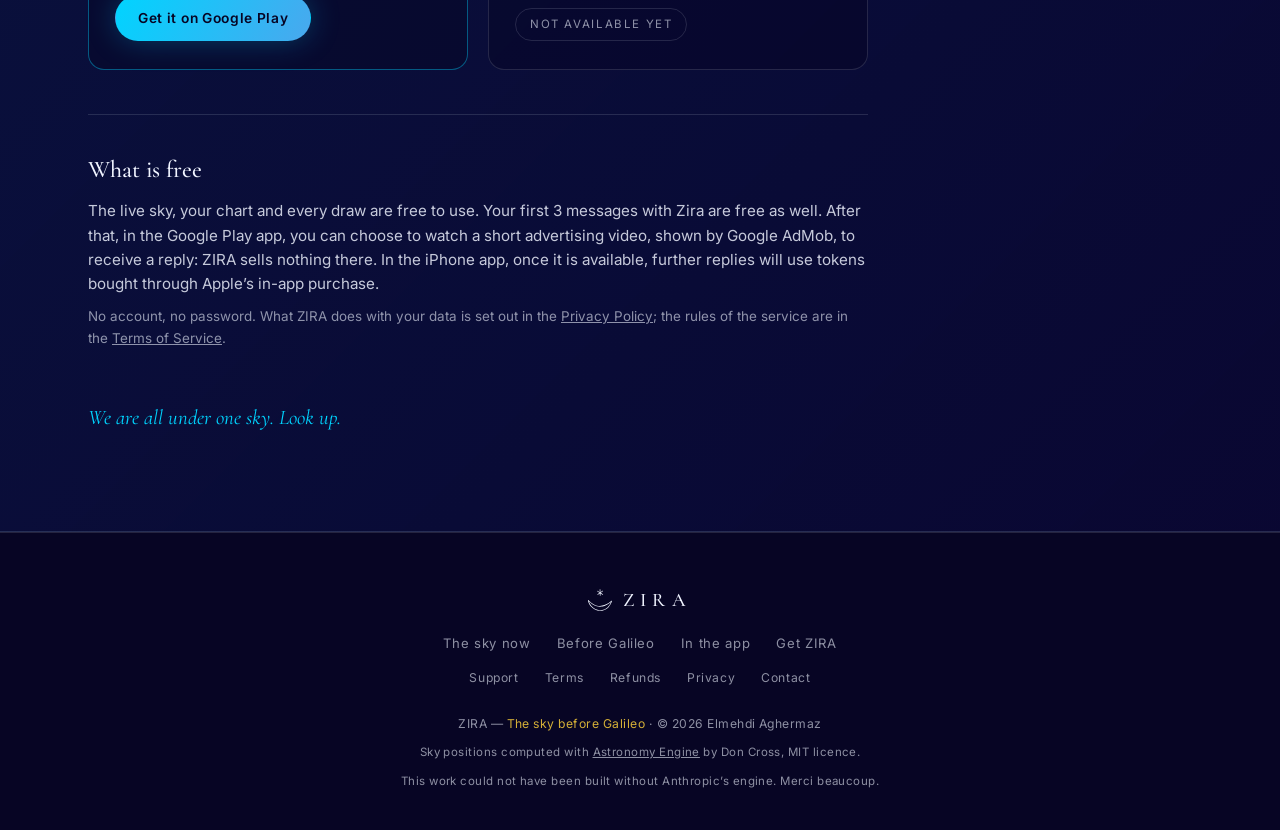
==== commit 4ad6d61a: "site: une page d'assistance pour l'App Store, et deux phrases justes L'audit des règles d'Apple du 2" ====
--- a/index.html
+++ b/index.html
@@ -491,6 +491,7 @@
       <a href="#get">Get ZIRA</a>
     </div>
     <div class="foot-links legal">
+      <a href="/support/">Support</a>
       <a href="/terms/">Terms</a>
       <a href="/refunds/">Refunds</a>
       <a href="/privacy/">Privacy</a>
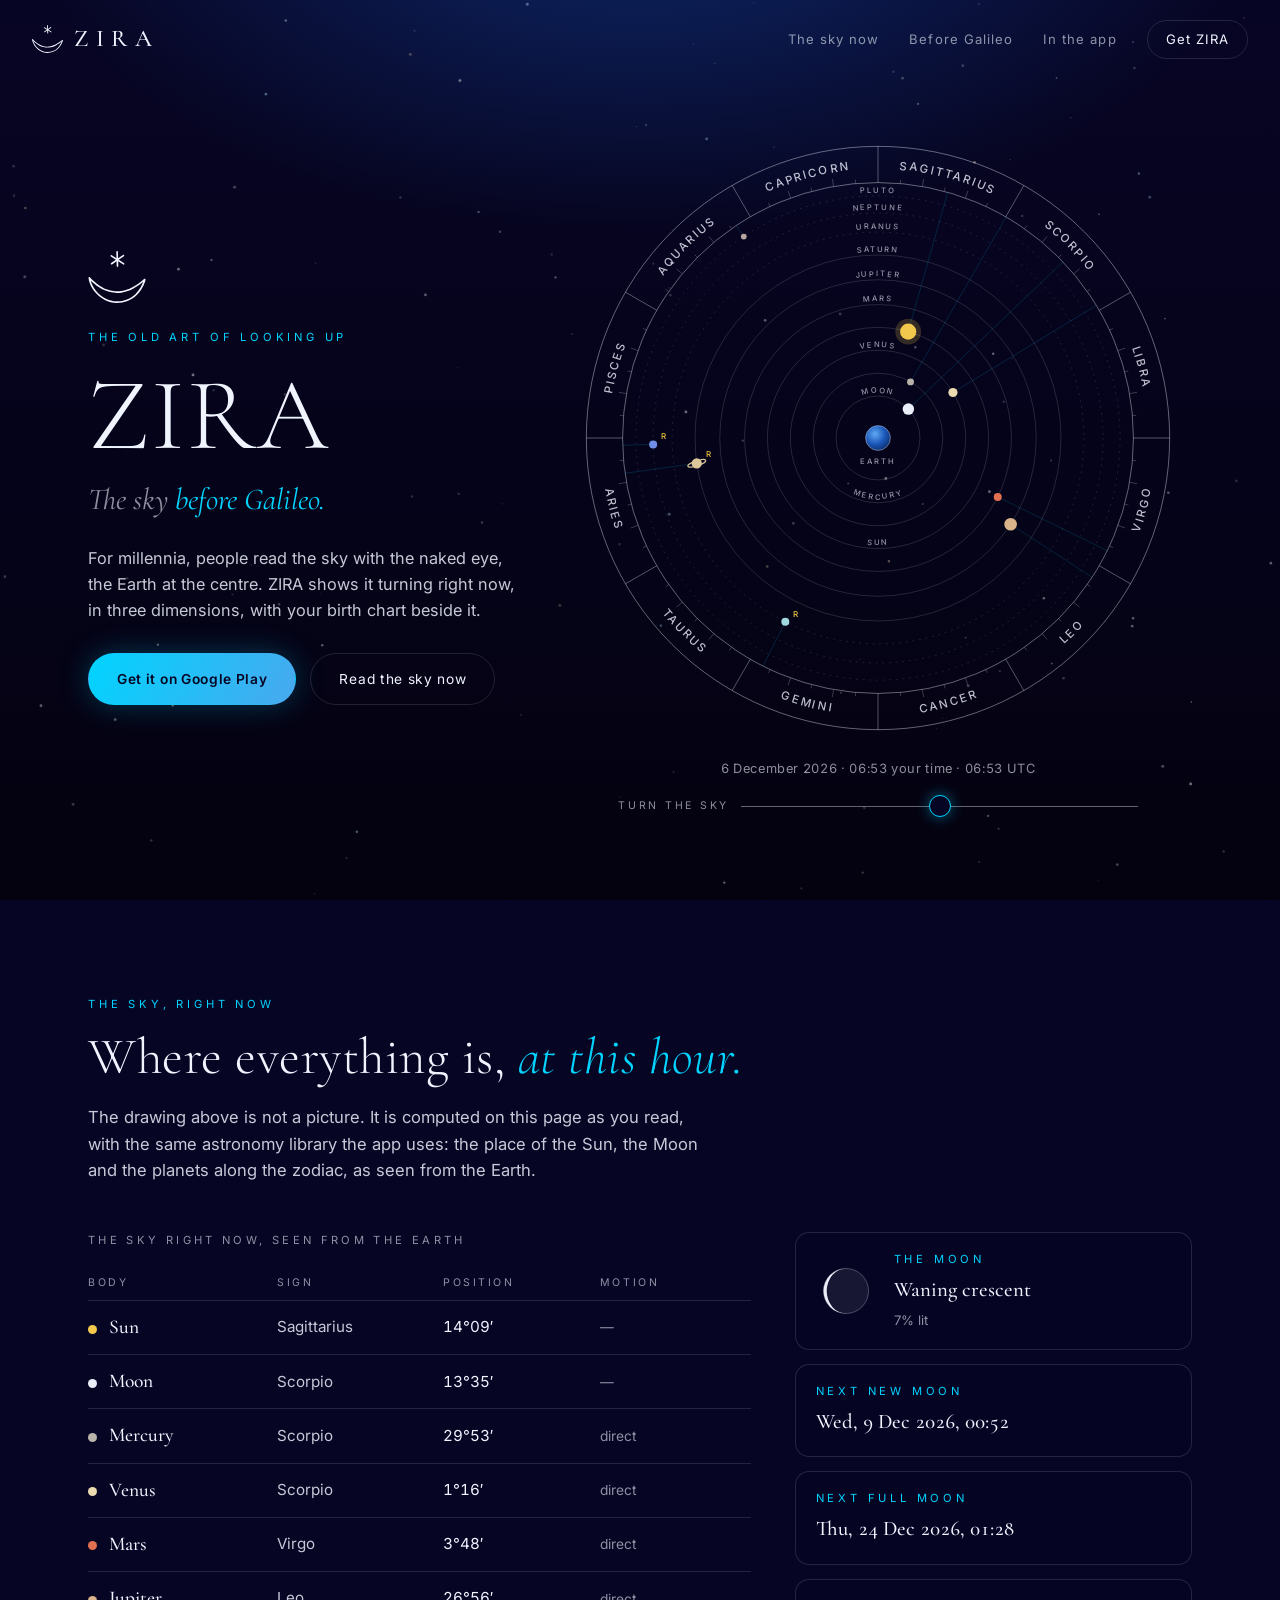
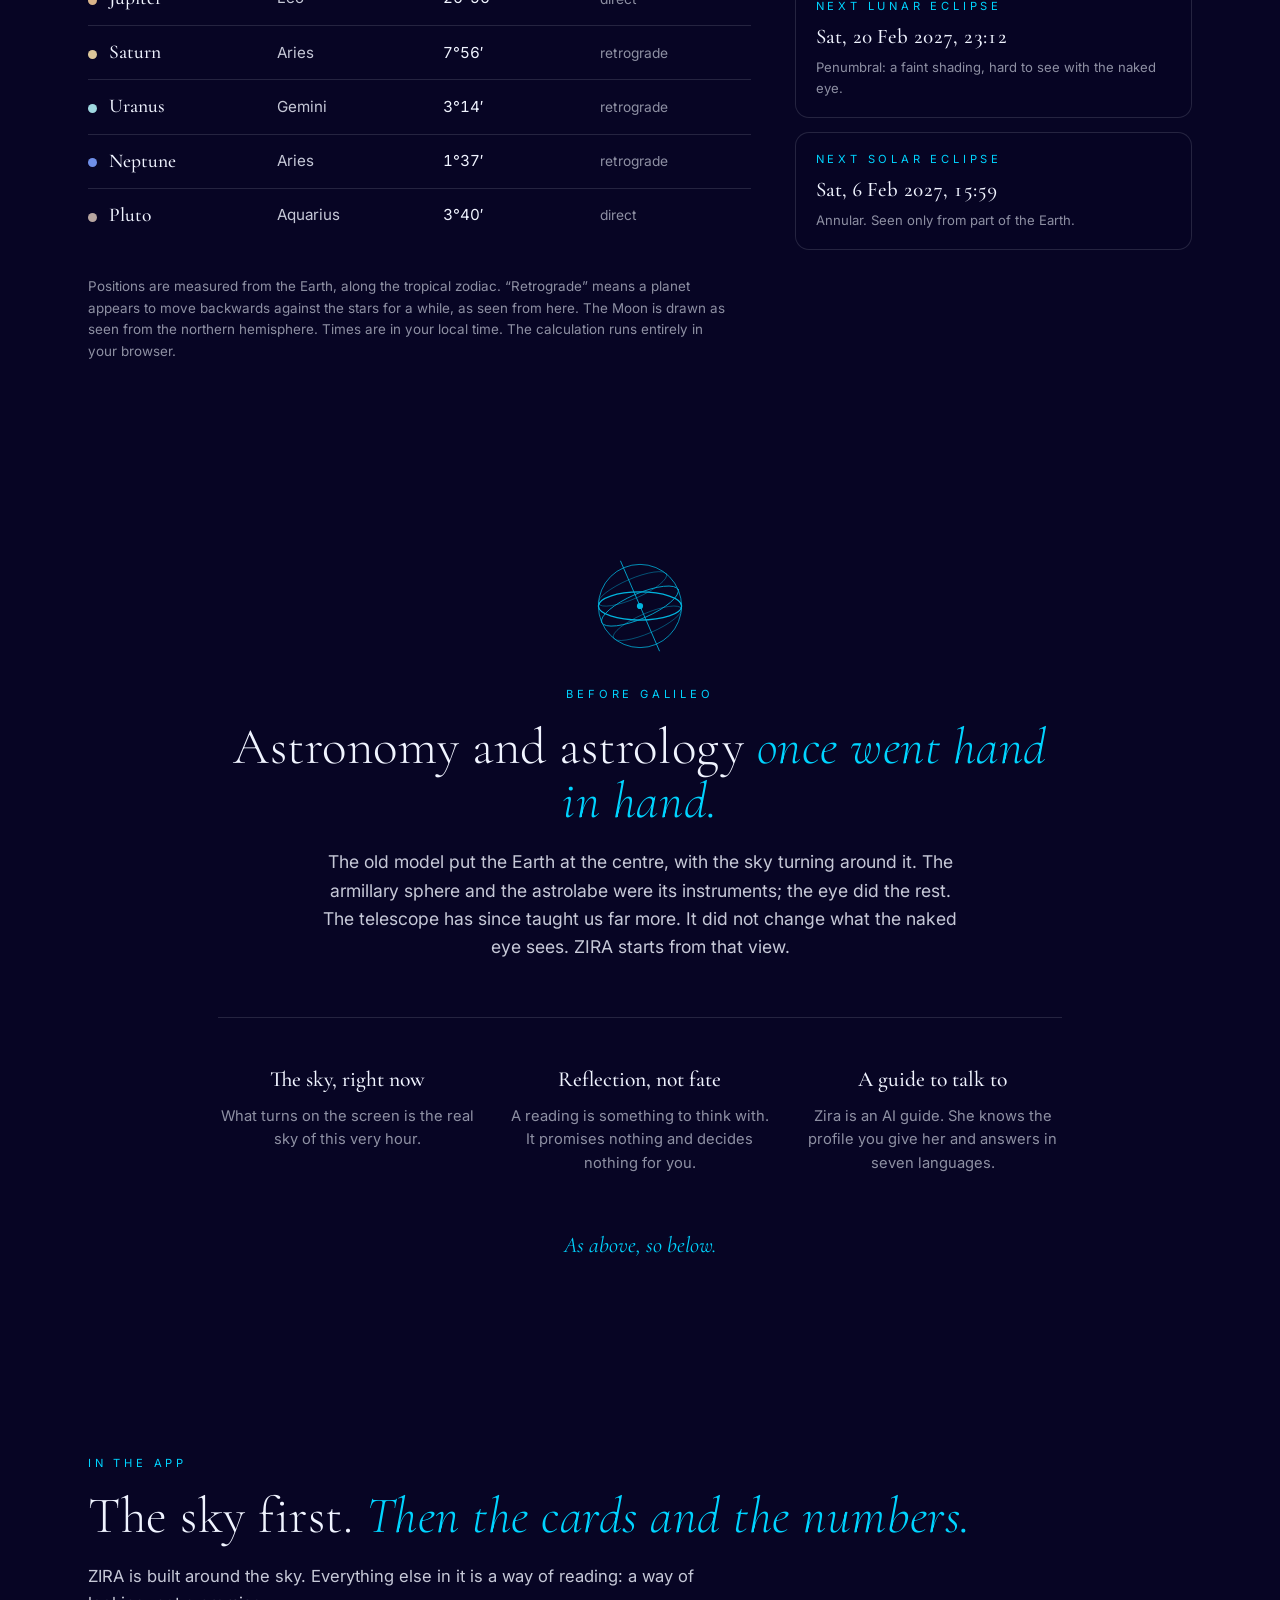
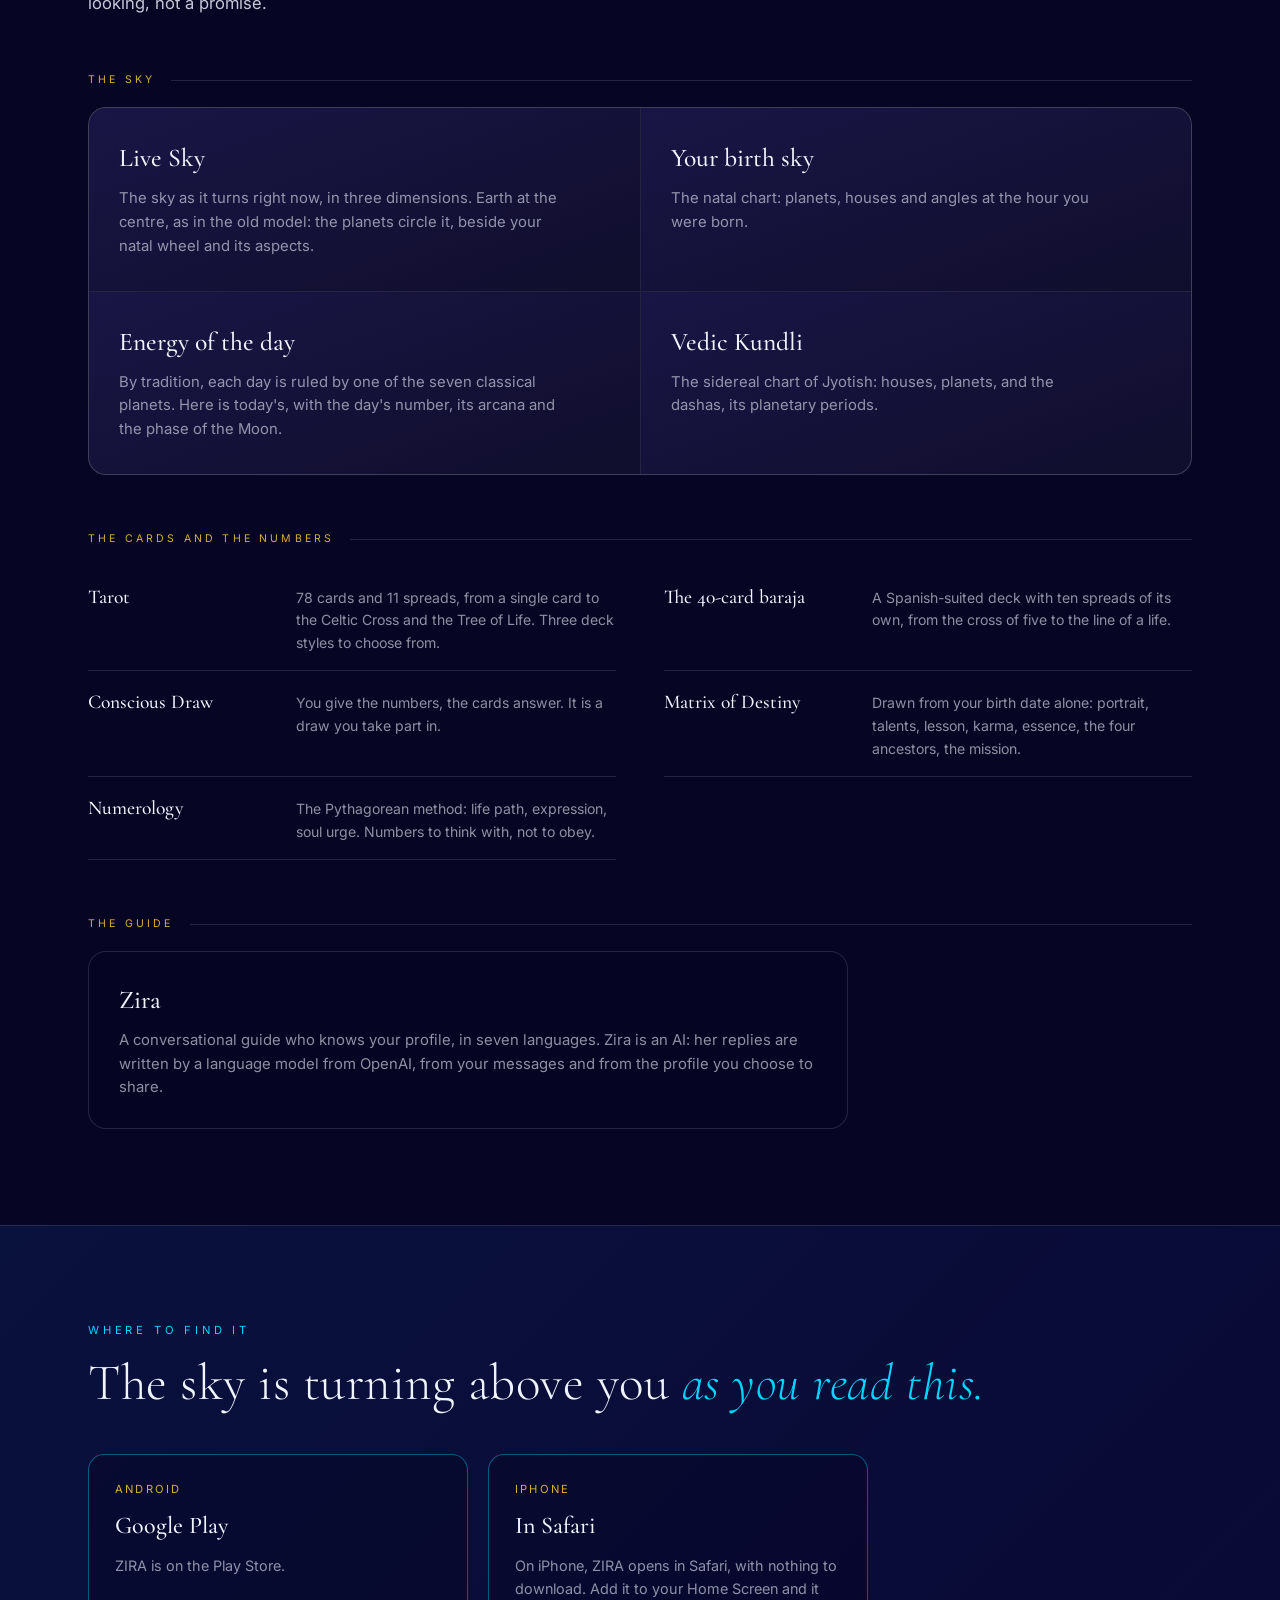
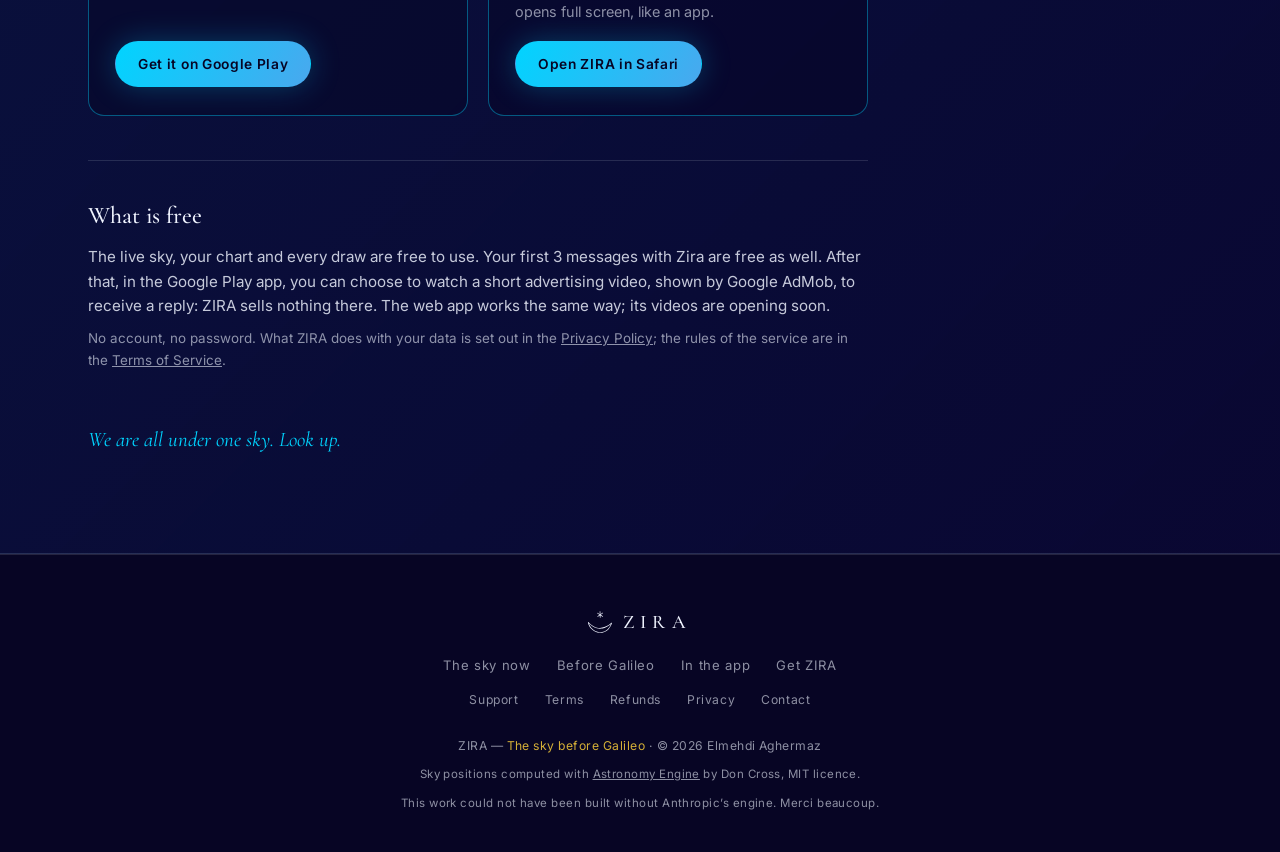
==== commit 202961fa: "site: l'iPhone ouvre ZIRA dans Safari Owner, 2026-10-24 : « je le ferai sur le site, pas sur l'App S" ====
--- a/index.html
+++ b/index.html
@@ -455,22 +455,27 @@
         <p>ZIRA is on the Play Store.</p>
         <a class="btn btn-primary" href="https://play.google.com/store/apps/details?id=com.alhassan.ziraapp" target="_blank" rel="noopener">Get it on Google Play</a>
       </div>
-      <div class="porte">
+      <!-- 2026-10-24, owner : l'iPhone passe par le navigateur, pas par
+           l'App Store. /app/ = l'export `npm run export:web -- --pubs`
+           (zira-v4-app/docs/WEB_PUBS.md). -->
+      <div class="porte ouverte">
         <span class="etiquette">iPhone</span>
-        <h3>App Store</h3>
-        <p>The iPhone app is not on the App Store yet.</p>
-        <span class="etat">Not available yet</span>
+        <h3>In Safari</h3>
+        <p>On iPhone, ZIRA opens in Safari, with nothing to download. Add it to your Home Screen and it opens full screen, like an app.</p>
+        <a class="btn btn-primary" href="/app/">Open ZIRA in Safari</a>
       </div>
     </div>
 
     <!-- CE QUI EST GRATUIT — et aucun prix. Seules les reponses de Zira
-         comptent des jetons (zira-ai/chat_v3.py) ; sur Google Play rien ne se
-         vend : une courte video publicitaire ouvre une reponse (privacy/) ;
-         le build iOS vendra par l'achat integre d'Apple. L'ancre
-         #pricing reste pour les liens des pages legales et de 404.html. -->
+         comptent des jetons (zira-ai/chat_v3.py) ; sur Google Play et dans la
+         version navigateur rien ne se vend : une courte video publicitaire
+         ouvre une reponse (privacy/). Les videos du navigateur s'allument
+         depuis Render (WEB_PUBS_*) : tant qu'elles sont fermees, l'app dit
+         « bientot ». L'ancre #pricing reste pour les liens des pages
+         legales et de 404.html. -->
     <div class="gratuit" id="pricing">
       <h3>What is free</h3>
-      <p>The live sky, your chart and every draw are free to use. Your first 3 messages with Zira are free as well. After that, in the Google Play app, you can choose to watch a short advertising video, shown by Google AdMob, to receive a reply: ZIRA sells nothing there. In the iPhone app, once it is available, further replies will use tokens bought through Apple’s in-app purchase.</p>
+      <p>The live sky, your chart and every draw are free to use. Your first 3 messages with Zira are free as well. After that, in the Google Play app, you can choose to watch a short advertising video, shown by Google AdMob, to receive a reply: ZIRA sells nothing there. The web app works the same way; its videos are opening soon.</p>
       <p>No account, no password. What ZIRA does with your data is set out in the <a href="/privacy/">Privacy Policy</a>; the rules of the service are in the <a href="/terms/">Terms of Service</a>.</p>
     </div>
     <p class="sky-line">We are all under one sky. Look up.</p>
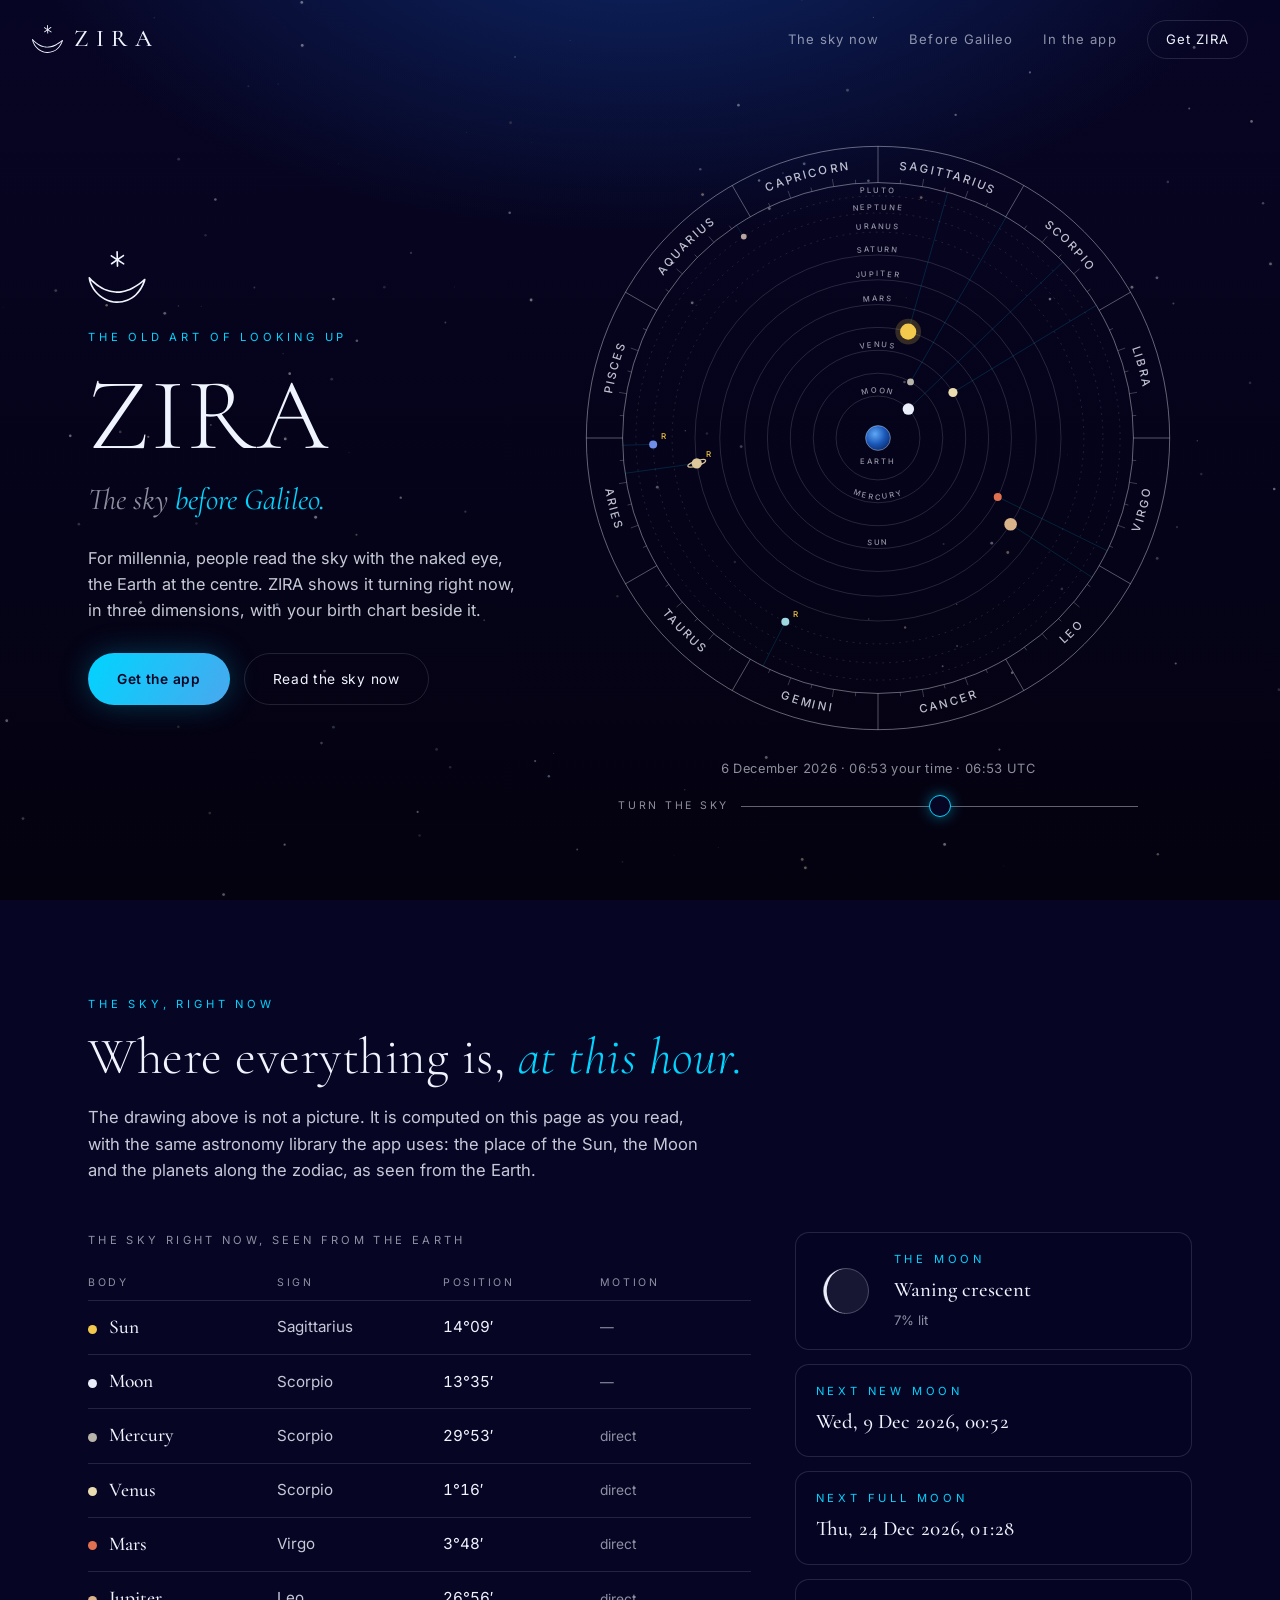
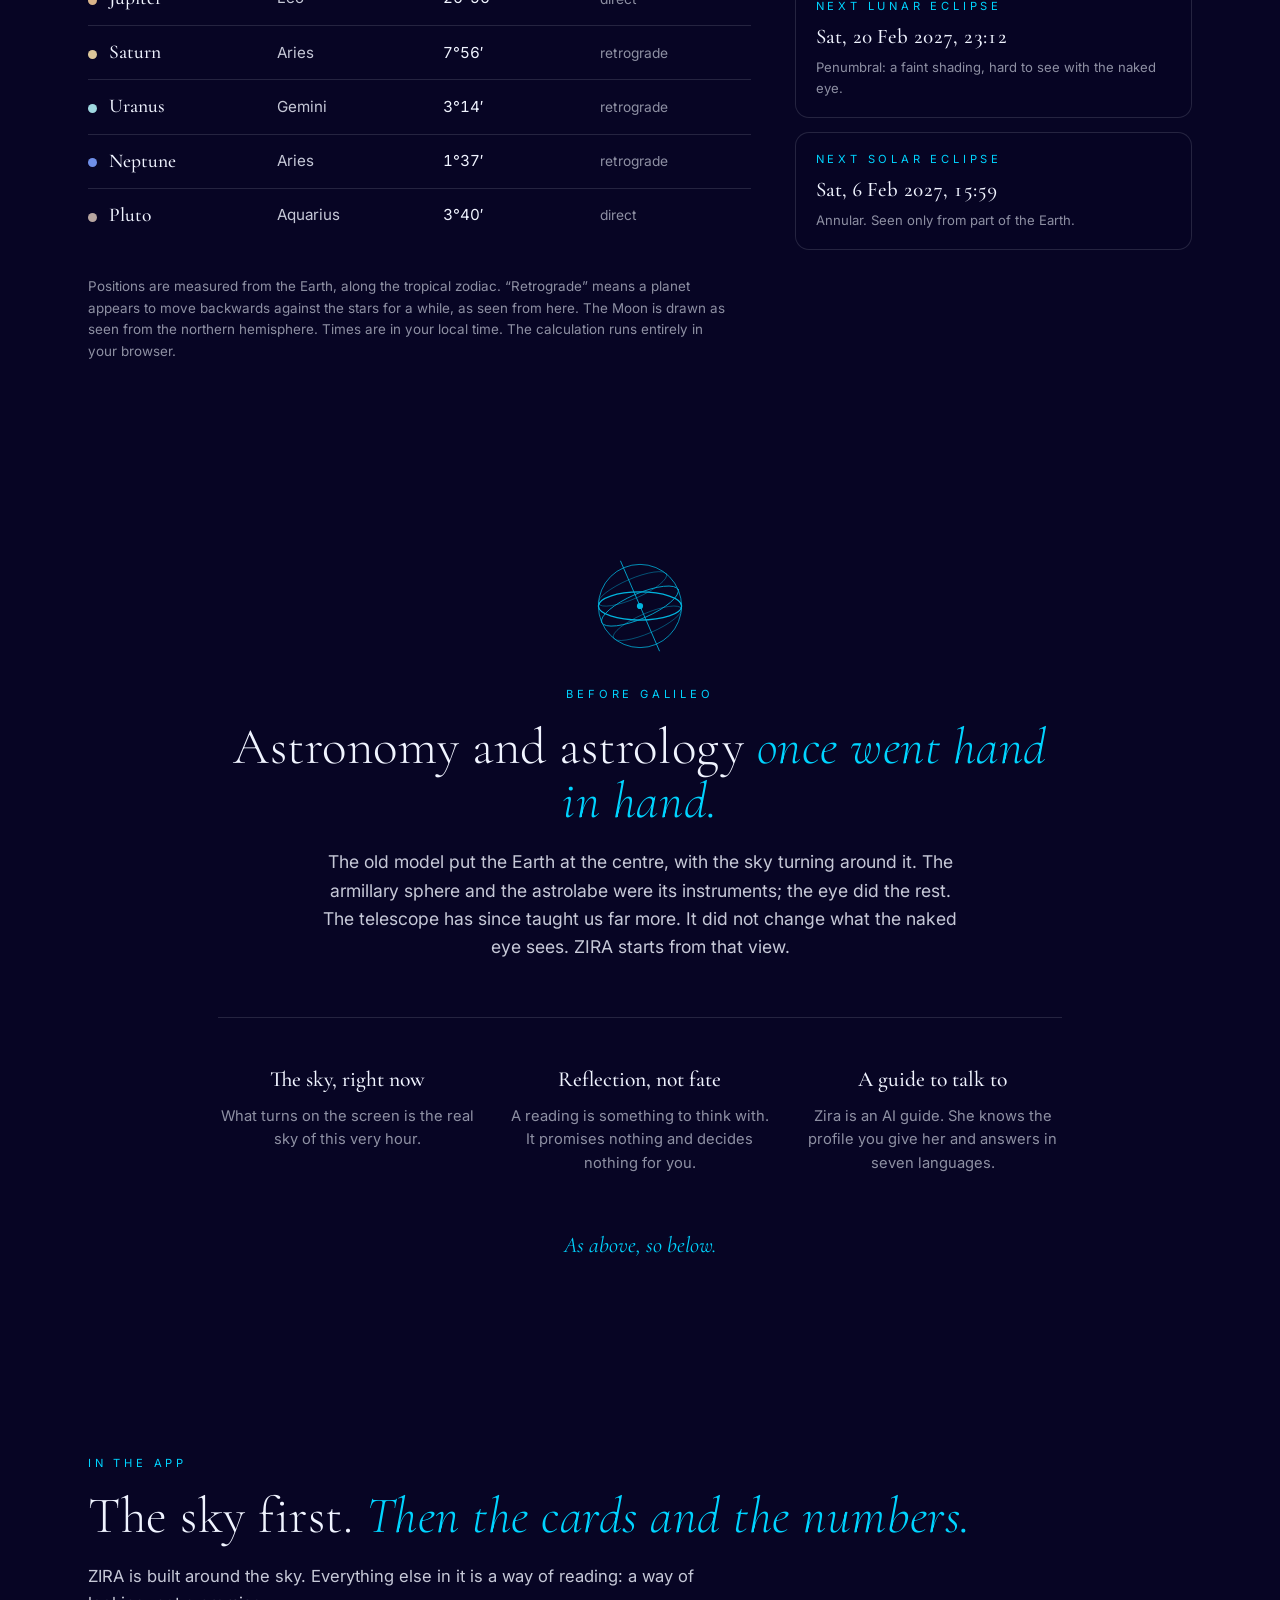
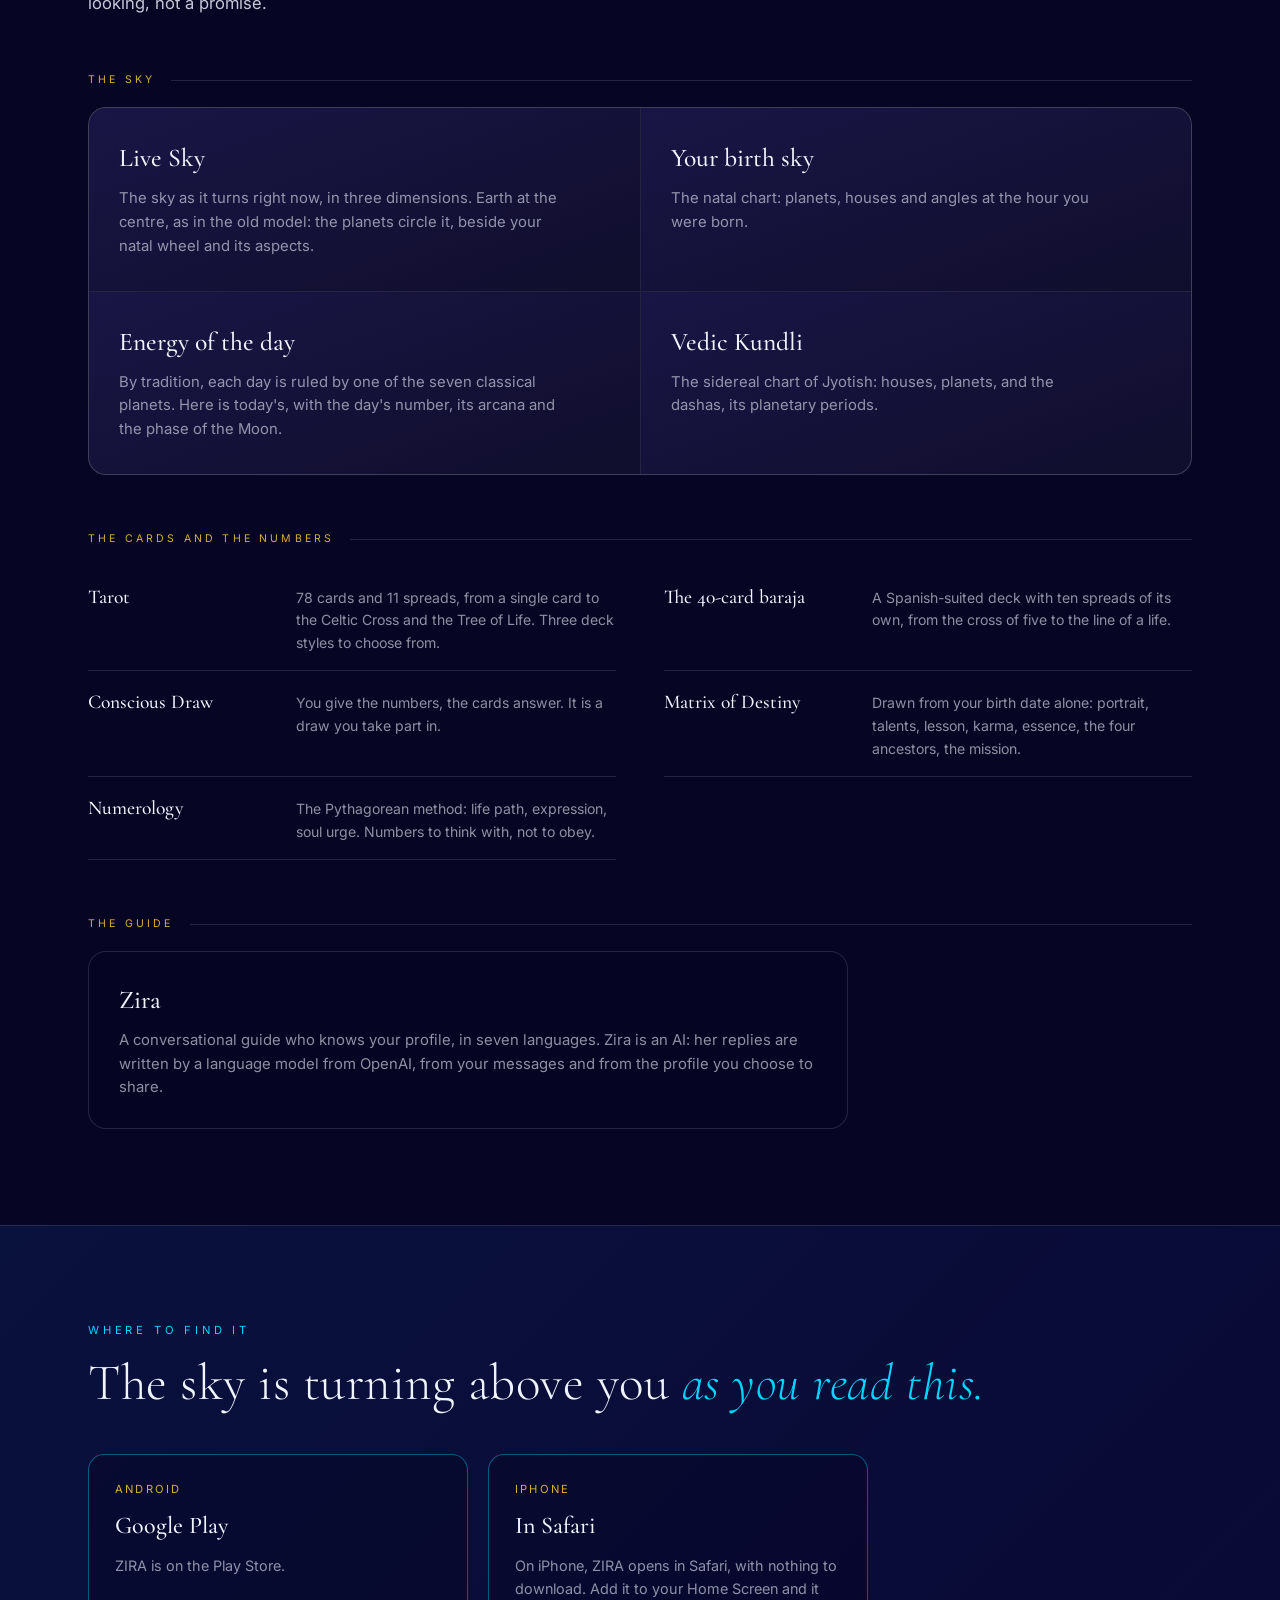
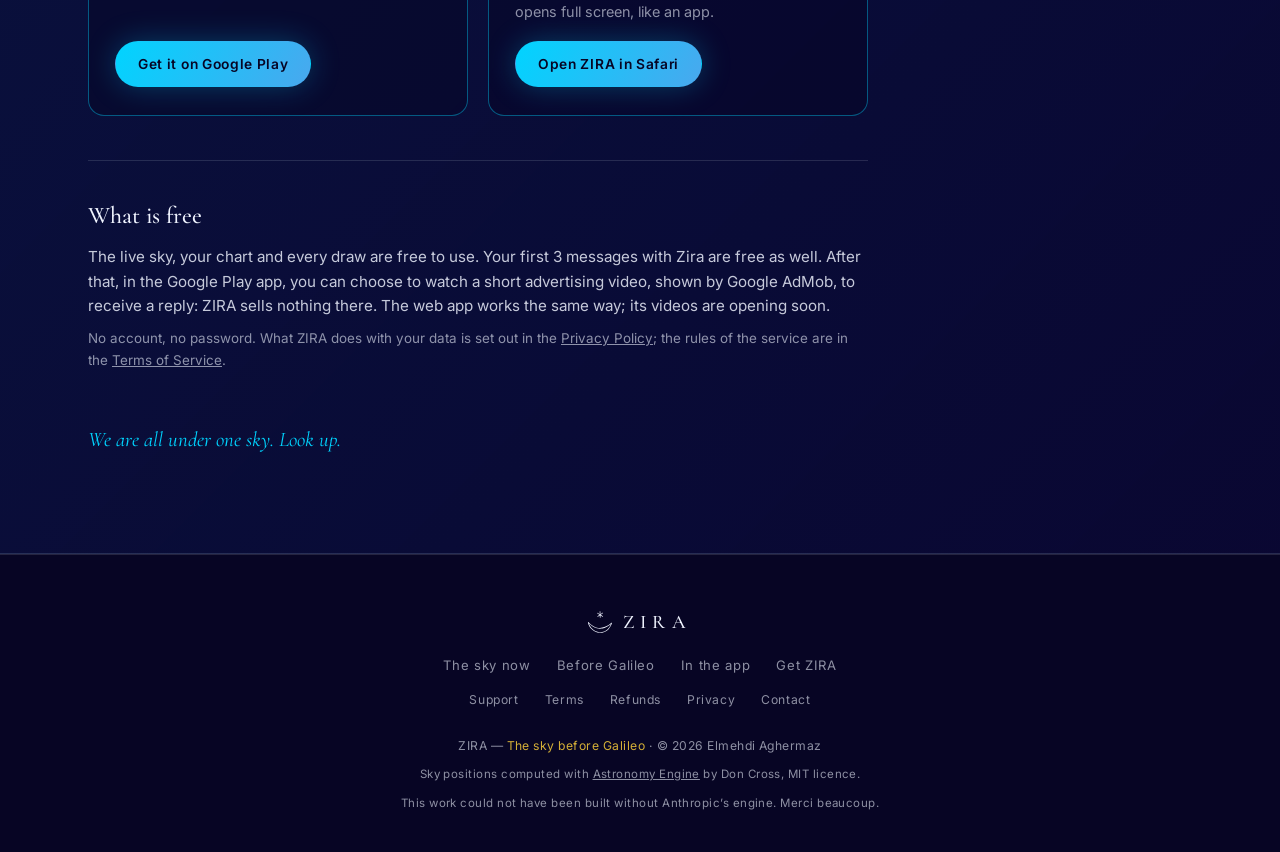
==== commit 279a3f6c: "site: « Get the app », un seul bouton pour Android et iPhone Owner, 2026-10-25 : remplacer le premie" ====
--- a/index.html
+++ b/index.html
@@ -332,9 +332,29 @@
     <p class="tagline monte d3">The sky <em>before Galileo.</em></p>
     <p class="sub monte d4">For millennia, people read the sky with the naked eye, the Earth at the centre. ZIRA shows it turning right now, in three dimensions, with your birth chart beside it.</p>
     <div class="cta-row monte d5">
-      <a href="https://play.google.com/store/apps/details?id=com.alhassan.ziraapp" class="btn btn-primary" target="_blank" rel="noopener">Get it on Google Play</a>
+      <!-- « Get the app » (owner, 2026-10-25) : UN bouton pour les deux
+           téléphones. Android → la fiche Google Play ; iPhone/iPad → ZIRA
+           dans Safari (/app/). Ailleurs, ou sans JavaScript, il descend à
+           « Where to find it », qui montre les deux portes. -->
+      <a href="#get" class="btn btn-primary" id="obtenir-app">Get the app</a>
       <a href="#sky" class="btn btn-ghost">Read the sky now</a>
     </div>
+    <script>
+      (function () {
+        var a = document.getElementById('obtenir-app');
+        if (!a) return;
+        var ua = navigator.userAgent || '';
+        // L'iPad récent se dit « Macintosh » : on le reconnaît au tactile.
+        var ios = /iPhone|iPad|iPod/.test(ua) || (/Macintosh/.test(ua) && navigator.maxTouchPoints > 1);
+        if (/Android/i.test(ua)) {
+          a.href = 'https://play.google.com/store/apps/details?id=com.alhassan.ziraapp';
+          a.target = '_blank';
+          a.rel = 'noopener';
+        } else if (ios) {
+          a.href = '/app/';
+        }
+      })();
+    </script>
   </div>
 
   <!-- L'instrument. Sans JavaScript, il reste la plaque nue : les astres et
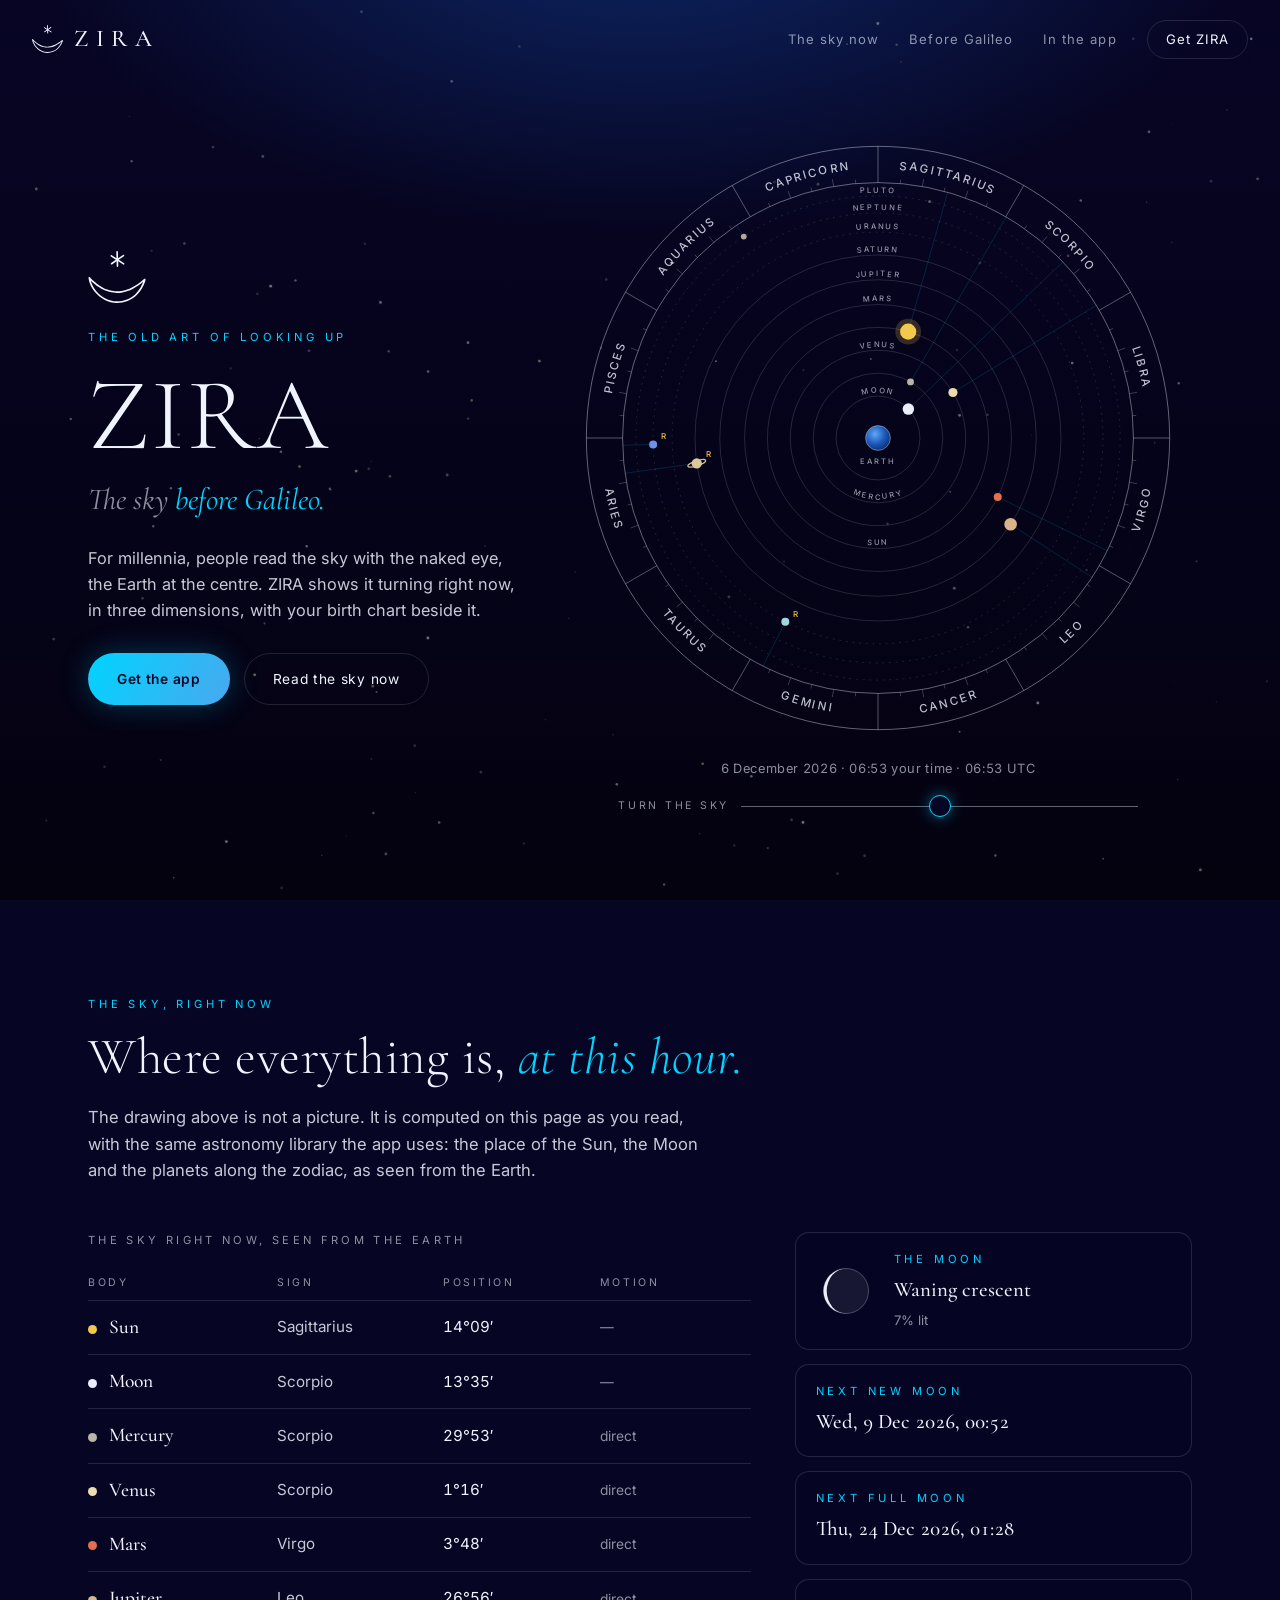
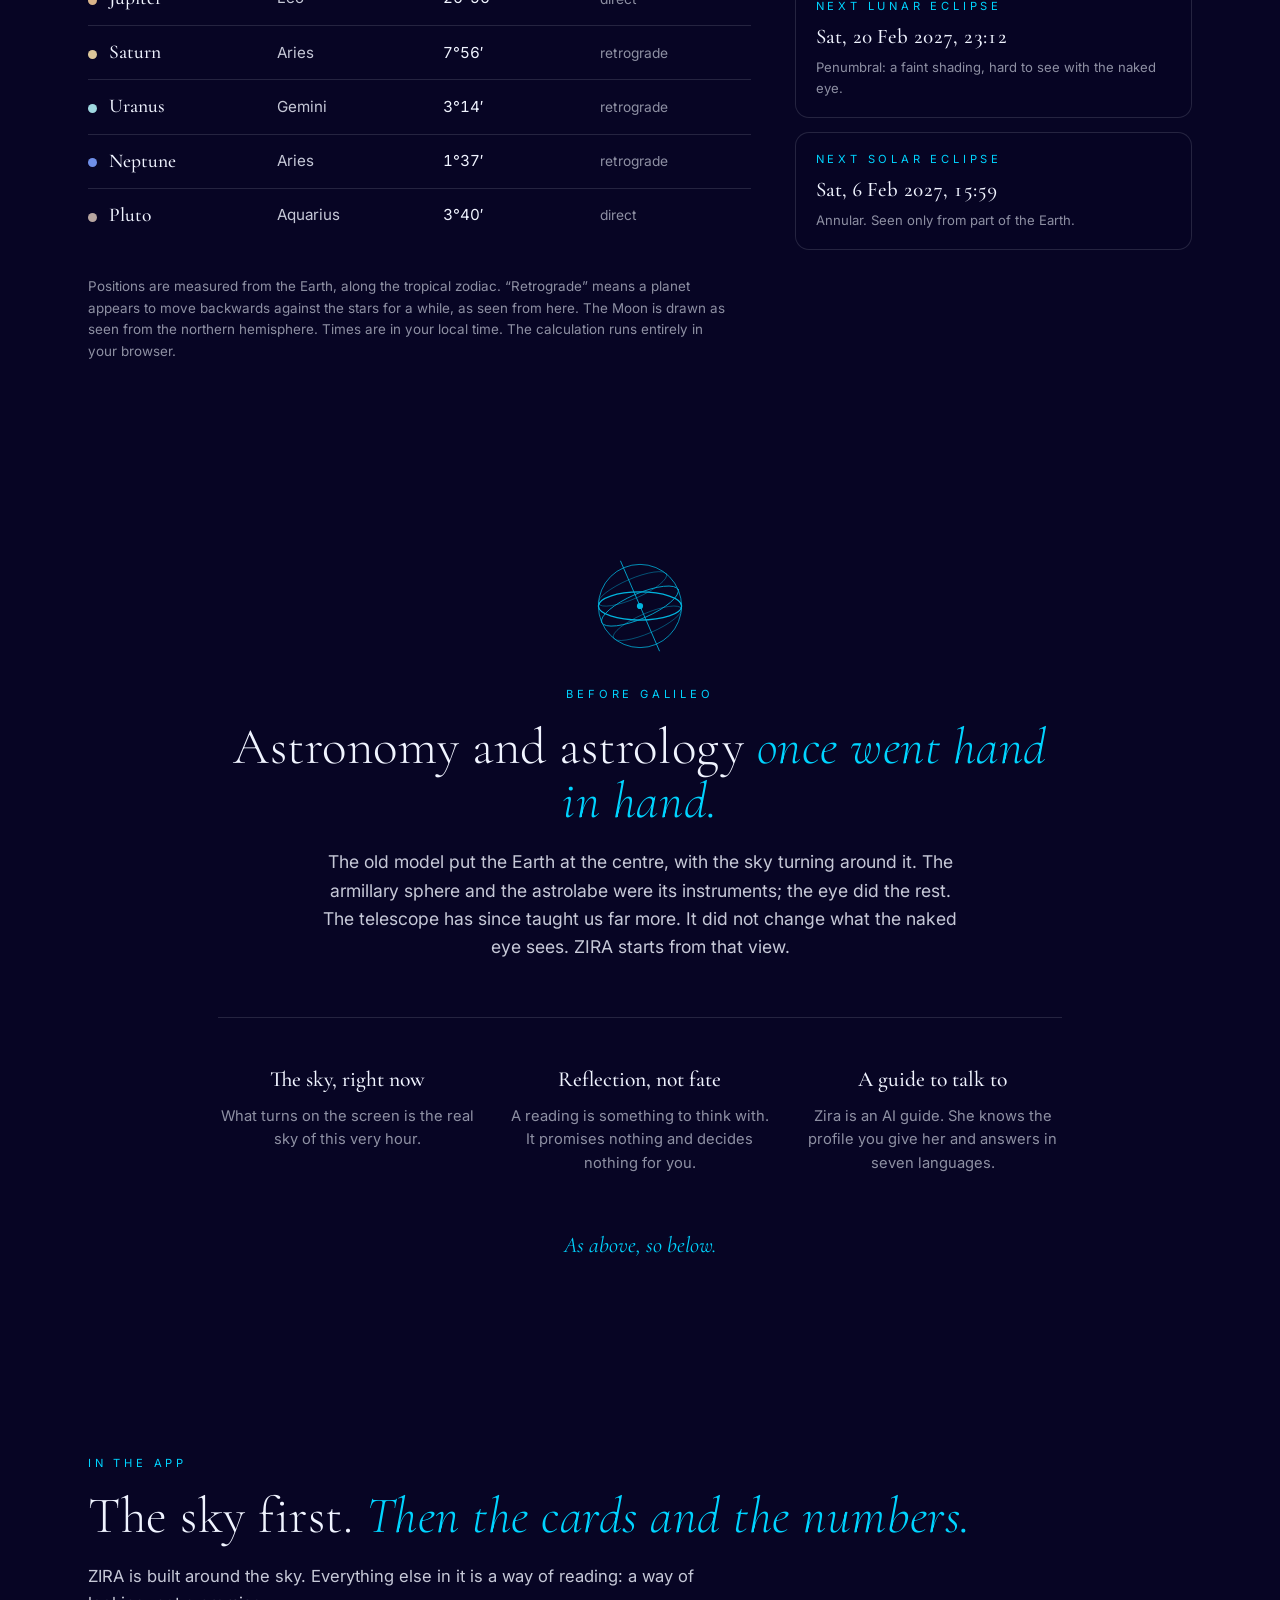
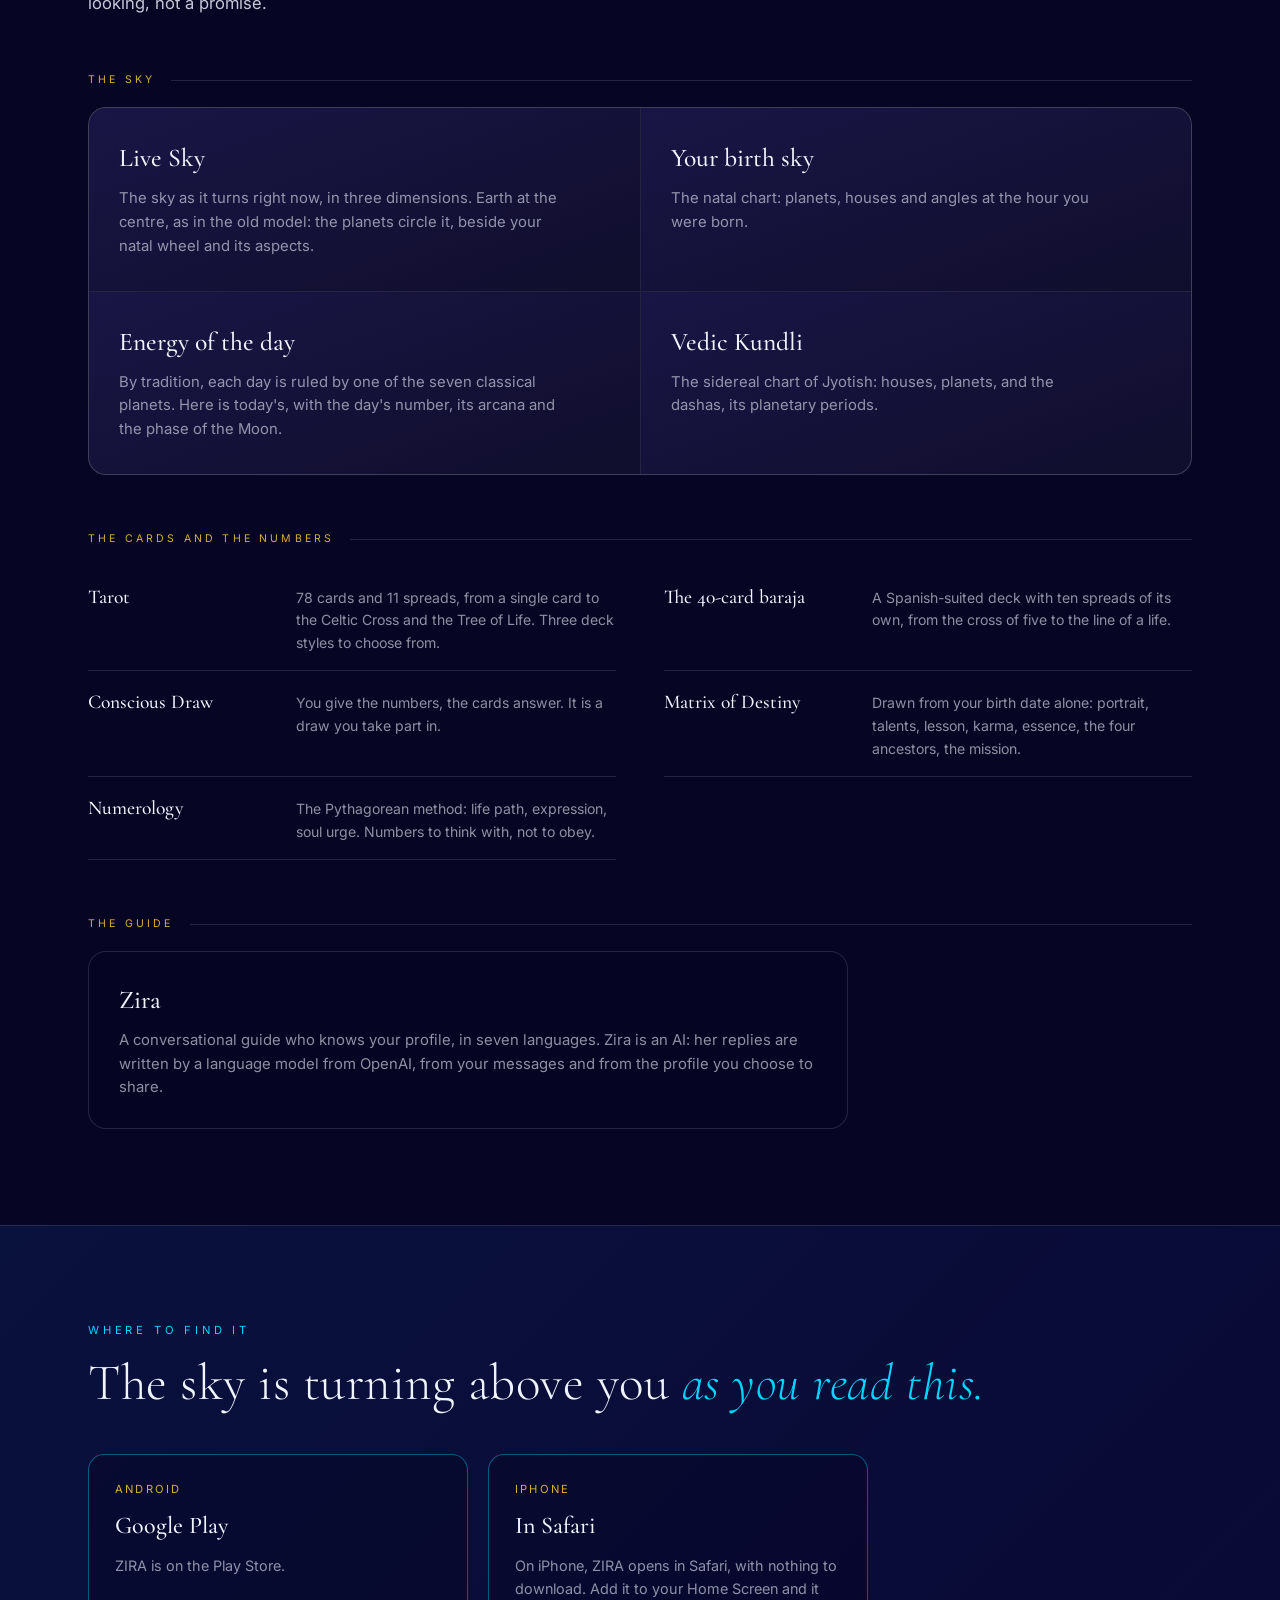
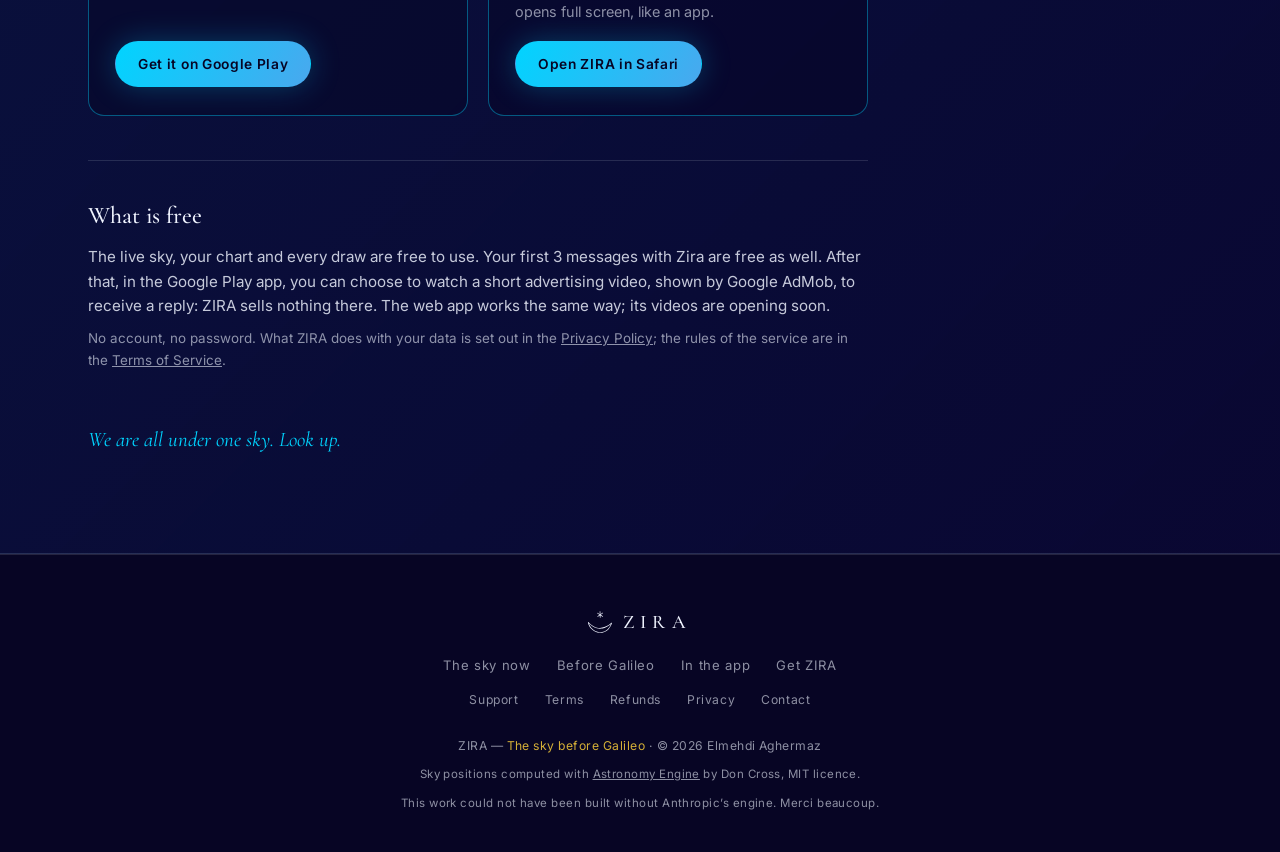
==== commit e3b03097: "accueil: balise meta AdSense (rien d'autre de Google n'est chargé) Co-Authored-By: Claude Opus 5.5 <" ====
--- a/index.html
+++ b/index.html
@@ -3,6 +3,7 @@
 <head>
 <meta charset="UTF-8">
 <meta name="viewport" content="width=device-width, initial-scale=1.0">
+<meta name="google-adsense-account" content="ca-pub-2209145321987898">
 <title>ZIRA — The sky before Galileo</title>
 <meta name="description" content="ZIRA shows the sky as it turns right now: the Sun, the Moon and the planets around the Earth, in three dimensions, with your birth chart beside it.">
 <meta property="og:title" content="ZIRA — The sky before Galileo">
